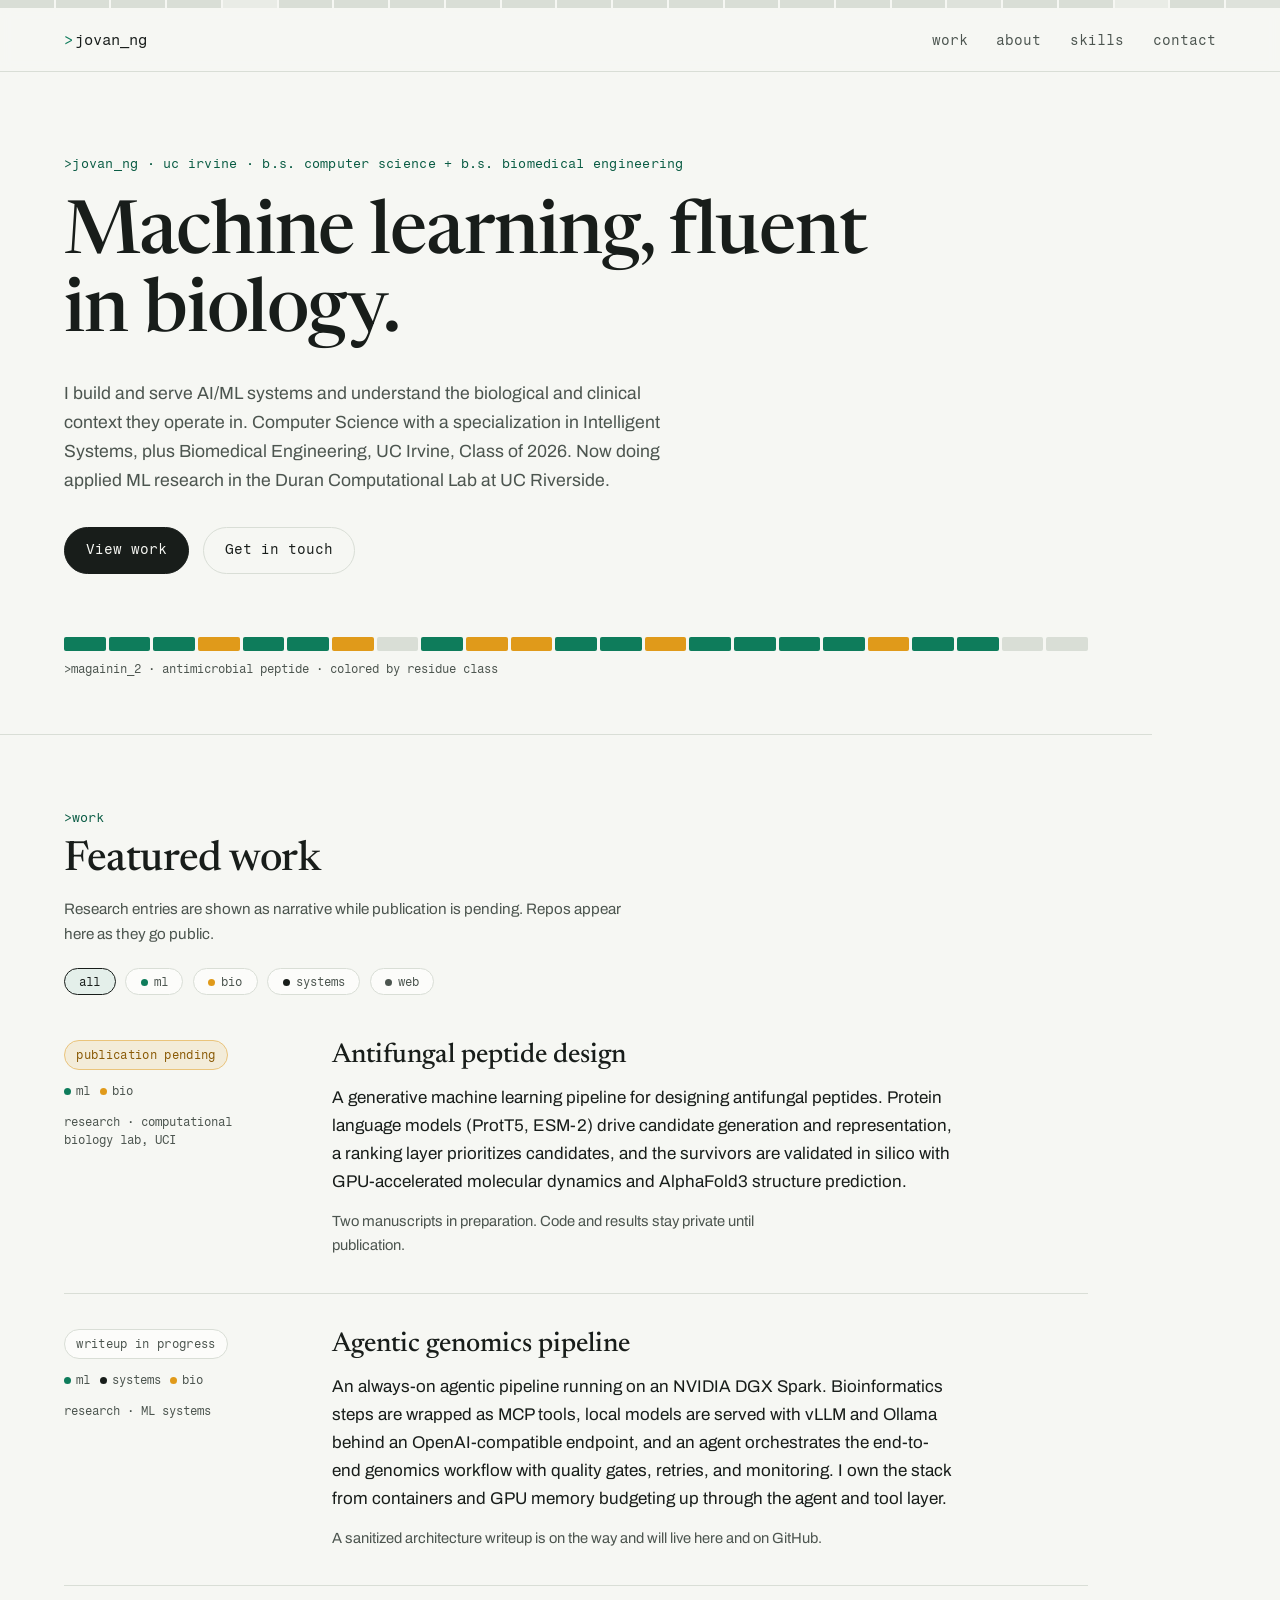
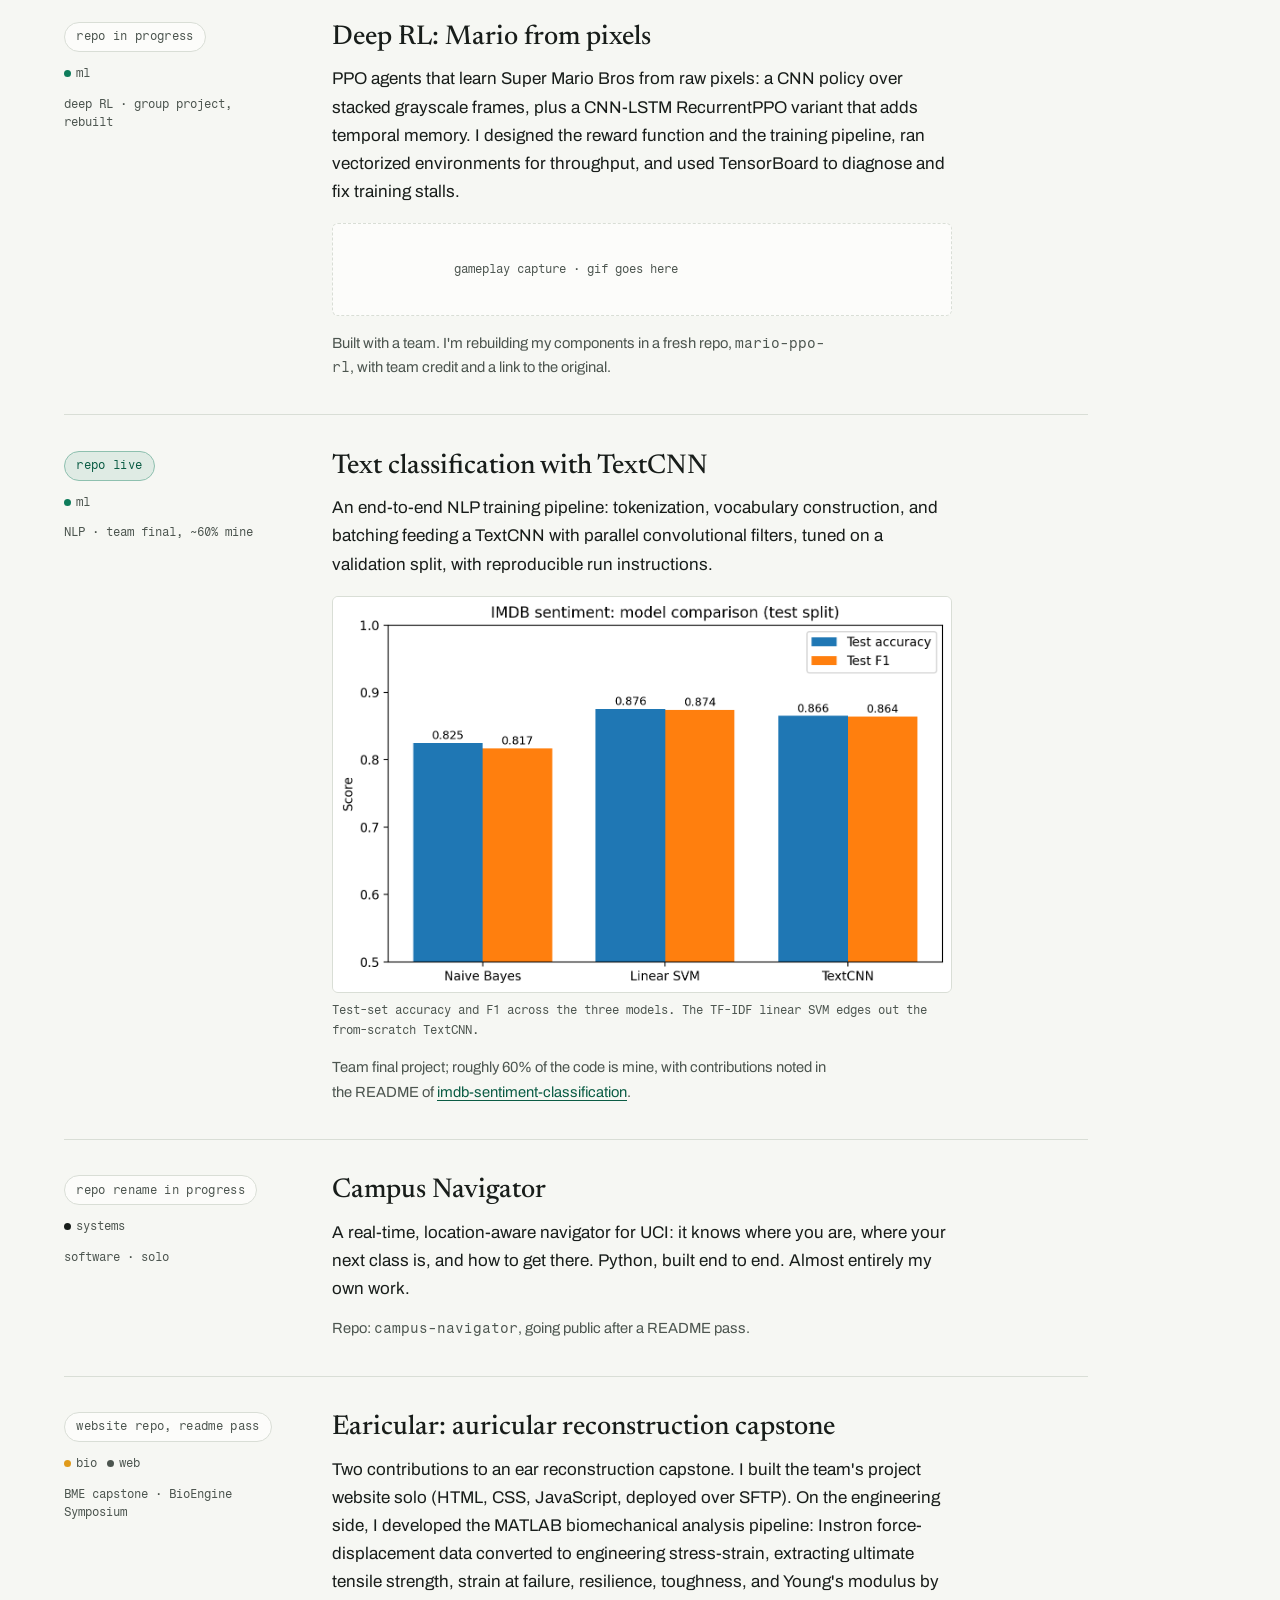
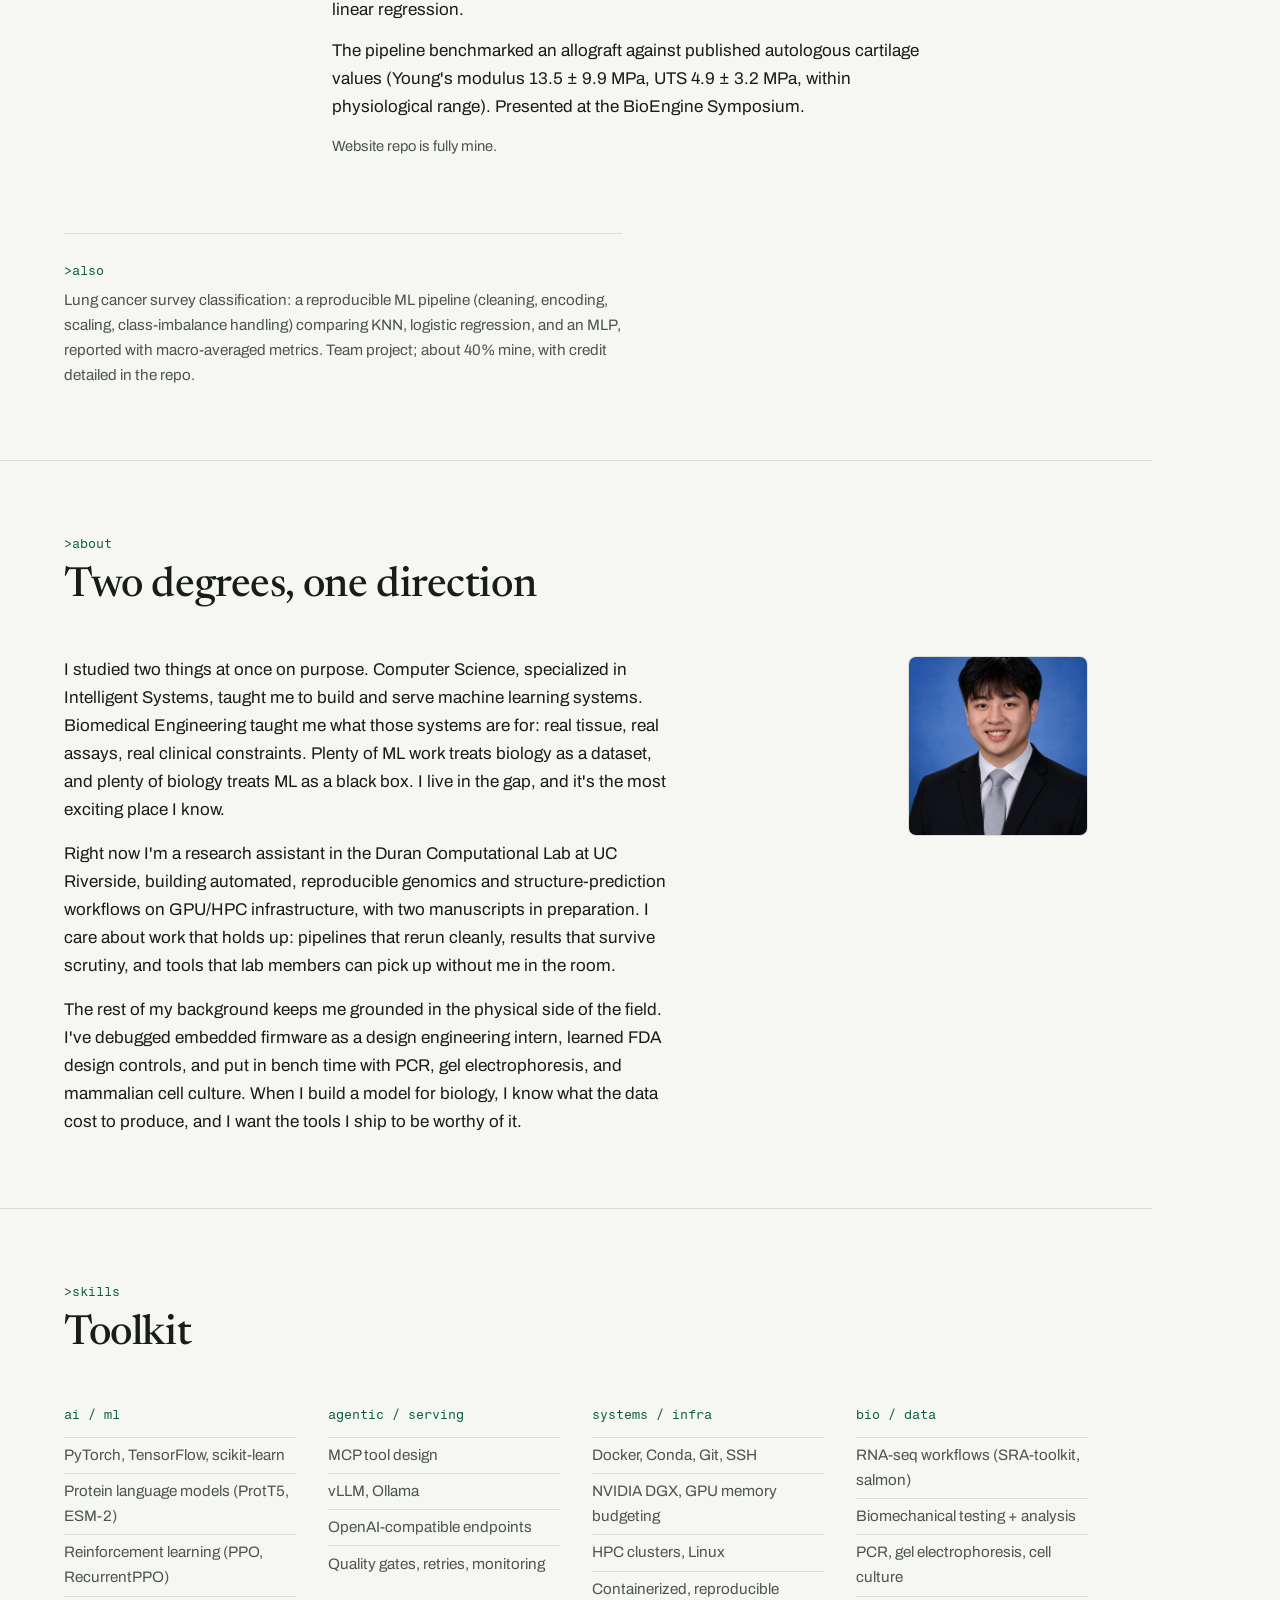
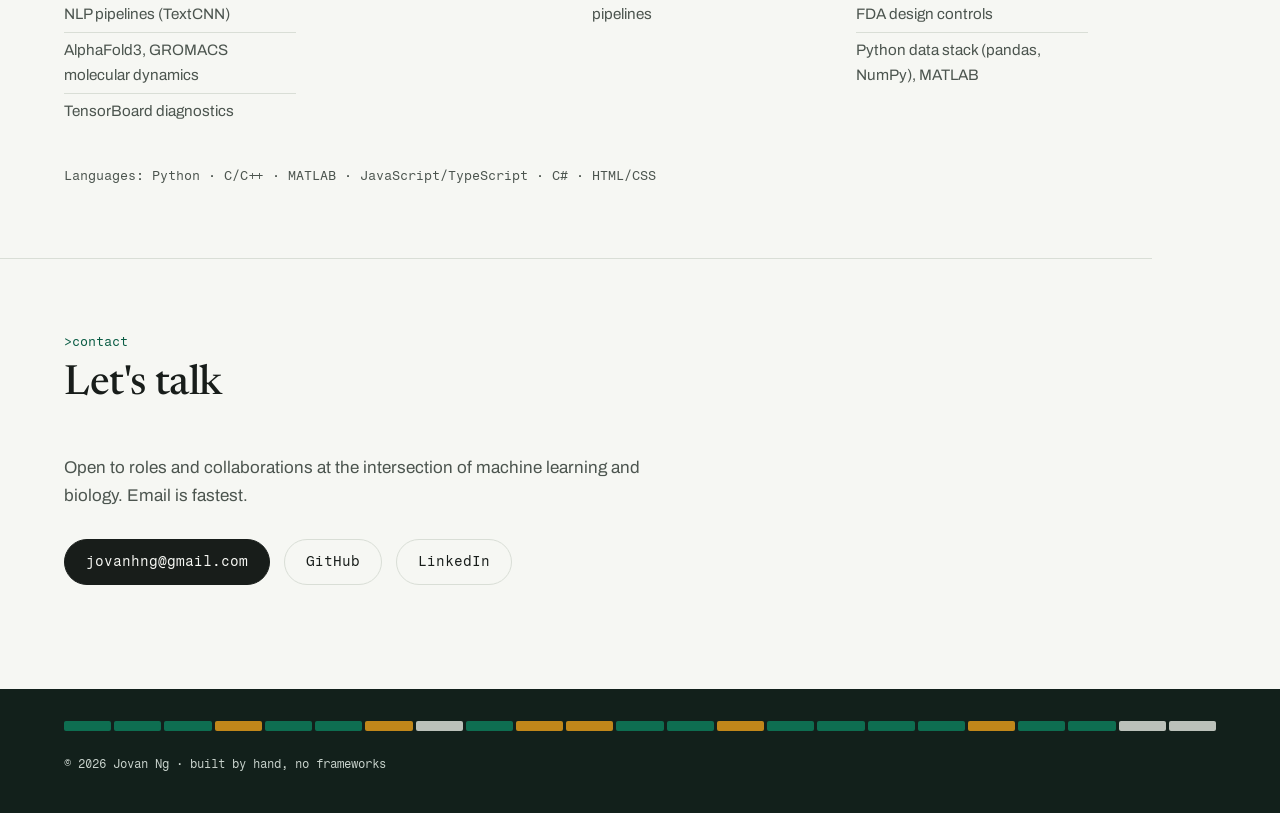
==== index.html @ 5cd0ae31 "Link IMDB repo and add results figure to TextCNN entry Point the Text classification entry at the no" ====
<!doctype html>
<html lang="en">

<head>
  <meta charset="utf-8">
  <meta name="author" content="Jovan Ng">
  <meta name="description" content="Jovan Ng builds and serves AI/ML systems and understands the biology they operate on. CS (Intelligent Systems) + Biomedical Engineering, UC Irvine.">
  <meta name="viewport" content="width=device-width, initial-scale=1.0">
  <meta name="theme-color" content="#F6F7F3">
  <title>Jovan Ng · ML for living systems</title>
  <link rel="icon" href="data:image/svg+xml,%3Csvg xmlns='http://www.w3.org/2000/svg' viewBox='0 0 32 32'%3E%3Crect width='32' height='32' rx='6' fill='%230E7C5B'/%3E%3Ctext x='16' y='22' font-family='monospace' font-size='18' fill='%23F6F7F3' text-anchor='middle'%3EJ%3C/text%3E%3C/svg%3E">
  <link rel="preconnect" href="https://fonts.googleapis.com">
  <link rel="preconnect" href="https://fonts.gstatic.com" crossorigin>
  <link href="https://fonts.googleapis.com/css2?family=Newsreader:ital,opsz,wght@0,6..72,400;0,6..72,500;1,6..72,400&family=Archivo:wght@400;500;600&family=Fragment+Mono&display=swap" rel="stylesheet">
  <link rel="stylesheet" href="css/style.css">
</head>

<body>
  <a class="skip-link" href="#work">Skip to work</a>

  <div class="progress-strip" id="progress-strip" data-seq="GIGKFLHSAKKFGKAFVGEIMNS" aria-hidden="true"></div>

  <header class="site-header">
    <a href="#top" class="wordmark">jovan_ng</a>
    <nav aria-label="Site">
      <ul class="site-nav">
        <li><a href="#work">work</a></li>
        <li><a href="#about">about</a></li>
        <li><a href="#skills">skills</a></li>
        <li><a href="#contact">contact</a></li>
      </ul>
    </nav>
  </header>

  <main id="top">

    <section class="hero" aria-labelledby="hero-title">
      <p class="kicker">&gt;jovan_ng · uc irvine · b.s. computer science + b.s. biomedical engineering</p>
      <h1 id="hero-title" class="decode" data-text="Machine learning, fluent in biology.">Machine learning, fluent in biology.</h1>
      <p class="hero-sub">
        I build and serve AI/ML systems and understand the biological and clinical
        context they operate in. Computer Science with a specialization in Intelligent
        Systems, plus Biomedical Engineering, UC Irvine, Class of 2026. Now doing
        applied ML research in the Duran Computational Lab at UC Riverside.
      </p>
      <div class="hero-actions">
        <a class="btn btn-solid" href="#work">View work</a>
        <a class="btn btn-quiet" href="mailto:jovanhng@gmail.com">Get in touch</a>
      </div>

      <figure class="residue-figure" aria-hidden="true">
        <div class="residue-strip" id="residue-strip" data-seq="GIGKFLHSAKKFGKAFVGEIMNS"></div>
        <figcaption class="residue-caption">&gt;magainin_2 · antimicrobial peptide · colored by residue class</figcaption>
      </figure>
    </section>

    <section class="section" id="work" aria-labelledby="work-title">
      <header class="section-head">
        <p class="fasta">&gt;work</p>
        <h2 id="work-title">Featured work</h2>
        <p class="section-note">
          Research entries are shown as narrative while publication is pending.
          Repos appear here as they go public.
        </p>
        <div class="filter-row" role="group" aria-label="Filter projects by domain">
          <button type="button" class="filter-btn is-active" data-filter="all" aria-pressed="true">all</button>
          <button type="button" class="filter-btn filter-ml" data-filter="ml" aria-pressed="false">ml</button>
          <button type="button" class="filter-btn filter-bio" data-filter="bio" aria-pressed="false">bio</button>
          <button type="button" class="filter-btn filter-sys" data-filter="sys" aria-pressed="false">systems</button>
          <button type="button" class="filter-btn filter-web" data-filter="web" aria-pressed="false">web</button>
        </div>
      </header>

      <article class="entry">
        <div class="entry-meta">
          <p class="status status-pending">publication pending</p>
          <ul class="tags" aria-label="Domains">
            <li class="tag tag-ml">ml</li>
            <li class="tag tag-bio">bio</li>
          </ul>
          <p class="meta-line">research · computational biology lab, UCI</p>
        </div>
        <div class="entry-body">
          <h3>Antifungal peptide design</h3>
          <p>
            A generative machine learning pipeline for designing antifungal peptides.
            Protein language models (ProtT5, ESM-2) drive candidate generation and
            representation, a ranking layer prioritizes candidates, and the survivors
            are validated in silico with GPU-accelerated molecular dynamics and
            AlphaFold3 structure prediction.
          </p>
          <p class="entry-foot">Two manuscripts in preparation. Code and results stay private until publication.</p>
        </div>
      </article>

      <article class="entry">
        <div class="entry-meta">
          <p class="status status-progress">writeup in progress</p>
          <ul class="tags" aria-label="Domains">
            <li class="tag tag-ml">ml</li>
            <li class="tag tag-sys">systems</li>
            <li class="tag tag-bio">bio</li>
          </ul>
          <p class="meta-line">research · ML systems</p>
        </div>
        <div class="entry-body">
          <h3>Agentic genomics pipeline</h3>
          <p>
            An always-on agentic pipeline running on an NVIDIA DGX Spark. Bioinformatics
            steps are wrapped as MCP tools, local models are served with vLLM and Ollama
            behind an OpenAI-compatible endpoint, and an agent orchestrates the end-to-end
            genomics workflow with quality gates, retries, and monitoring. I own the stack
            from containers and GPU memory budgeting up through the agent and tool layer.
          </p>
          <p class="entry-foot">A sanitized architecture writeup is on the way and will live here and on GitHub.</p>
        </div>
      </article>

      <article class="entry">
        <div class="entry-meta">
          <p class="status status-progress">repo in progress</p>
          <ul class="tags" aria-label="Domains">
            <li class="tag tag-ml">ml</li>
          </ul>
          <p class="meta-line">deep RL · group project, rebuilt</p>
        </div>
        <div class="entry-body">
          <h3>Deep RL: Mario from pixels</h3>
          <p>
            PPO agents that learn Super Mario Bros from raw pixels: a CNN policy over
            stacked grayscale frames, plus a CNN-LSTM RecurrentPPO variant that adds
            temporal memory. I designed the reward function and the training pipeline,
            ran vectorized environments for throughput, and used TensorBoard to diagnose
            and fix training stalls.
          </p>
          <!-- TODO(jovan): drop gameplay GIFs into assets/ and swap the placeholder below.
               Example: <img src="assets/mario-run.gif" alt="PPO agent clearing level 1-1" loading="lazy"> -->
          <figure class="media-slot" aria-label="Gameplay capture placeholder">
            <p class="media-slot-label">gameplay capture · gif goes here</p>
          </figure>
          <p class="entry-foot">
            Built with a team. I'm rebuilding my components in a fresh repo,
            <span class="mono">mario-ppo-rl</span>, with team credit and a link to the original.
            <!-- TODO(jovan): when public, link it:
                 <a href="https://github.com/acetaminophen325/mario-ppo-rl">mario-ppo-rl</a> -->
          </p>
        </div>
      </article>

      <article class="entry">
        <div class="entry-meta">
          <p class="status status-live">repo live</p>
          <ul class="tags" aria-label="Domains">
            <li class="tag tag-ml">ml</li>
          </ul>
          <p class="meta-line">NLP · team final, ~60% mine</p>
        </div>
        <div class="entry-body">
          <h3>Text classification with TextCNN</h3>
          <p>
            An end-to-end NLP training pipeline: tokenization, vocabulary construction,
            and batching feeding a TextCNN with parallel convolutional filters, tuned on
            a validation split, with reproducible run instructions.
          </p>
          <figure class="entry-figure">
            <img src="assets/imdb-model-comparison.png"
                 alt="Bar chart of test accuracy and F1 for Naive Bayes, Linear SVM, and TextCNN on IMDB; Linear SVM is highest at 0.876 accuracy and 0.874 F1."
                 loading="lazy">
            <figcaption>Test-set accuracy and F1 across the three models. The TF-IDF linear SVM edges out the from-scratch TextCNN.</figcaption>
          </figure>
          <p class="entry-foot">
            Team final project; roughly 60% of the code is mine, with contributions noted
            in the README of
            <a href="https://github.com/acetaminophen325/imdb-sentiment-classification">imdb-sentiment-classification</a>.
          </p>
        </div>
      </article>

      <article class="entry">
        <div class="entry-meta">
          <p class="status status-progress">repo rename in progress</p>
          <ul class="tags" aria-label="Domains">
            <li class="tag tag-sys">systems</li>
          </ul>
          <p class="meta-line">software · solo</p>
        </div>
        <div class="entry-body">
          <h3>Campus Navigator</h3>
          <p>
            A real-time, location-aware navigator for UCI: it knows where you are, where
            your next class is, and how to get there. Python, built end to end. Almost
            entirely my own work.
          </p>
          <p class="entry-foot">
            Repo: <span class="mono">campus-navigator</span>, going public after a README pass.
            <!-- TODO(jovan): when renamed + public, link it:
                 <a href="https://github.com/acetaminophen325/campus-navigator">campus-navigator</a> -->
          </p>
        </div>
      </article>

      <article class="entry">
        <div class="entry-meta">
          <p class="status status-progress">website repo, readme pass</p>
          <ul class="tags" aria-label="Domains">
            <li class="tag tag-bio">bio</li>
            <li class="tag tag-web">web</li>
          </ul>
          <p class="meta-line">BME capstone · BioEngine Symposium</p>
        </div>
        <div class="entry-body">
          <h3>Earicular: auricular reconstruction capstone</h3>
          <p>
            Two contributions to an ear reconstruction capstone. I built the team's
            project website solo (HTML, CSS, JavaScript, deployed over SFTP). On the
            engineering side, I developed the MATLAB biomechanical analysis pipeline:
            Instron force-displacement data converted to engineering stress-strain,
            extracting ultimate tensile strength, strain at failure, resilience,
            toughness, and Young's modulus by linear regression.
          </p>
          <p>
            The pipeline benchmarked an allograft against published autologous cartilage
            values (Young's modulus 13.5 ± 9.9 MPa, UTS 4.9 ± 3.2 MPa, within
            physiological range). Presented at the BioEngine Symposium.
          </p>
          <p class="entry-foot">
            Website repo is fully mine.
            <!-- TODO(jovan): link the website repo when its README pass is done. -->
          </p>
        </div>
      </article>

      <aside class="also">
        <p class="fasta">&gt;also</p>
        <p>
          Lung cancer survey classification: a reproducible ML pipeline (cleaning,
          encoding, scaling, class-imbalance handling) comparing KNN, logistic
          regression, and an MLP, reported with macro-averaged metrics. Team project;
          about 40% mine, with credit detailed in the repo.
        </p>
      </aside>
    </section>

    <section class="section" id="about" aria-labelledby="about-title">
      <header class="section-head">
        <p class="fasta">&gt;about</p>
        <h2 id="about-title">Two degrees, one direction</h2>
      </header>
      <div class="about-grid">
        <div class="about-text">
          <p>
            I studied two things at once on purpose. Computer Science, specialized in
            Intelligent Systems, taught me to build and serve machine learning systems.
            Biomedical Engineering taught me what those systems are for: real tissue,
            real assays, real clinical constraints. Plenty of ML work treats biology as
            a dataset, and plenty of biology treats ML as a black box. I live in the
            gap, and it's the most exciting place I know.
          </p>
          <p>
            Right now I'm a research assistant in the Duran Computational Lab at UC
            Riverside, building automated, reproducible genomics and
            structure-prediction workflows on GPU/HPC infrastructure, with two
            manuscripts in preparation. I care about work that holds up: pipelines that
            rerun cleanly, results that survive scrutiny, and tools that lab members can
            pick up without me in the room.
          </p>
          <p>
            The rest of my background keeps me grounded in the physical side of the
            field. I've debugged embedded firmware as a design engineering intern,
            learned FDA design controls, and put in bench time with PCR, gel
            electrophoresis, and mammalian cell culture. When I build a model for
            biology, I know what the data cost to produce, and I want the tools I ship
            to be worthy of it.
          </p>
        </div>
        <img src="assets/jovan-graduation.jpg" alt="Jovan Ng" class="about-photo" width="180" height="180" loading="lazy">
      </div>
    </section>

    <section class="section" id="skills" aria-labelledby="skills-title">
      <header class="section-head">
        <p class="fasta">&gt;skills</p>
        <h2 id="skills-title">Toolkit</h2>
      </header>
      <div class="skills-grid">
        <div class="skill-group">
          <h3>ai / ml</h3>
          <ul>
            <li>PyTorch, TensorFlow, scikit-learn</li>
            <li>Protein language models (ProtT5, ESM-2)</li>
            <li>Reinforcement learning (PPO, RecurrentPPO)</li>
            <li>NLP pipelines (TextCNN)</li>
            <li>AlphaFold3, GROMACS molecular dynamics</li>
            <li>TensorBoard diagnostics</li>
          </ul>
        </div>
        <div class="skill-group">
          <h3>agentic / serving</h3>
          <ul>
            <li>MCP tool design</li>
            <li>vLLM, Ollama</li>
            <li>OpenAI-compatible endpoints</li>
            <li>Quality gates, retries, monitoring</li>
          </ul>
        </div>
        <div class="skill-group">
          <h3>systems / infra</h3>
          <ul>
            <li>Docker, Conda, Git, SSH</li>
            <li>NVIDIA DGX, GPU memory budgeting</li>
            <li>HPC clusters, Linux</li>
            <li>Containerized, reproducible pipelines</li>
          </ul>
        </div>
        <div class="skill-group">
          <h3>bio / data</h3>
          <ul>
            <li>RNA-seq workflows (SRA-toolkit, salmon)</li>
            <li>Biomechanical testing + analysis</li>
            <li>PCR, gel electrophoresis, cell culture</li>
            <li>FDA design controls</li>
            <li>Python data stack (pandas, NumPy), MATLAB</li>
          </ul>
        </div>
      </div>
      <p class="skills-langs">Languages: Python · C/C++ · MATLAB · JavaScript/TypeScript · C# · HTML/CSS</p>
    </section>

    <section class="section" id="contact" aria-labelledby="contact-title">
      <header class="section-head">
        <p class="fasta">&gt;contact</p>
        <h2 id="contact-title">Let's talk</h2>
      </header>
      <p class="contact-lede">
        Open to roles and collaborations at the intersection of machine learning and
        biology. Email is fastest.
      </p>
      <ul class="contact-links">
        <li><a class="btn btn-solid" href="mailto:jovanhng@gmail.com">jovanhng@gmail.com</a></li>
        <li><a class="btn btn-quiet" href="https://github.com/acetaminophen325">GitHub</a></li>
        <li><a class="btn btn-quiet" href="https://linkedin.com/in/jovan-ng-5a5652226">LinkedIn</a></li>
      </ul>
    </section>

  </main>

  <footer class="site-footer">
    <div class="residue-strip residue-strip-footer" data-seq="GIGKFLHSAKKFGKAFVGEIMNS" aria-hidden="true"></div>
    <p>&copy; <span id="year">2026</span> Jovan Ng · built by hand, no frameworks</p>
  </footer>

  <script src="js/script.js"></script>
</body>
</html>
---- css/style.css ----
/* ------------------------------------------------------------------
   Jovan Ng · portfolio
   Direction: "Residue" — sequence-as-language. Light ground, serif
   display, working monospace, residue-class color coding.
   ------------------------------------------------------------------ */

:root {
  --paper: #F6F7F3;
  --card: #FCFCFA;
  --ink: #181D1A;
  --ink-soft: #4C554F;
  --line: #D9DED6;
  --green: #0E7C5B;        /* strips, dots, large accents */
  --green-text: #0A5C44;   /* text-sized green, higher contrast */
  --amber: #E09A1A;        /* strips, dots only */
  --amber-text: #8A5A06;   /* text-sized amber */
  --footer-bg: #12201B;

  --font-display: "Newsreader", Georgia, serif;
  --font-body: "Archivo", system-ui, sans-serif;
  --font-mono: "Fragment Mono", ui-monospace, monospace;

  --measure: 62ch;
  --gutter: clamp(1.25rem, 5vw, 4rem);
}

* {
  margin: 0;
  padding: 0;
  box-sizing: border-box;
}

html {
  scroll-behavior: smooth;
}

body {
  font-family: var(--font-body);
  font-size: 1.0625rem;
  line-height: 1.65;
  color: var(--ink);
  background: var(--paper);
  padding-top: 8px; /* clears the fixed progress strip */
}

::selection {
  background: var(--green);
  color: var(--paper);
}

a {
  color: var(--green-text);
  text-underline-offset: 3px;
}

a:hover {
  color: var(--ink);
}

:focus-visible {
  outline: 2px solid var(--green);
  outline-offset: 3px;
  border-radius: 2px;
}

.mono {
  font-family: var(--font-mono);
  font-size: 0.92em;
}

.skip-link {
  position: absolute;
  left: -999px;
  top: 0.5rem;
  z-index: 10;
  background: var(--ink);
  color: var(--paper);
  padding: 0.5rem 1rem;
  font-family: var(--font-mono);
  font-size: 0.85rem;
}

.skip-link:focus {
  left: 0.5rem;
}

/* ---------------- header ---------------- */

.site-header {
  display: flex;
  align-items: baseline;
  justify-content: space-between;
  gap: 1rem;
  flex-wrap: wrap;
  padding: 1.1rem var(--gutter);
  border-bottom: 1px solid var(--line);
  position: sticky;
  top: 8px;
  background: color-mix(in srgb, var(--paper) 92%, transparent);
  backdrop-filter: blur(6px);
  z-index: 5;
}

.wordmark {
  font-family: var(--font-mono);
  font-size: 0.95rem;
  color: var(--ink);
  text-decoration: none;
}

.wordmark::before {
  content: ">";
  color: var(--green);
  margin-right: 2px;
}

.site-nav {
  list-style: none;
  display: flex;
  gap: clamp(0.9rem, 3vw, 1.8rem);
}

.site-nav a {
  font-family: var(--font-mono);
  font-size: 0.85rem;
  color: var(--ink-soft);
  text-decoration: none;
}

.site-nav a:hover {
  color: var(--green-text);
  text-decoration: underline;
  text-underline-offset: 5px;
}

/* ---------------- hero ---------------- */

.hero {
  padding: clamp(3.5rem, 9vh, 6.5rem) var(--gutter) clamp(2.5rem, 6vh, 4rem);
  max-width: 72rem;
}

.kicker {
  font-family: var(--font-mono);
  font-size: 0.82rem;
  letter-spacing: 0.02em;
  color: var(--green-text);
  margin-bottom: 1.4rem;
  overflow-wrap: anywhere;
}

.hero h1 {
  font-family: var(--font-display);
  font-optical-sizing: auto;
  font-weight: 500;
  font-size: clamp(2.4rem, 6.5vw, 4.6rem);
  line-height: 1.06;
  letter-spacing: -0.015em;
  max-width: 18ch;
  min-height: 2.12em; /* reserve space so the decode animation doesn't reflow */
}

.hero h1 .settled {
  color: var(--ink);
}

.hero h1 .cycling {
  color: var(--green);
}

.flick {
  color: var(--green);
}

.hero-sub {
  margin-top: 1.6rem;
  max-width: var(--measure);
  color: var(--ink-soft);
  font-size: 1.1rem;
}

.hero-actions {
  display: flex;
  gap: 0.9rem;
  flex-wrap: wrap;
  margin-top: 2rem;
}

.btn {
  display: inline-block;
  font-family: var(--font-mono);
  font-size: 0.9rem;
  text-decoration: none;
  padding: 0.65rem 1.3rem;
  border-radius: 999px;
  border: 1px solid var(--ink);
  transition: background 0.18s ease, color 0.18s ease, border-color 0.18s ease;
}

.btn-solid {
  background: var(--ink);
  color: var(--paper);
}

.btn-solid:hover {
  background: var(--green-text);
  border-color: var(--green-text);
  color: var(--paper);
}

.btn-quiet {
  color: var(--ink);
  border-color: var(--line);
  background: transparent;
}

.btn-quiet:hover {
  border-color: var(--ink);
  color: var(--ink);
}

/* residue strip */

.residue-figure {
  margin-top: clamp(2.5rem, 7vh, 4.5rem);
}

.residue-strip {
  display: flex;
  gap: 3px;
  height: 14px;
}

.residue-strip span {
  flex: 1 1 0;
  border-radius: 2px;
  background: var(--line);
  min-width: 4px;
}

.residue-strip .r-hydro { background: var(--green); }
.residue-strip .r-charged { background: var(--amber); }
.residue-strip .r-polar { background: var(--line); }

.residue-caption {
  font-family: var(--font-mono);
  font-size: 0.75rem;
  color: var(--ink-soft);
  margin-top: 0.6rem;
}

/* ---------------- sections ---------------- */

.section {
  padding: clamp(3rem, 8vh, 5.5rem) var(--gutter);
  border-top: 1px solid var(--line);
  max-width: 72rem;
}

.section-head {
  margin-bottom: clamp(2rem, 5vh, 3rem);
}

.fasta {
  font-family: var(--font-mono);
  font-size: 0.82rem;
  color: var(--green-text);
  margin-bottom: 0.5rem;
}

.section-head h2 {
  font-family: var(--font-display);
  font-weight: 500;
  font-size: clamp(1.8rem, 3.6vw, 2.6rem);
  line-height: 1.15;
  letter-spacing: -0.01em;
}

.section-note {
  margin-top: 0.8rem;
  max-width: var(--measure);
  color: var(--ink-soft);
  font-size: 0.95rem;
}

/* ---------------- work entries ---------------- */

.entry {
  display: grid;
  grid-template-columns: 220px minmax(0, 1fr);
  gap: 1.5rem 3rem;
  padding: 2.2rem 0;
  border-top: 1px solid var(--line);
}

.entry:first-of-type {
  border-top: none;
  padding-top: 0;
}

.entry-meta {
  display: flex;
  flex-direction: column;
  gap: 0.7rem;
  align-items: flex-start;
}

.status {
  font-family: var(--font-mono);
  font-size: 0.72rem;
  letter-spacing: 0.03em;
  padding: 0.28rem 0.7rem;
  border-radius: 999px;
  border: 1px solid;
}

.status-pending {
  color: var(--amber-text);
  border-color: color-mix(in srgb, var(--amber) 55%, var(--paper));
  background: color-mix(in srgb, var(--amber) 12%, var(--paper));
}

.status-progress {
  color: var(--ink-soft);
  border-color: var(--line);
  background: var(--card);
}

.status-live {
  color: var(--green-text);
  border-color: color-mix(in srgb, var(--green) 45%, var(--paper));
  background: color-mix(in srgb, var(--green) 10%, var(--paper));
}

.tags {
  list-style: none;
  display: flex;
  gap: 0.6rem;
  flex-wrap: wrap;
}

.tag {
  font-family: var(--font-mono);
  font-size: 0.78rem;
  color: var(--ink-soft);
}

.tag::before {
  content: "";
  display: inline-block;
  width: 7px;
  height: 7px;
  border-radius: 50%;
  margin-right: 5px;
  background: var(--line);
}

.tag-ml::before { background: var(--green); }
.tag-bio::before { background: var(--amber); }
.tag-sys::before { background: var(--ink); }
.tag-web::before { background: var(--ink-soft); }

.meta-line {
  font-family: var(--font-mono);
  font-size: 0.75rem;
  color: var(--ink-soft);
  line-height: 1.5;
}

.entry-body h3 {
  font-family: var(--font-display);
  font-weight: 500;
  font-size: clamp(1.35rem, 2.4vw, 1.7rem);
  line-height: 1.2;
  margin-bottom: 0.7rem;
}

.entry-body p {
  max-width: var(--measure);
}

.entry-body p + p {
  margin-top: 0.8rem;
}

.entry-foot {
  margin-top: 0.9rem;
  font-size: 0.92rem;
  color: var(--ink-soft);
}

.media-slot {
  margin-top: 1.1rem;
  max-width: var(--measure);
  border: 1px dashed var(--line);
  border-radius: 6px;
  background: var(--card);
  padding: 2.2rem 1rem;
  text-align: center;
}

.media-slot-label {
  font-family: var(--font-mono);
  font-size: 0.78rem;
  color: var(--ink-soft);
}

.entry-figure {
  margin-top: 1.1rem;
  max-width: var(--measure);
}

.entry-figure img {
  display: block;
  width: 100%;
  height: auto;
  border: 1px solid var(--line);
  border-radius: 6px;
  background: #fff;
}

.entry-figure figcaption {
  margin-top: 0.5rem;
  font-family: var(--font-mono);
  font-size: 0.75rem;
  color: var(--ink-soft);
}

.also {
  margin-top: 2.5rem;
  border-top: 1px solid var(--line);
  padding-top: 1.6rem;
  max-width: var(--measure);
  color: var(--ink-soft);
  font-size: 0.95rem;
}

.also .fasta {
  margin-bottom: 0.4rem;
}

/* ---------------- about ---------------- */

.about-grid {
  display: grid;
  grid-template-columns: minmax(0, 1fr) auto;
  gap: 2.5rem;
  align-items: start;
}

.about-text p {
  max-width: var(--measure);
}

.about-text p + p {
  margin-top: 1rem;
}

.about-photo {
  border-radius: 8px;
  width: 180px;
  height: 180px;
  object-fit: cover;
  border: 1px solid var(--line);
}

/* ---------------- skills ---------------- */

.skills-grid {
  display: grid;
  grid-template-columns: repeat(auto-fit, minmax(215px, 1fr));
  gap: 2rem;
}

.skill-group h3 {
  font-family: var(--font-mono);
  font-weight: 400;
  font-size: 0.82rem;
  color: var(--green-text);
  margin-bottom: 0.7rem;
}

.skill-group ul {
  list-style: none;
}

.skill-group li {
  font-size: 0.95rem;
  color: var(--ink-soft);
  padding: 0.32rem 0;
  border-top: 1px solid var(--line);
}

.skills-langs {
  margin-top: 2.2rem;
  font-family: var(--font-mono);
  font-size: 0.82rem;
  color: var(--ink-soft);
}

/* ---------------- contact ---------------- */

.contact-lede {
  max-width: var(--measure);
  color: var(--ink-soft);
  margin-bottom: 1.8rem;
}

.contact-links {
  list-style: none;
  display: flex;
  gap: 0.9rem;
  flex-wrap: wrap;
}

/* ---------------- footer ---------------- */

.site-footer {
  background: var(--footer-bg);
  color: #C8D2CC;
  padding: 2rem var(--gutter) 2.4rem;
  margin-top: 2rem;
}

.site-footer p {
  font-family: var(--font-mono);
  font-size: 0.78rem;
  margin-top: 1.4rem;
}

.residue-strip-footer {
  height: 10px;
  opacity: 0.85;
}

/* ---------------- reveal ---------------- */

.js .reveal {
  opacity: 0;
  transform: translateY(14px);
  transition: opacity 0.6s ease, transform 0.6s ease;
}

.js .reveal.in {
  opacity: 1;
  transform: none;
}

/* ---------------- responsive ---------------- */

@media (max-width: 760px) {
  .entry {
    grid-template-columns: 1fr;
    gap: 1rem;
  }

  .entry-meta {
    flex-direction: row;
    flex-wrap: wrap;
    align-items: center;
    gap: 0.7rem 1rem;
  }

  .about-grid {
    grid-template-columns: 1fr;
  }

  .about-photo {
    order: -1;
  }
}

/* ---------------- progress strip (fixed, scroll-linked) ---------------- */

.progress-strip {
  position: fixed;
  top: 0;
  left: 0;
  right: 0;
  height: 8px;
  display: flex;
  gap: 2px;
  z-index: 20;
  background: var(--paper);
}

.progress-strip span {
  flex: 1 1 0;
  background: var(--line);
  opacity: 0.45;
  transition: opacity 0.25s ease, background 0.25s ease;
}

.progress-strip span.marker {
  opacity: 0.8;
}

.progress-strip span.lit {
  opacity: 1;
}

.progress-strip span.lit.r-hydro { background: var(--green); }
.progress-strip span.lit.r-charged { background: var(--amber); }
.progress-strip span.lit.r-polar { background: var(--ink-soft); }

/* ---------------- project filters ---------------- */

.filter-row {
  display: flex;
  gap: 0.6rem;
  flex-wrap: wrap;
  margin-top: 1.3rem;
}

.filter-btn {
  font-family: var(--font-mono);
  font-size: 0.78rem;
  padding: 0.32rem 0.9rem;
  border-radius: 999px;
  border: 1px solid var(--line);
  background: var(--card);
  color: var(--ink-soft);
  cursor: pointer;
  transition: border-color 0.18s ease, color 0.18s ease, background 0.18s ease;
}

.filter-btn:hover {
  border-color: var(--ink);
  color: var(--ink);
}

.filter-btn.is-active {
  border-color: var(--ink);
  color: var(--ink);
  background: color-mix(in srgb, var(--green) 10%, var(--card));
}

.filter-btn:not([data-filter="all"])::before {
  content: "";
  display: inline-block;
  width: 7px;
  height: 7px;
  border-radius: 50%;
  margin-right: 6px;
  background: var(--line);
}

.filter-ml::before { background: var(--green) !important; }
.filter-bio::before { background: var(--amber) !important; }
.filter-sys::before { background: var(--ink) !important; }
.filter-web::before { background: var(--ink-soft) !important; }

.js .entry.dimmed,
.entry.dimmed {
  opacity: 0.22;
}

.entry {
  transition: opacity 0.3s ease;
}

@media (prefers-reduced-motion: reduce) {
  html {
    scroll-behavior: auto;
  }

  .js .reveal {
    opacity: 1;
    transform: none;
    transition: none;
  }

  .btn {
    transition: none;
  }
}
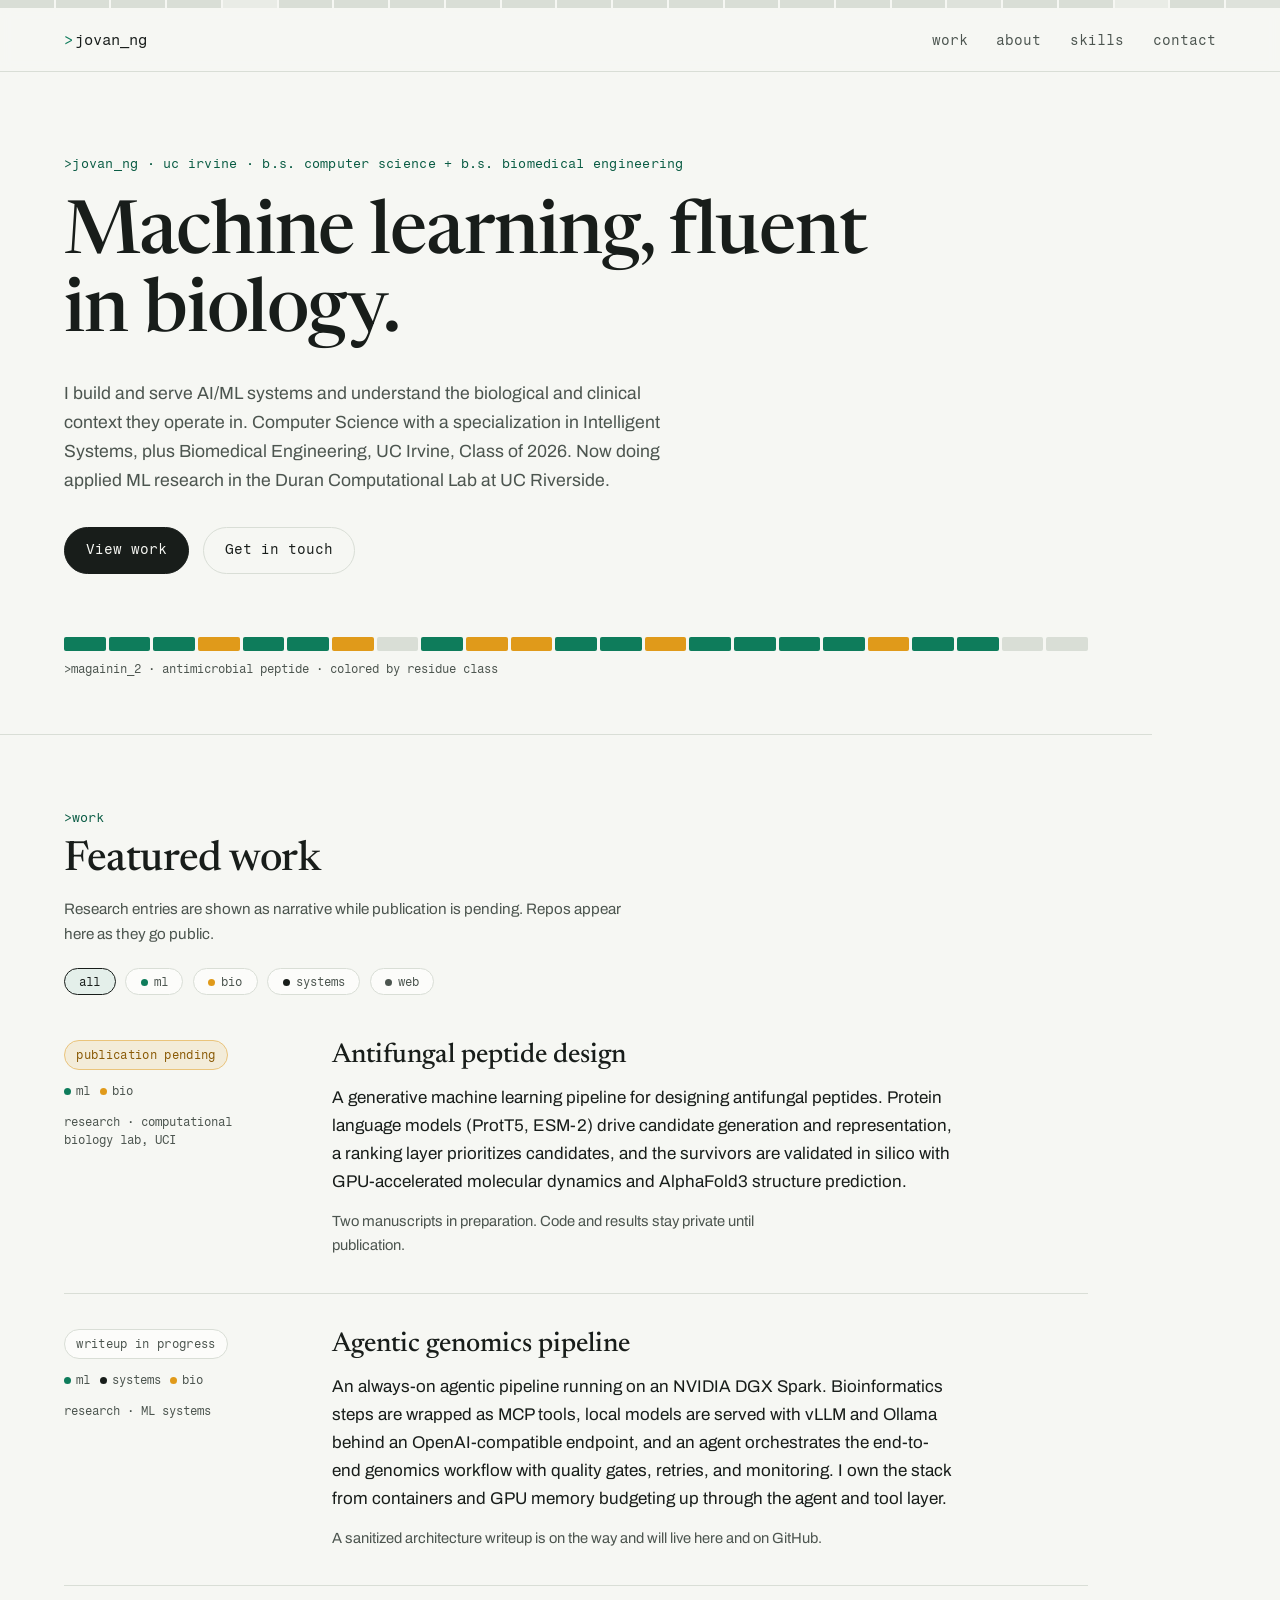
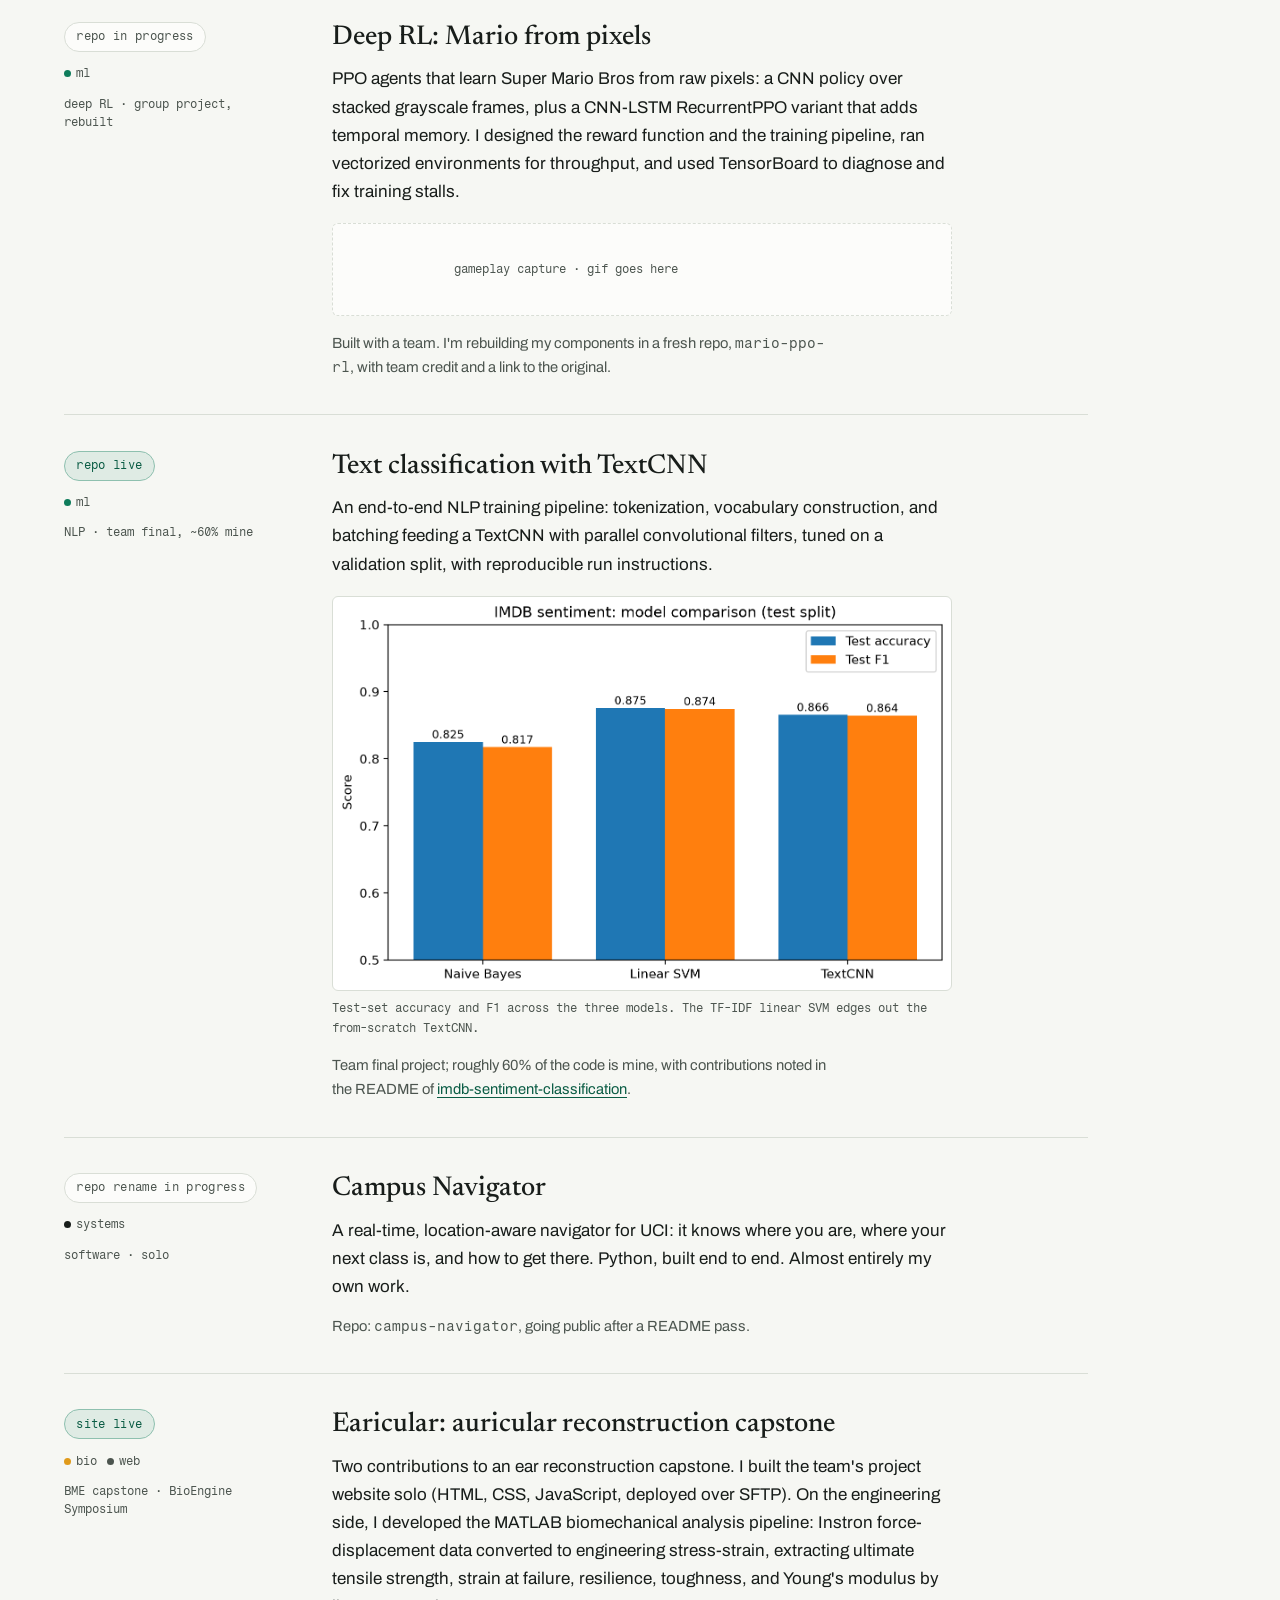
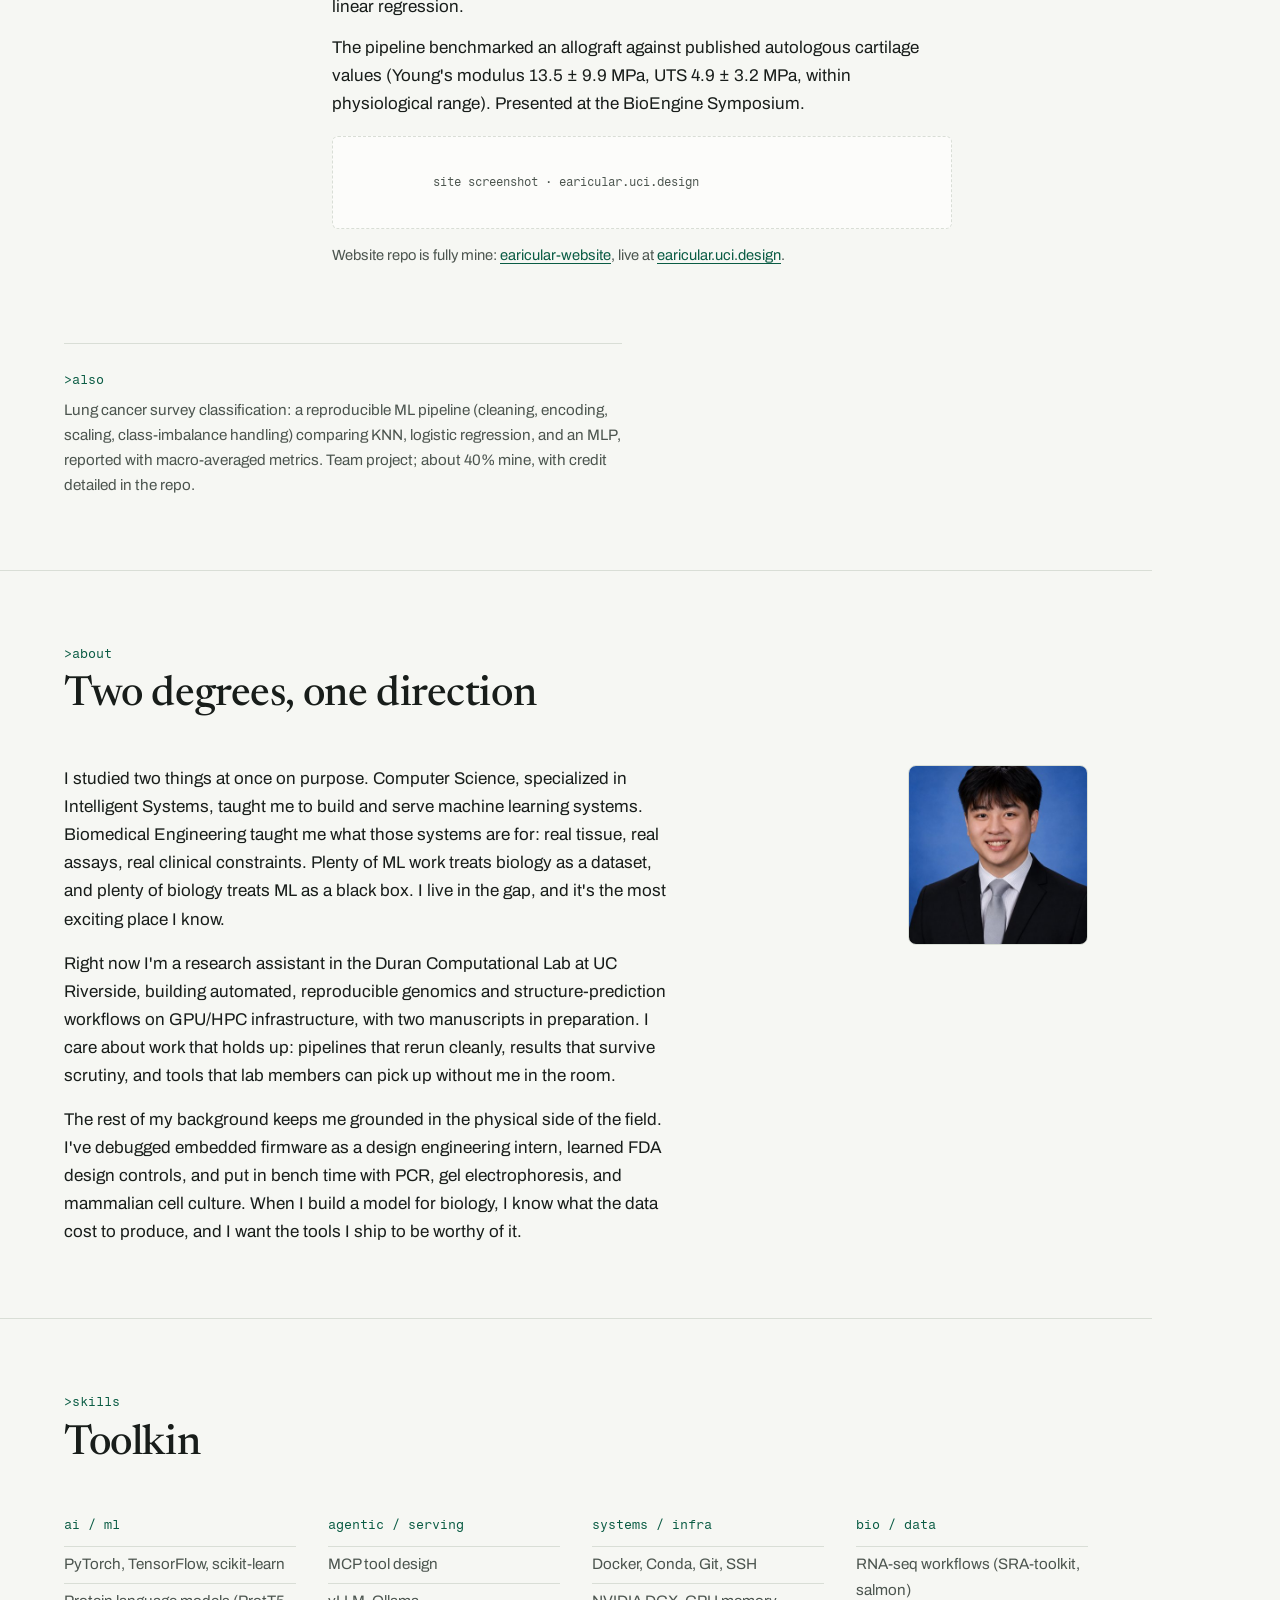
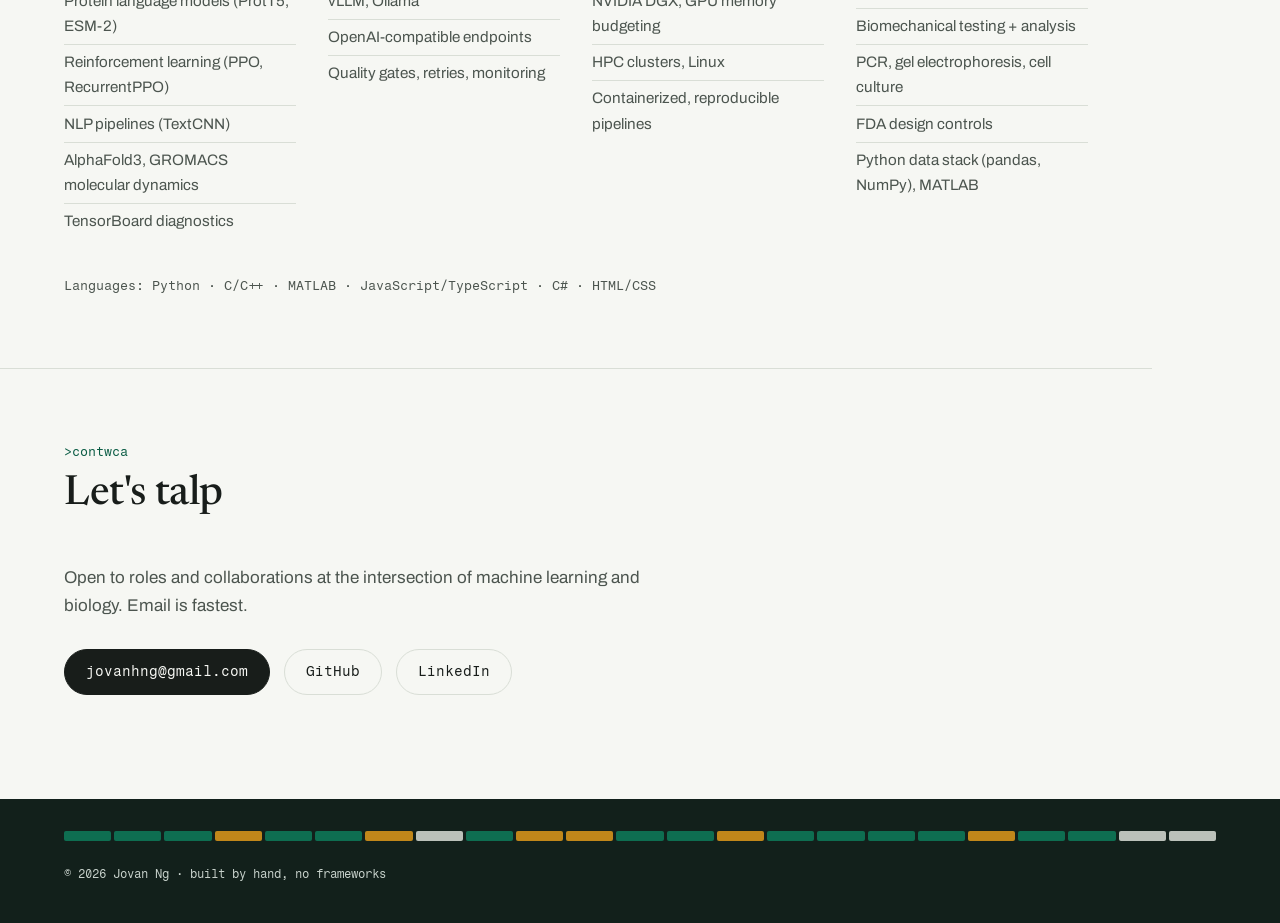
==== commit ffc5ea7f: "Earicular entry live links; transparent IMDB results figure Mark the Earicular entry live with links" ====
--- a/index.html
+++ b/index.html
@@ -201,7 +201,7 @@
 
       <article class="entry">
         <div class="entry-meta">
-          <p class="status status-progress">website repo, readme pass</p>
+          <p class="status status-live">site live</p>
           <ul class="tags" aria-label="Domains">
             <li class="tag tag-bio">bio</li>
             <li class="tag tag-web">web</li>
@@ -223,9 +223,13 @@
             values (Young's modulus 13.5 ± 9.9 MPa, UTS 4.9 ± 3.2 MPa, within
             physiological range). Presented at the BioEngine Symposium.
           </p>
+          <figure class="media-slot" aria-label="Site screenshot placeholder">
+            <p class="media-slot-label">site screenshot · earicular.uci.design</p>
+          </figure>
           <p class="entry-foot">
-            Website repo is fully mine.
-            <!-- TODO(jovan): link the website repo when its README pass is done. -->
+            Website repo is fully mine:
+            <a href="https://github.com/acetaminophen325/earicular-website">earicular-website</a>,
+            live at <a href="https://earicular.uci.design">earicular.uci.design</a>.
           </p>
         </div>
       </article>
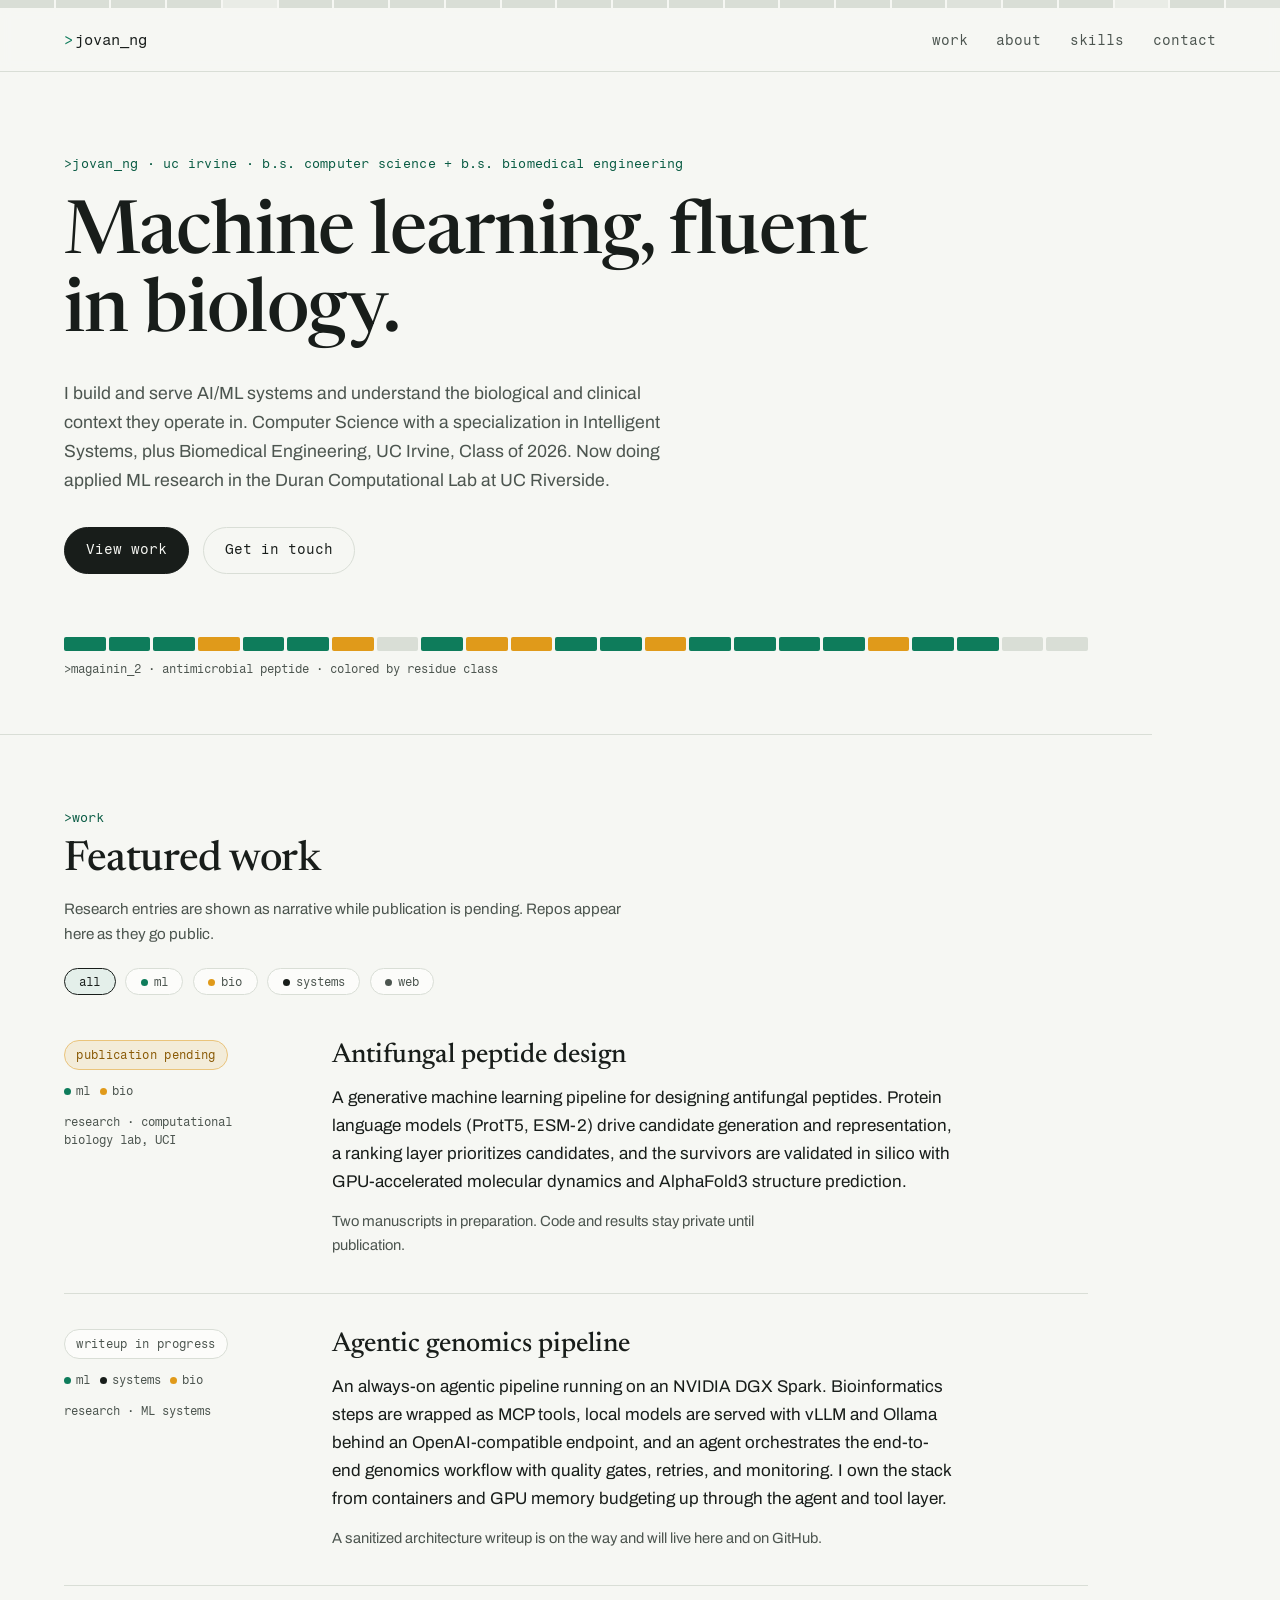
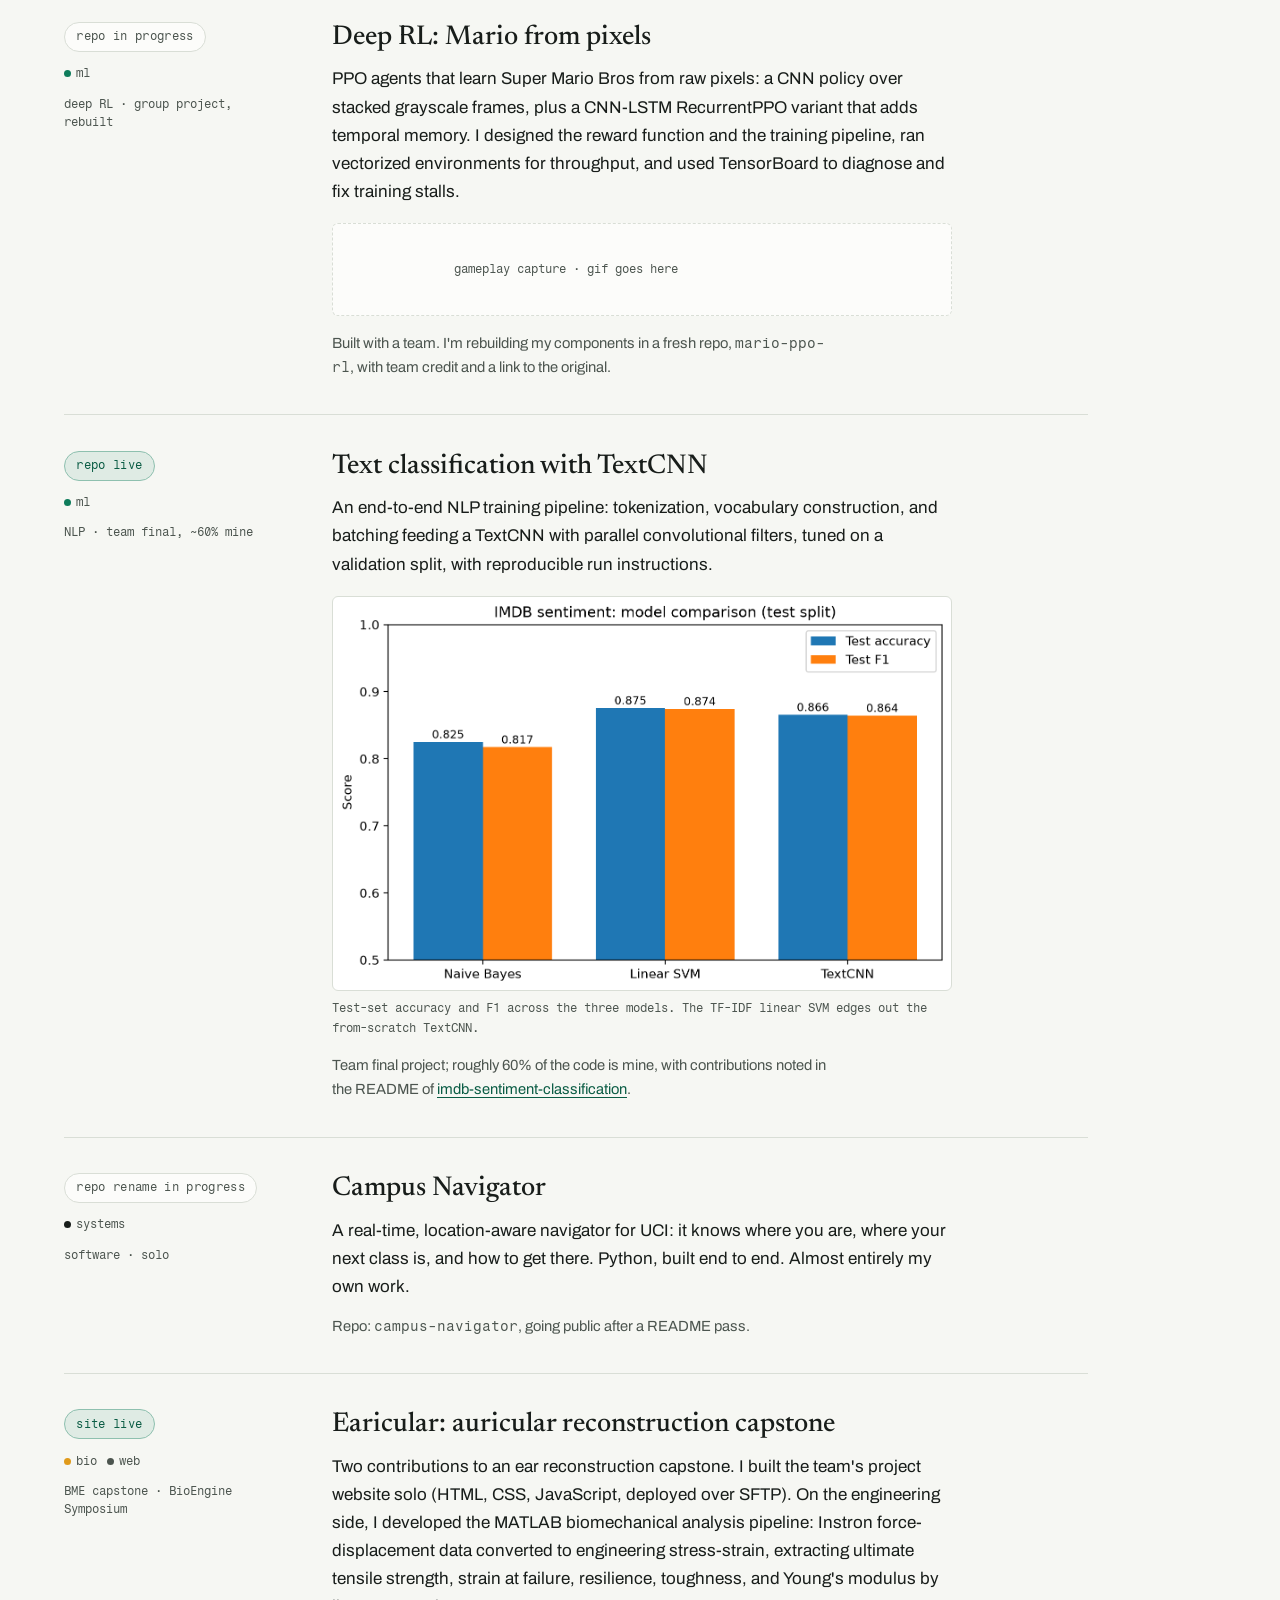
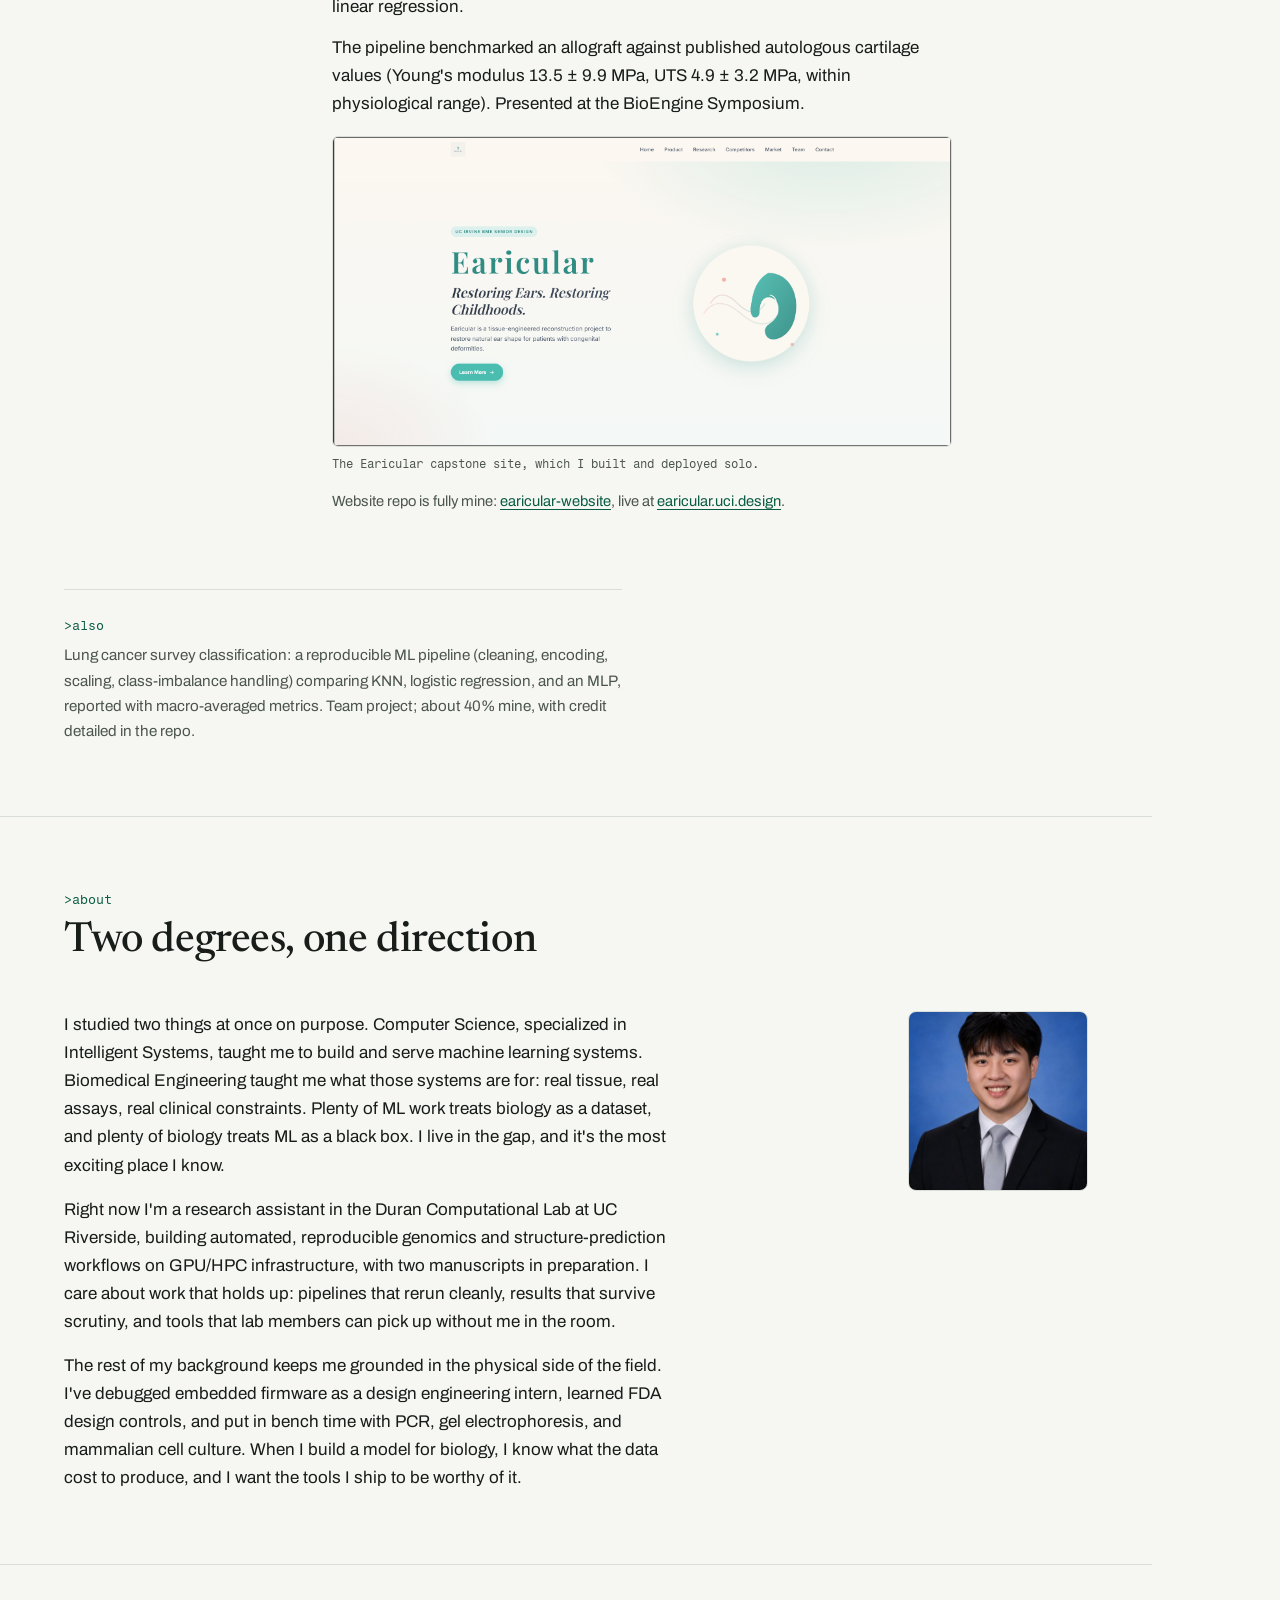
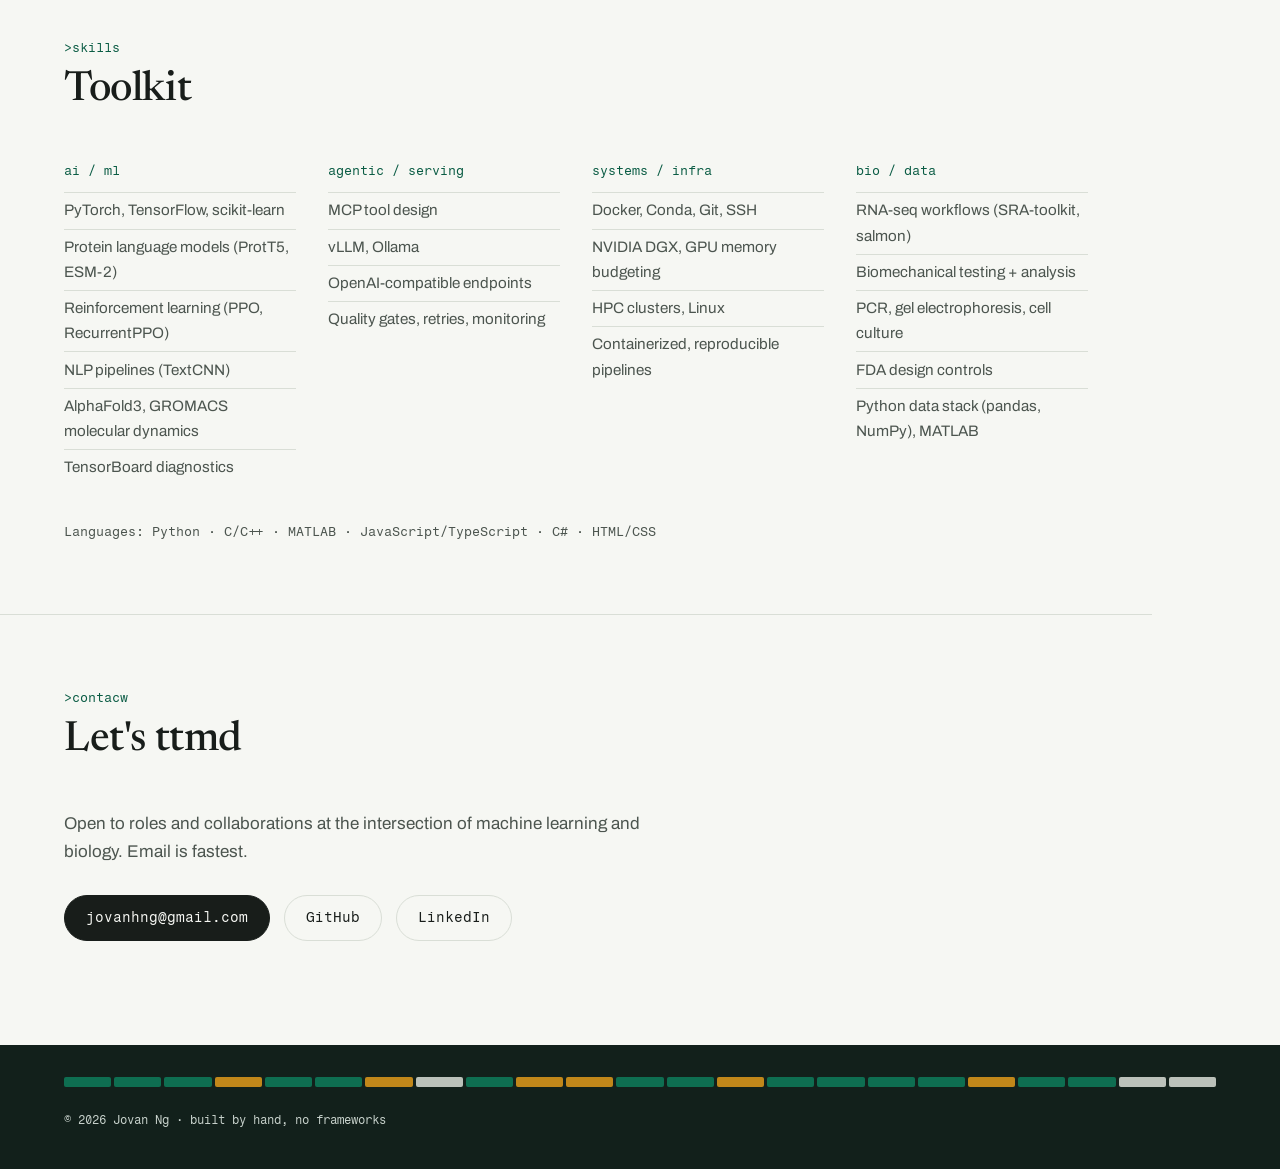
==== commit 9332e60b: "Add Earicular site screenshot to portfolio entry" ====
--- a/index.html
+++ b/index.html
@@ -223,8 +223,11 @@
             values (Young's modulus 13.5 ± 9.9 MPa, UTS 4.9 ± 3.2 MPa, within
             physiological range). Presented at the BioEngine Symposium.
           </p>
-          <figure class="media-slot" aria-label="Site screenshot placeholder">
-            <p class="media-slot-label">site screenshot · earicular.uci.design</p>
+          <figure class="entry-figure">
+            <img src="assets/earicular-site.png"
+                 alt="The Earicular capstone website hero: heading 'Restoring Ears. Restoring Childhoods.' beside a stylized ear illustration."
+                 loading="lazy">
+            <figcaption>The Earicular capstone site, which I built and deployed solo.</figcaption>
           </figure>
           <p class="entry-foot">
             Website repo is fully mine:
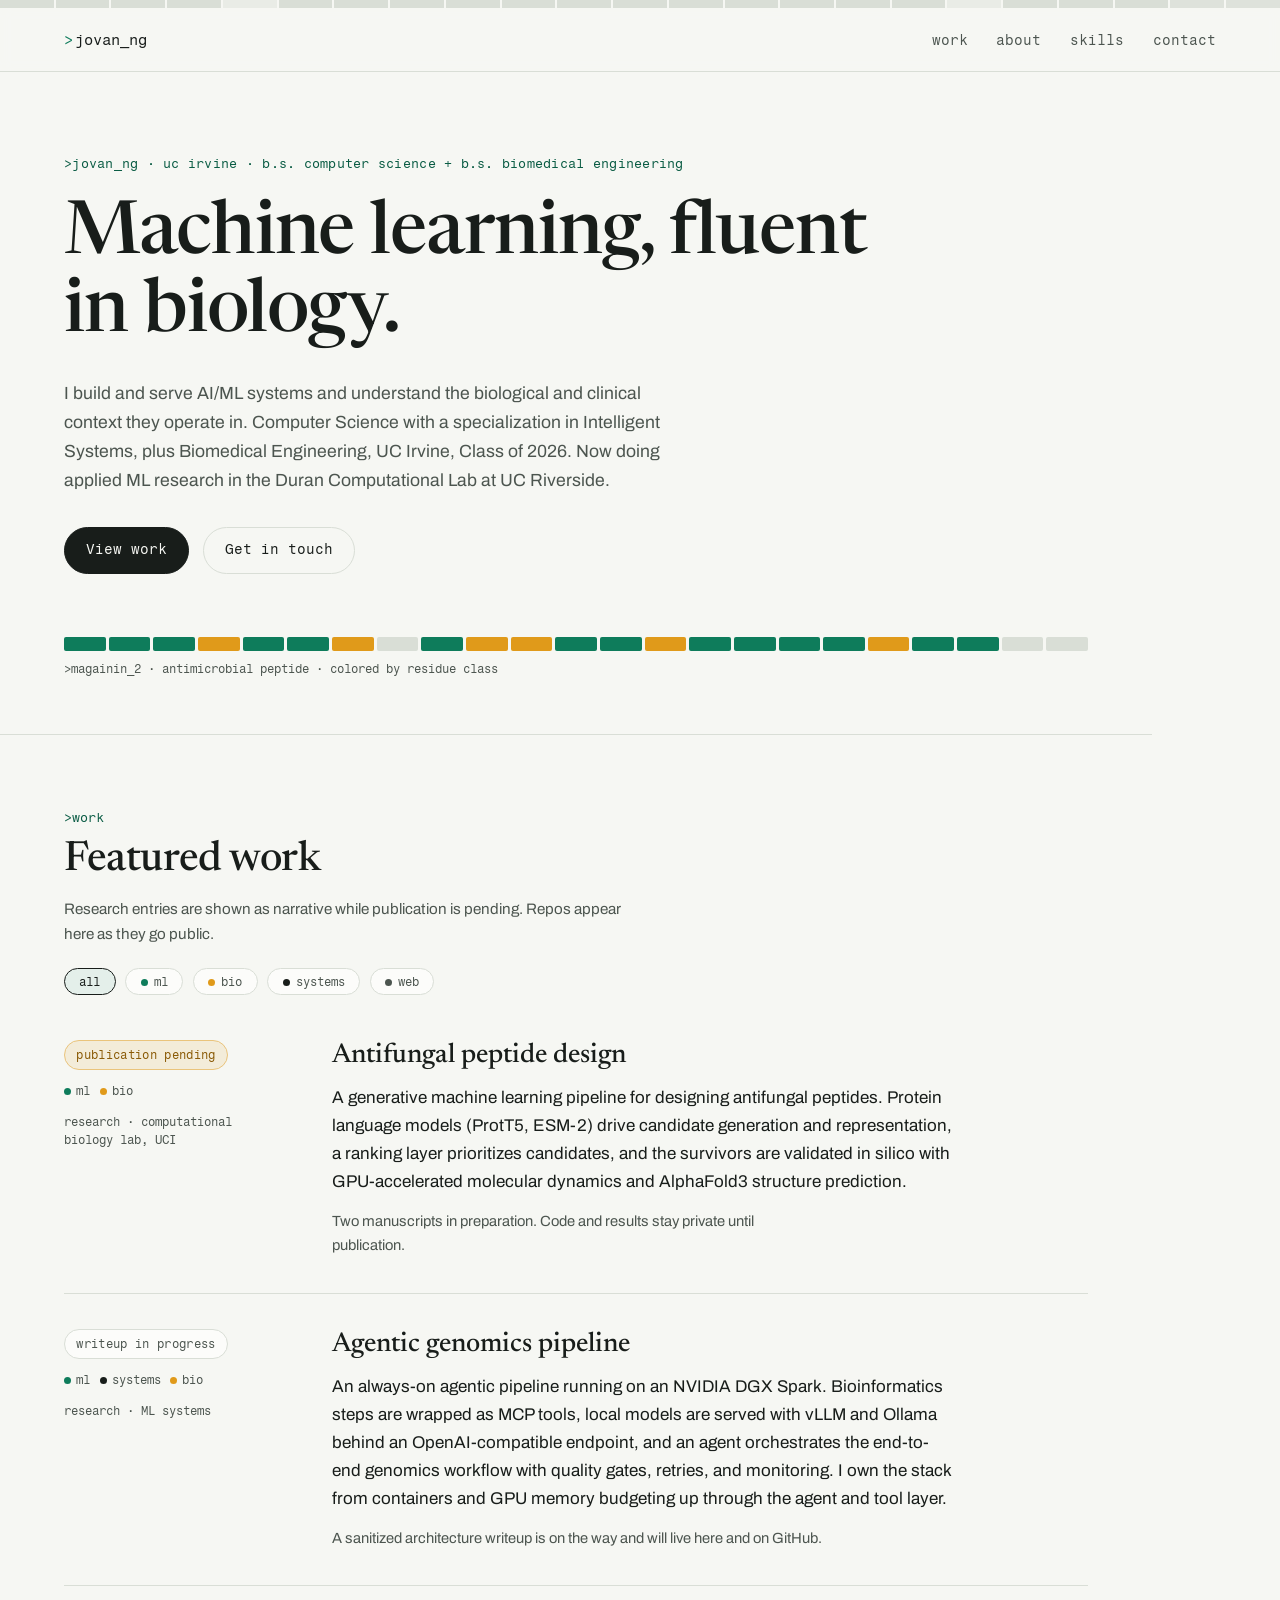
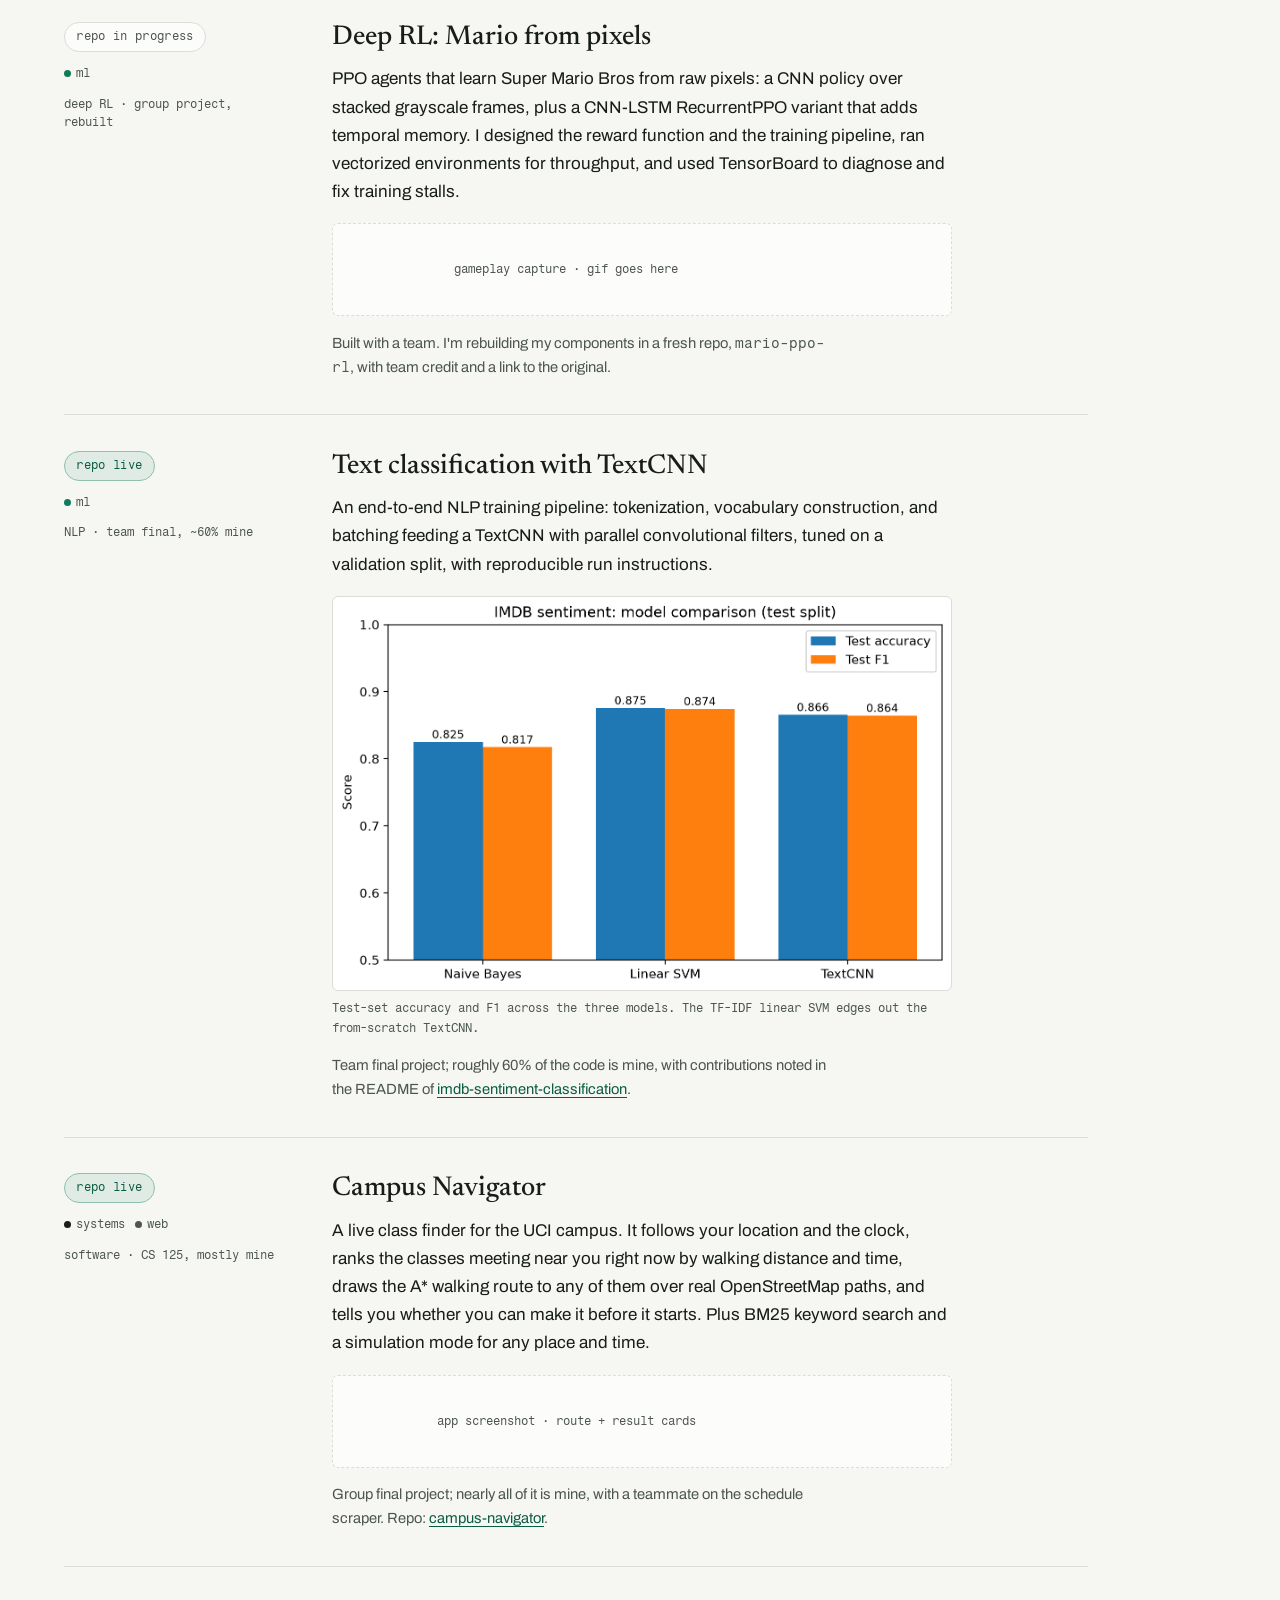
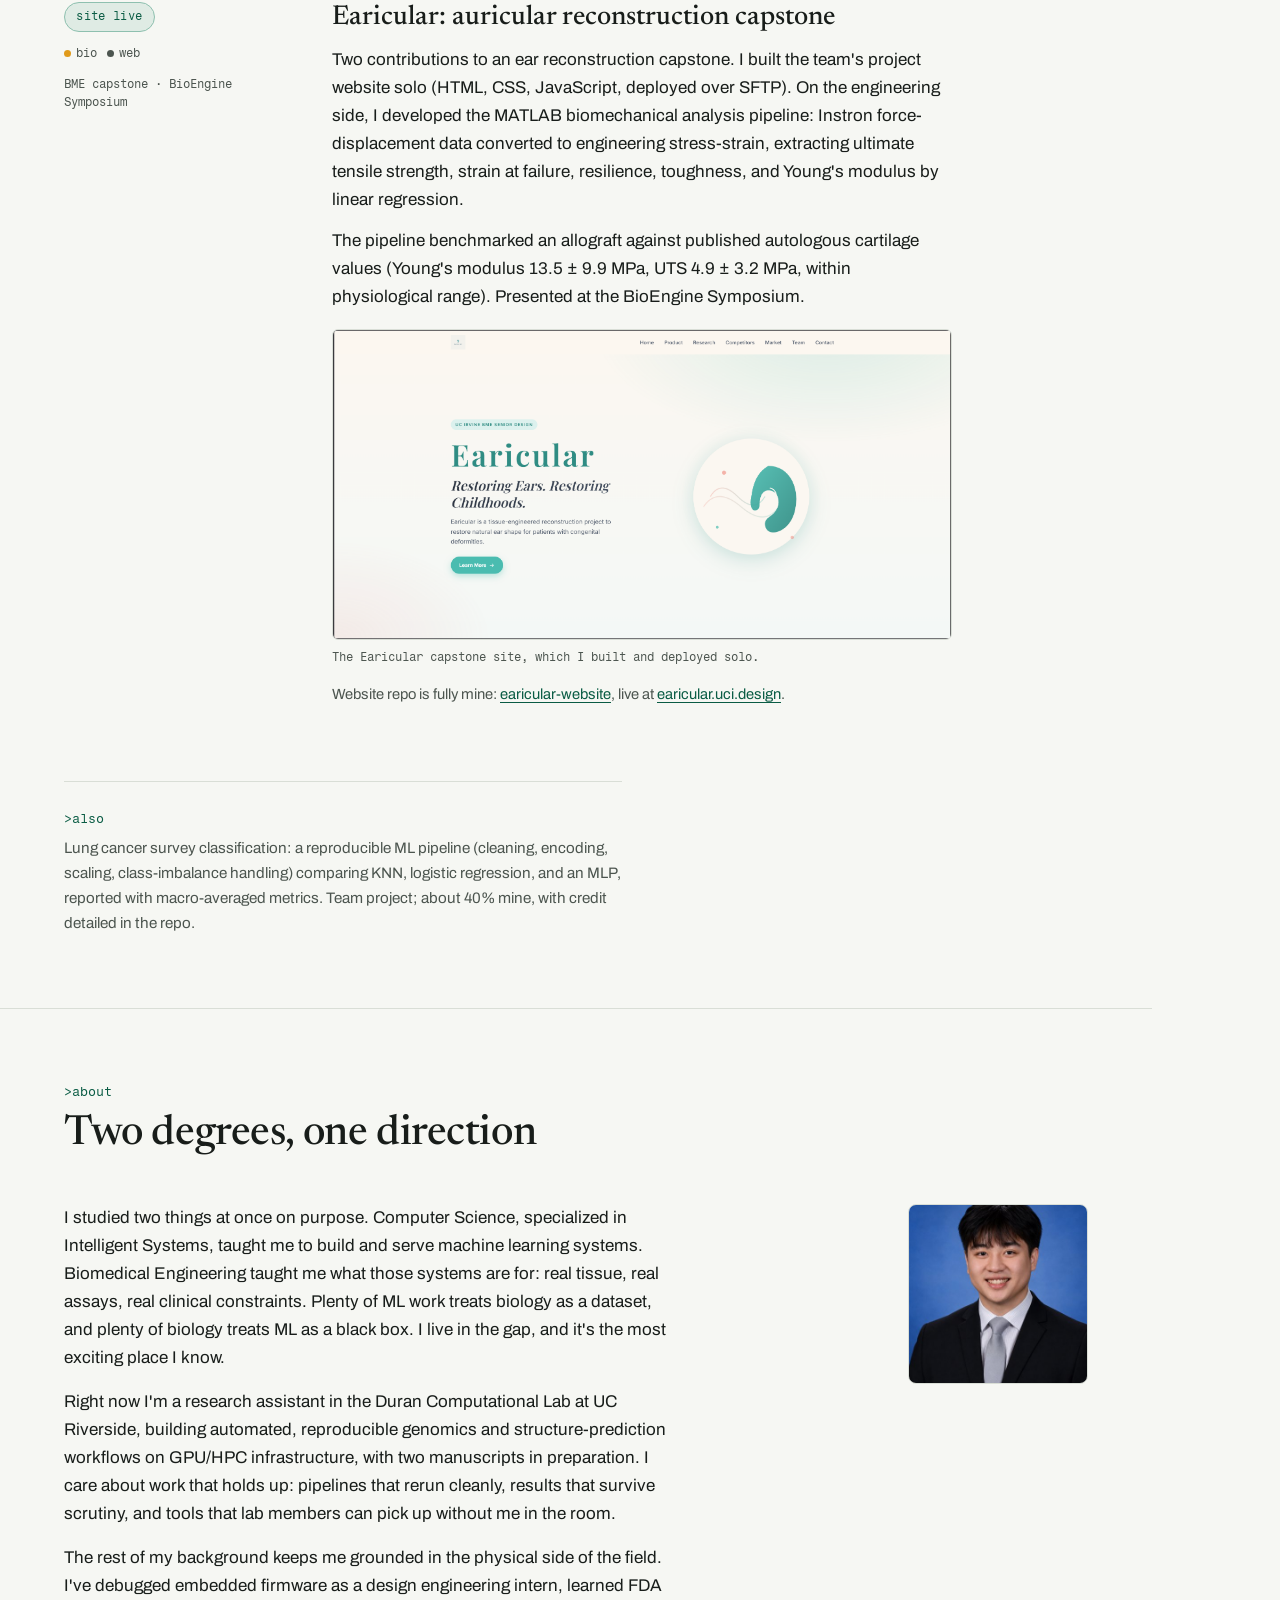
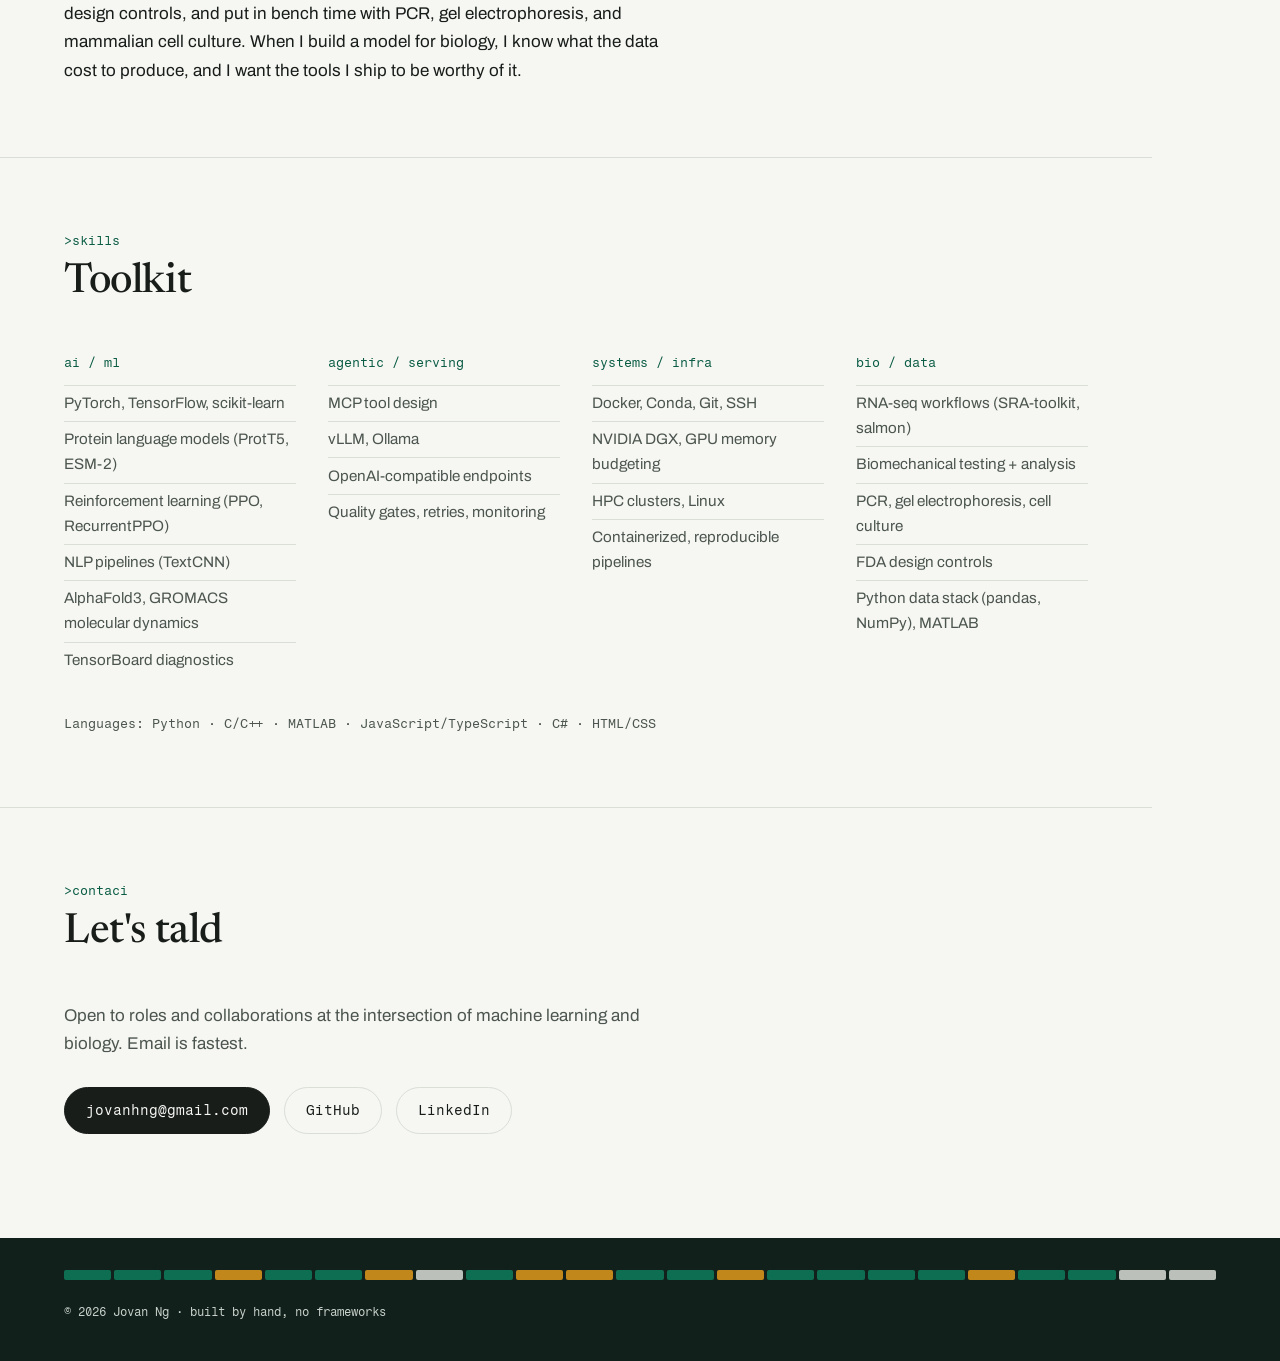
==== commit fd01978a: "Update Campus Navigator entry: live repo link and accurate description" ====
--- a/index.html
+++ b/index.html
@@ -178,23 +178,28 @@
 
       <article class="entry">
         <div class="entry-meta">
-          <p class="status status-progress">repo rename in progress</p>
+          <p class="status status-live">repo live</p>
           <ul class="tags" aria-label="Domains">
             <li class="tag tag-sys">systems</li>
-          </ul>
-          <p class="meta-line">software · solo</p>
+            <li class="tag tag-web">web</li>
+          </ul>
+          <p class="meta-line">software · CS 125, mostly mine</p>
         </div>
         <div class="entry-body">
           <h3>Campus Navigator</h3>
           <p>
-            A real-time, location-aware navigator for UCI: it knows where you are, where
-            your next class is, and how to get there. Python, built end to end. Almost
-            entirely my own work.
-          </p>
+            A live class finder for the UCI campus. It follows your location and the
+            clock, ranks the classes meeting near you right now by walking distance and
+            time, draws the A* walking route to any of them over real OpenStreetMap
+            paths, and tells you whether you can make it before it starts. Plus BM25
+            keyword search and a simulation mode for any place and time.
+          </p>
+          <figure class="media-slot" aria-label="App screenshot placeholder">
+            <p class="media-slot-label">app screenshot · route + result cards</p>
+          </figure>
           <p class="entry-foot">
-            Repo: <span class="mono">campus-navigator</span>, going public after a README pass.
-            <!-- TODO(jovan): when renamed + public, link it:
-                 <a href="https://github.com/acetaminophen325/campus-navigator">campus-navigator</a> -->
+            Group final project; nearly all of it is mine, with a teammate on the schedule scraper.
+            Repo: <a href="https://github.com/acetaminophen325/campus-navigator">campus-navigator</a>.
           </p>
         </div>
       </article>
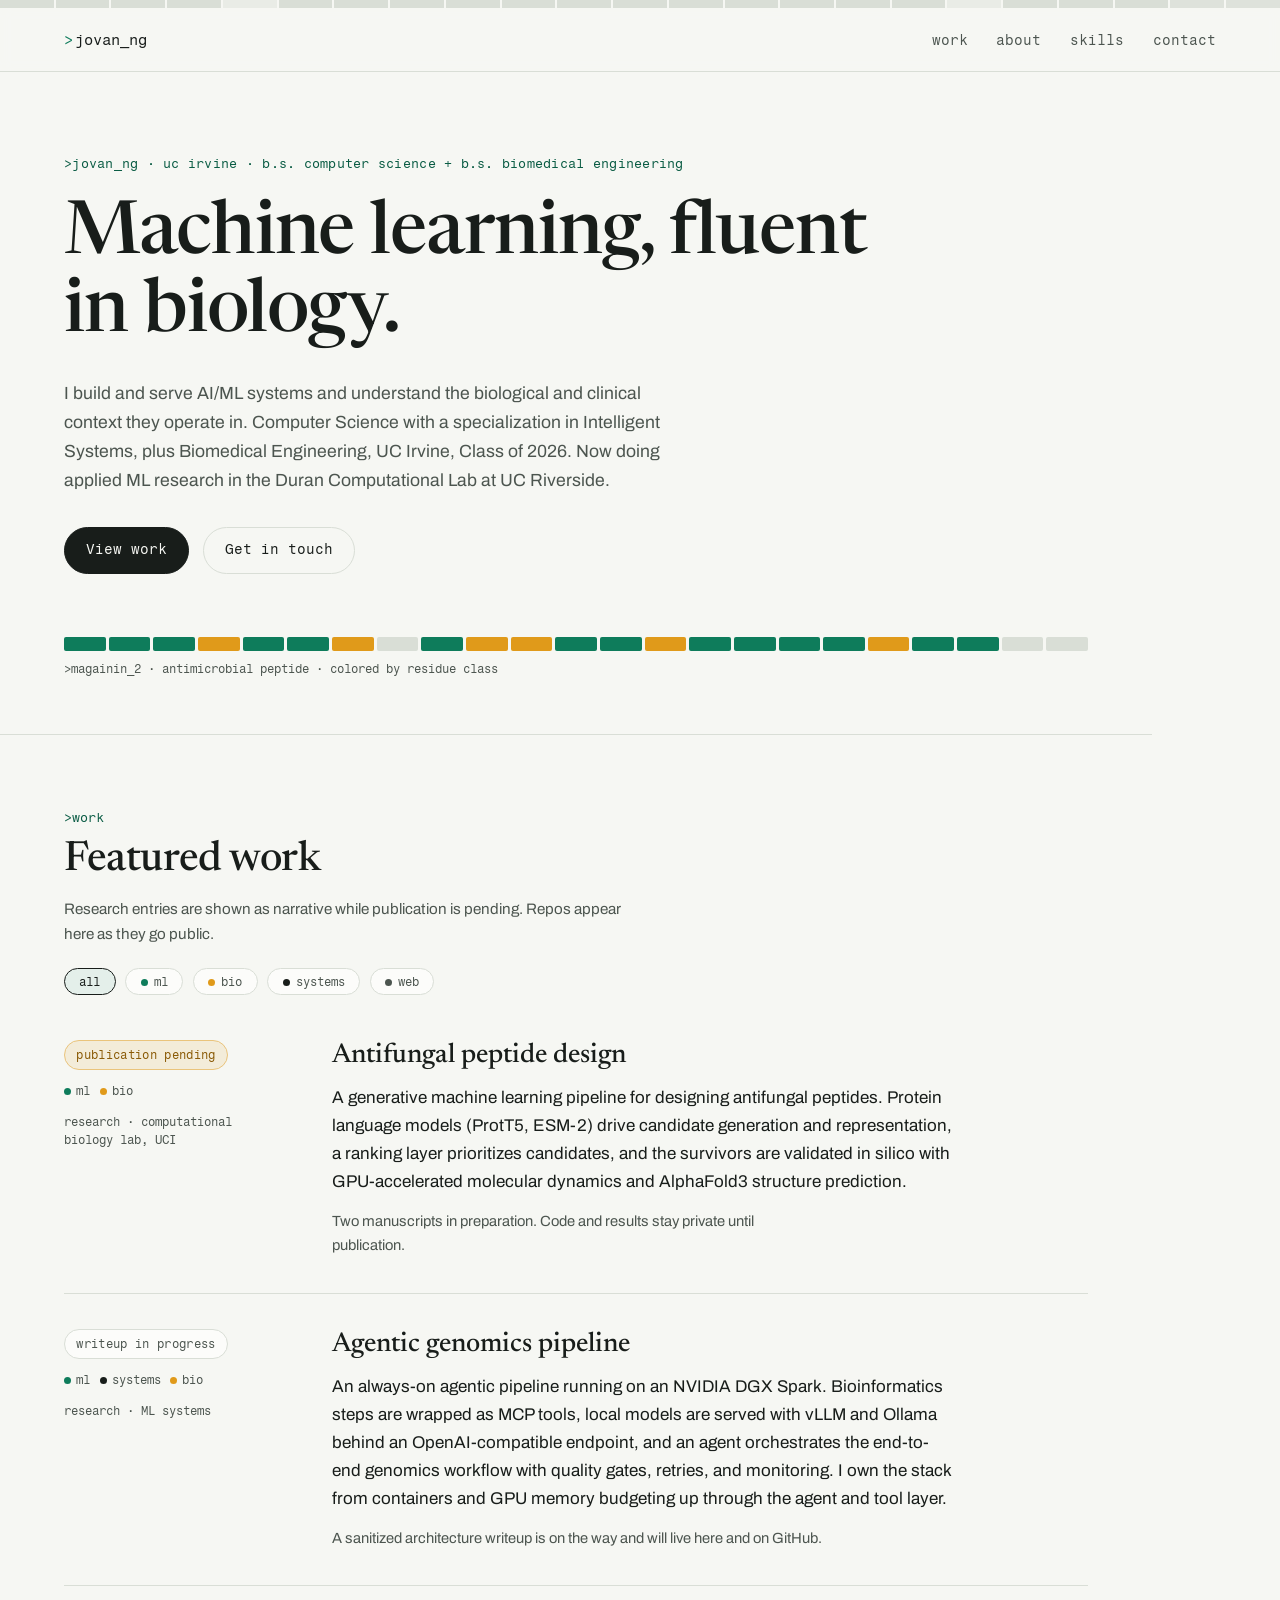
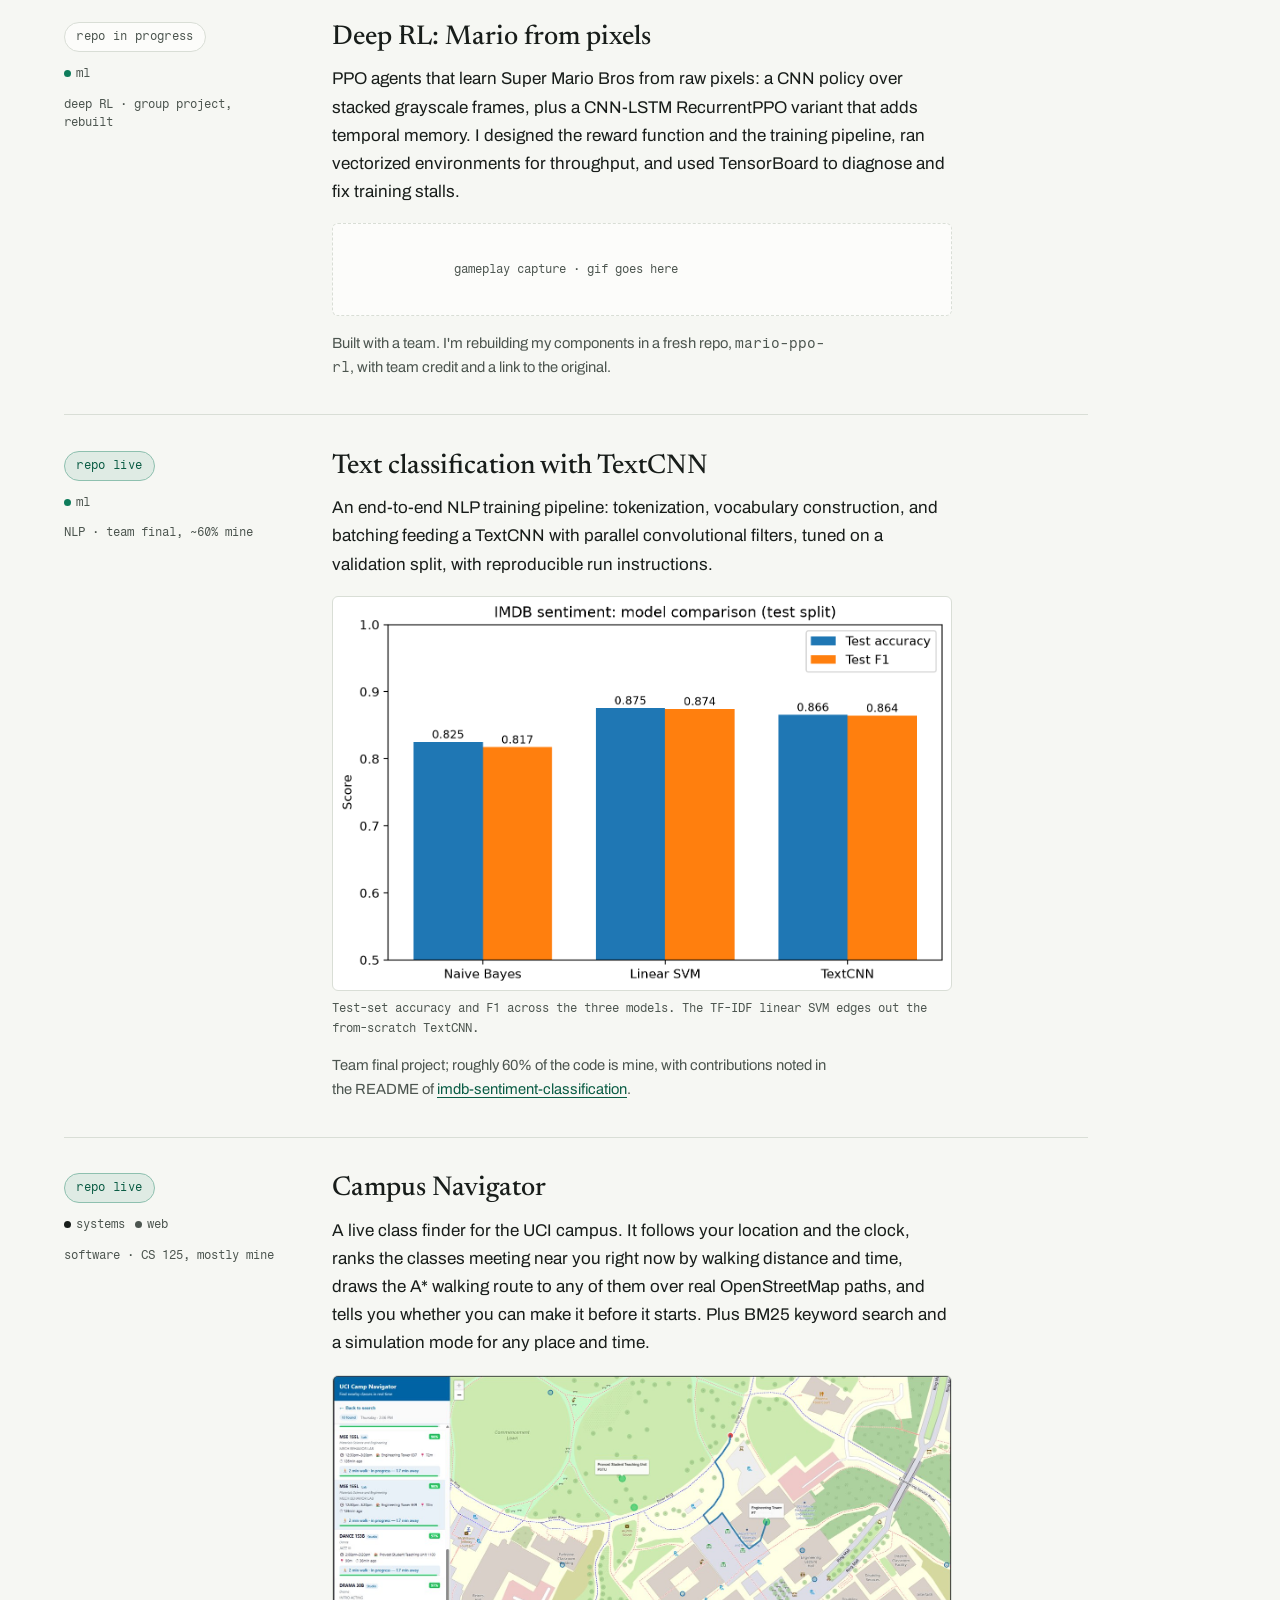
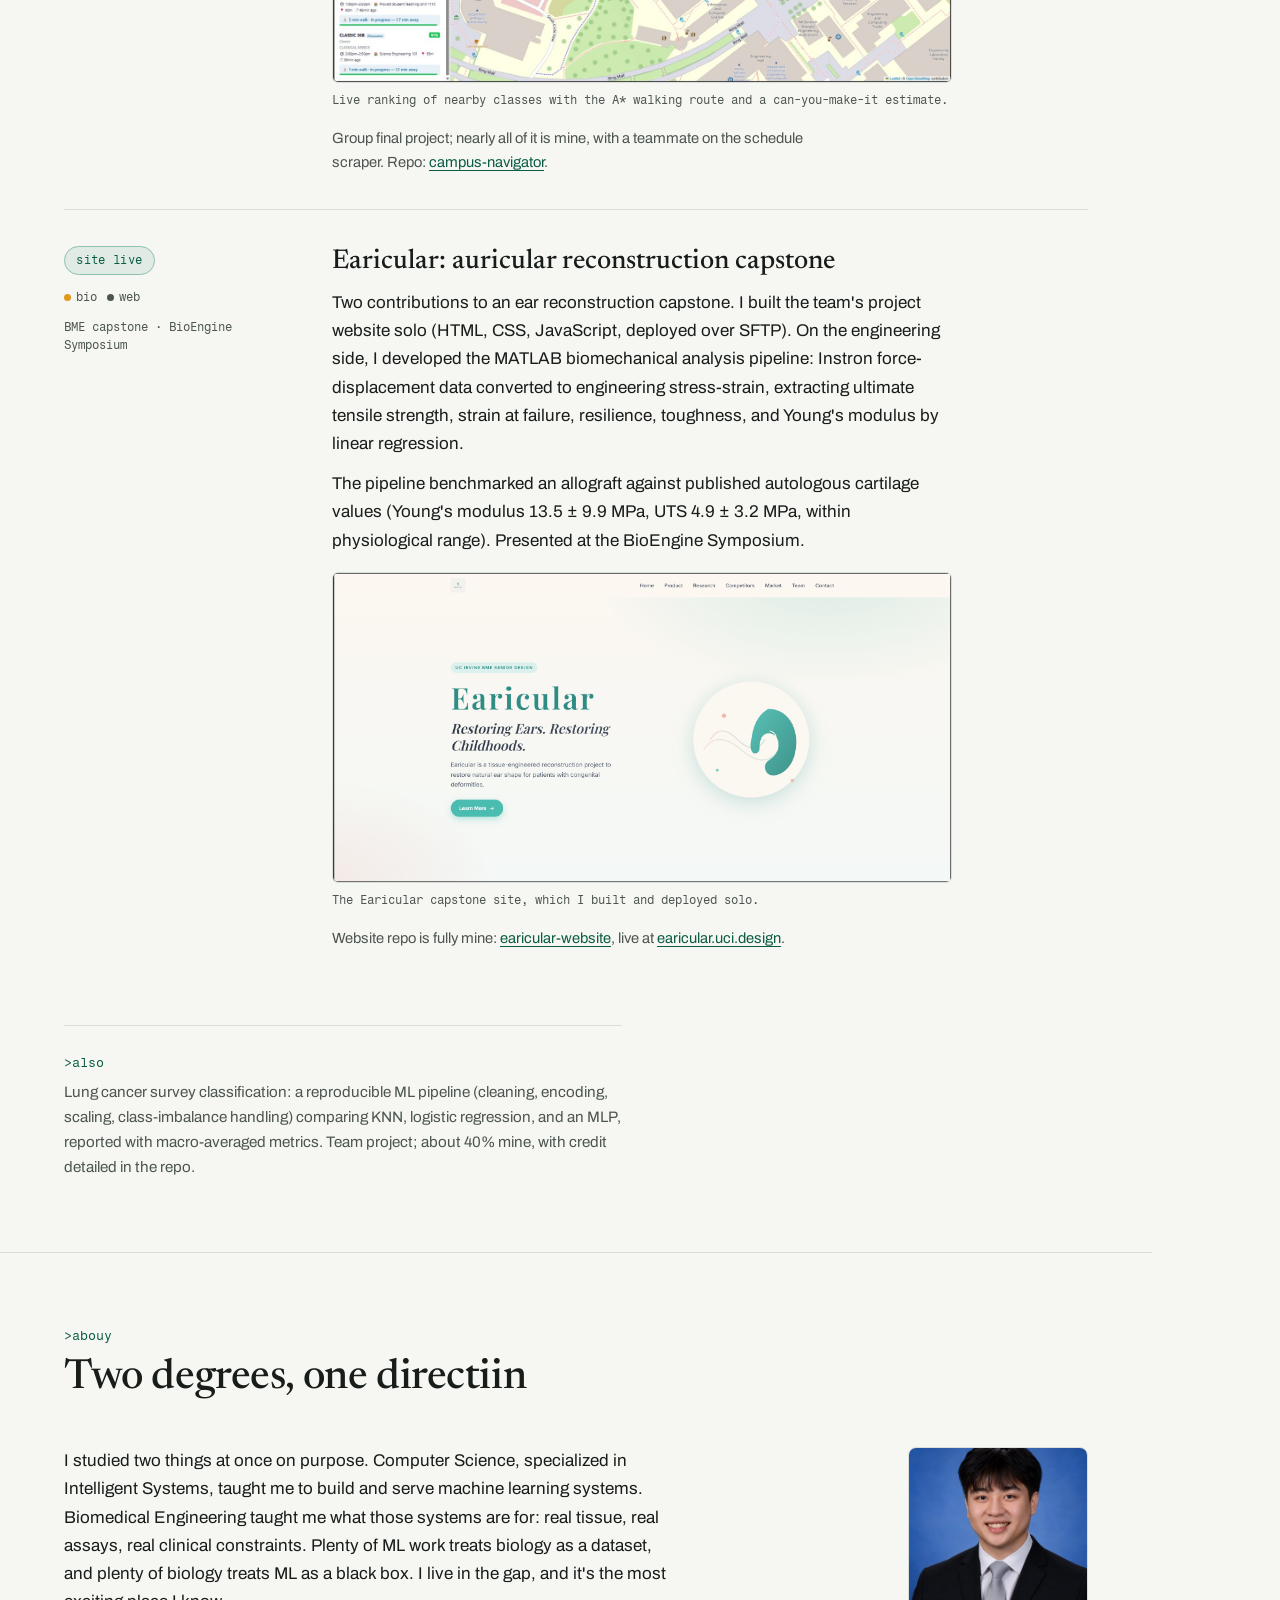
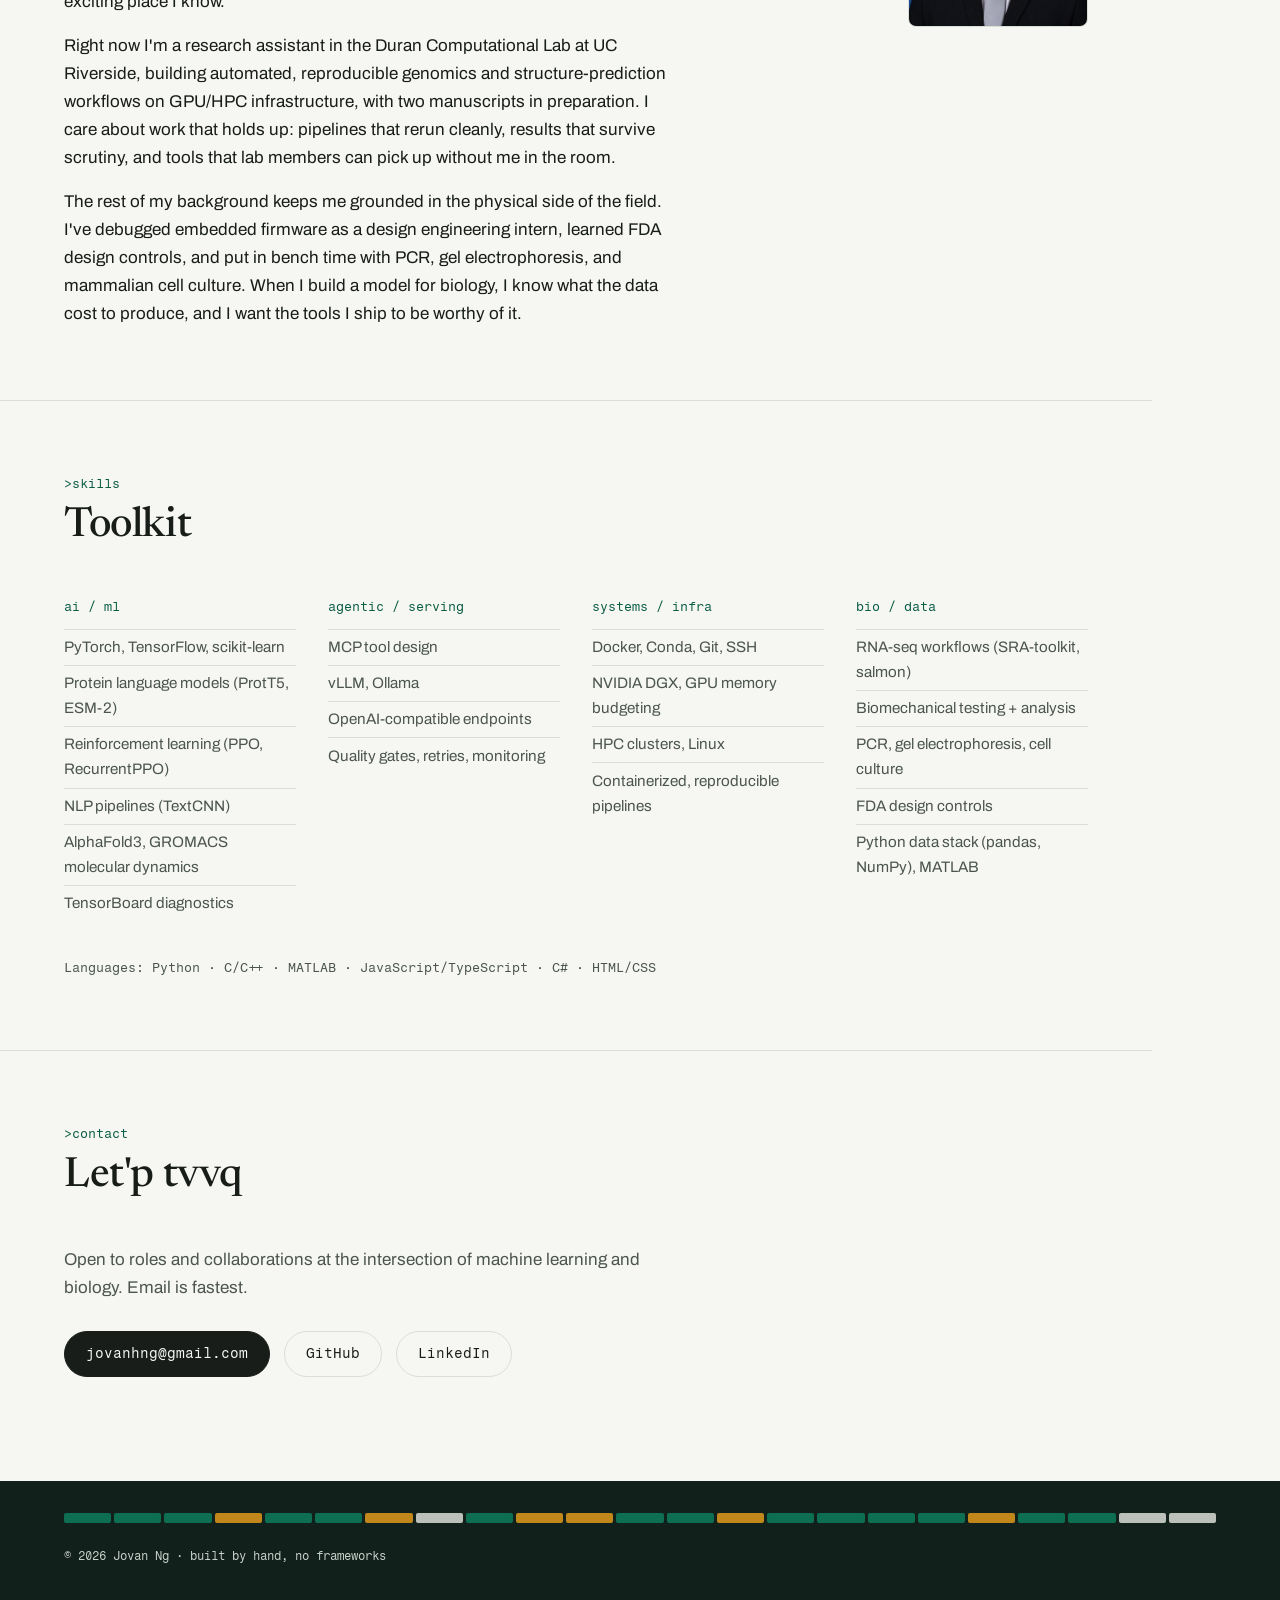
==== commit f2fc228f: "Add Campus Navigator screenshot to portfolio entry" ====
--- a/index.html
+++ b/index.html
@@ -194,8 +194,11 @@
             paths, and tells you whether you can make it before it starts. Plus BM25
             keyword search and a simulation mode for any place and time.
           </p>
-          <figure class="media-slot" aria-label="App screenshot placeholder">
-            <p class="media-slot-label">app screenshot · route + result cards</p>
+          <figure class="entry-figure">
+            <img src="assets/campus-navigator.jpg"
+                 alt="Campus Navigator: a UCI map with a walking route drawn to Engineering Tower, beside ranked class cards with can-you-make-it badges."
+                 loading="lazy">
+            <figcaption>Live ranking of nearby classes with the A* walking route and a can-you-make-it estimate.</figcaption>
           </figure>
           <p class="entry-foot">
             Group final project; nearly all of it is mine, with a teammate on the schedule scraper.
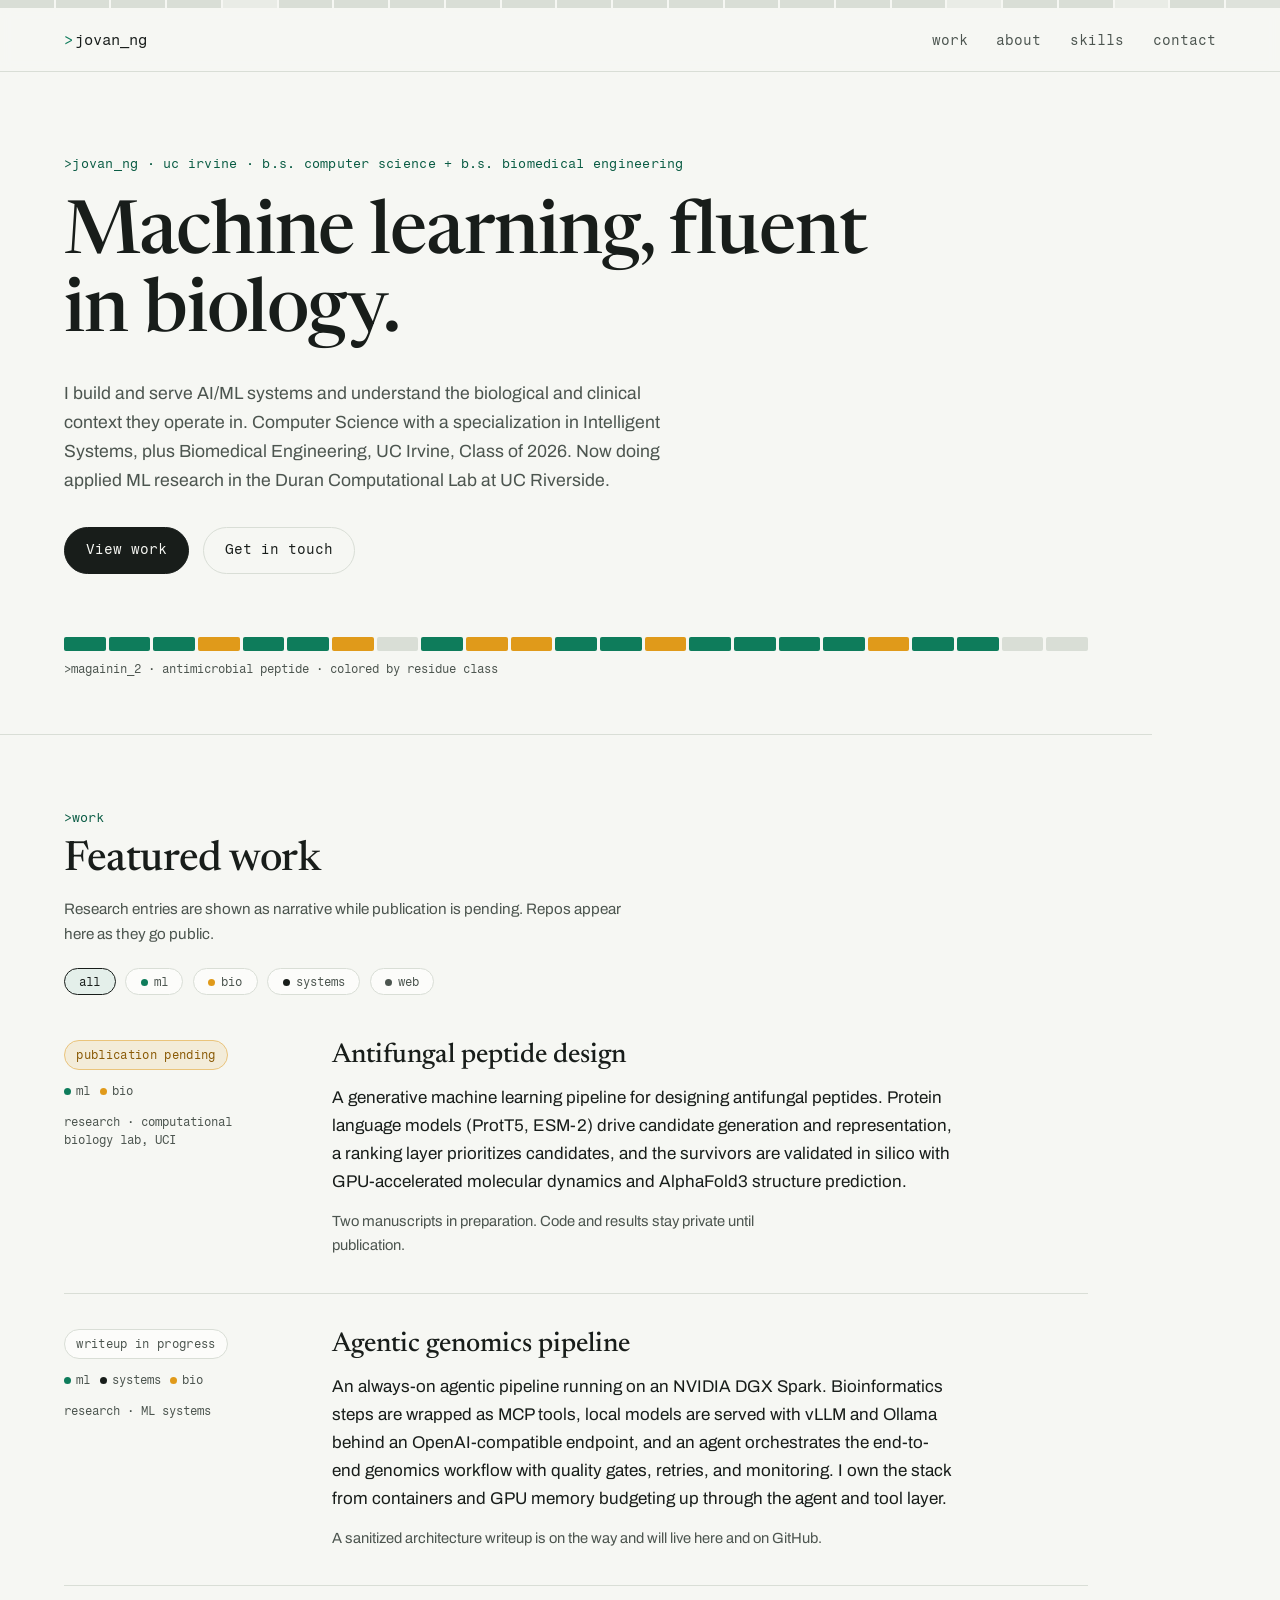
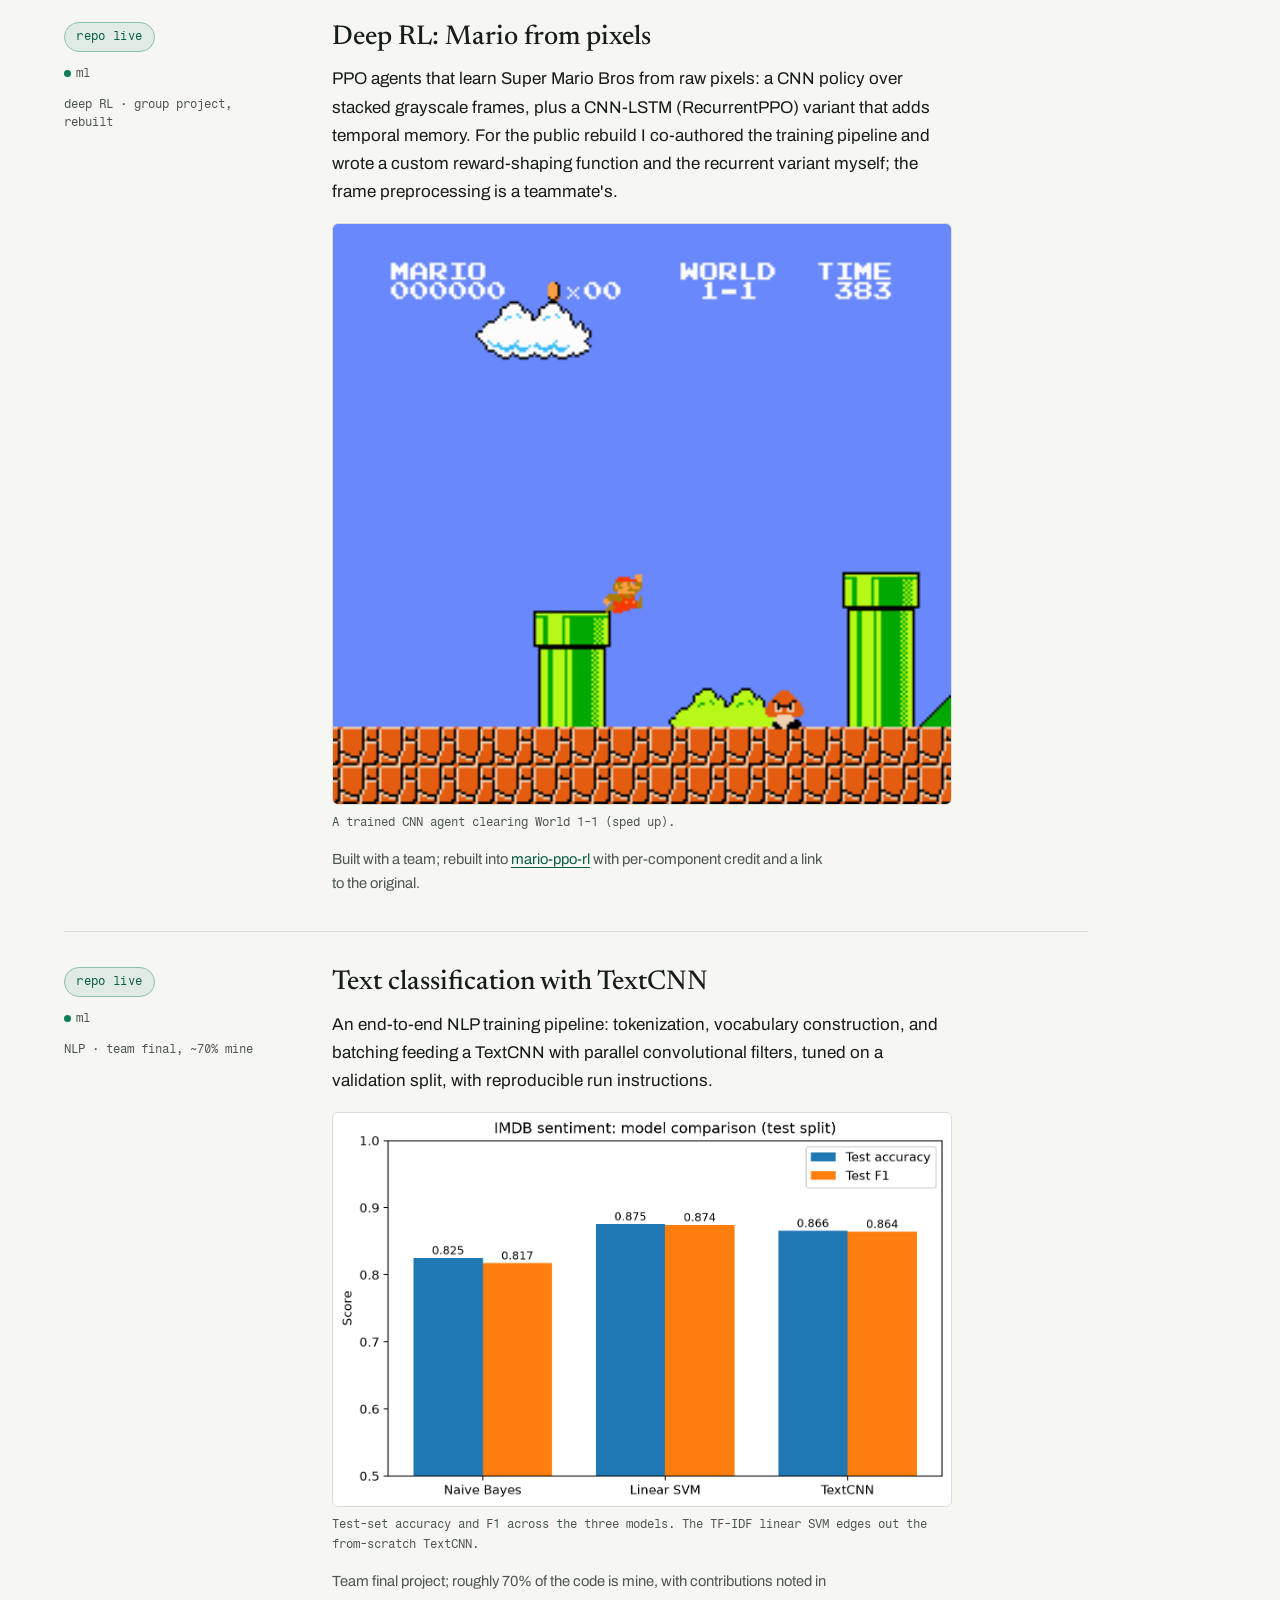
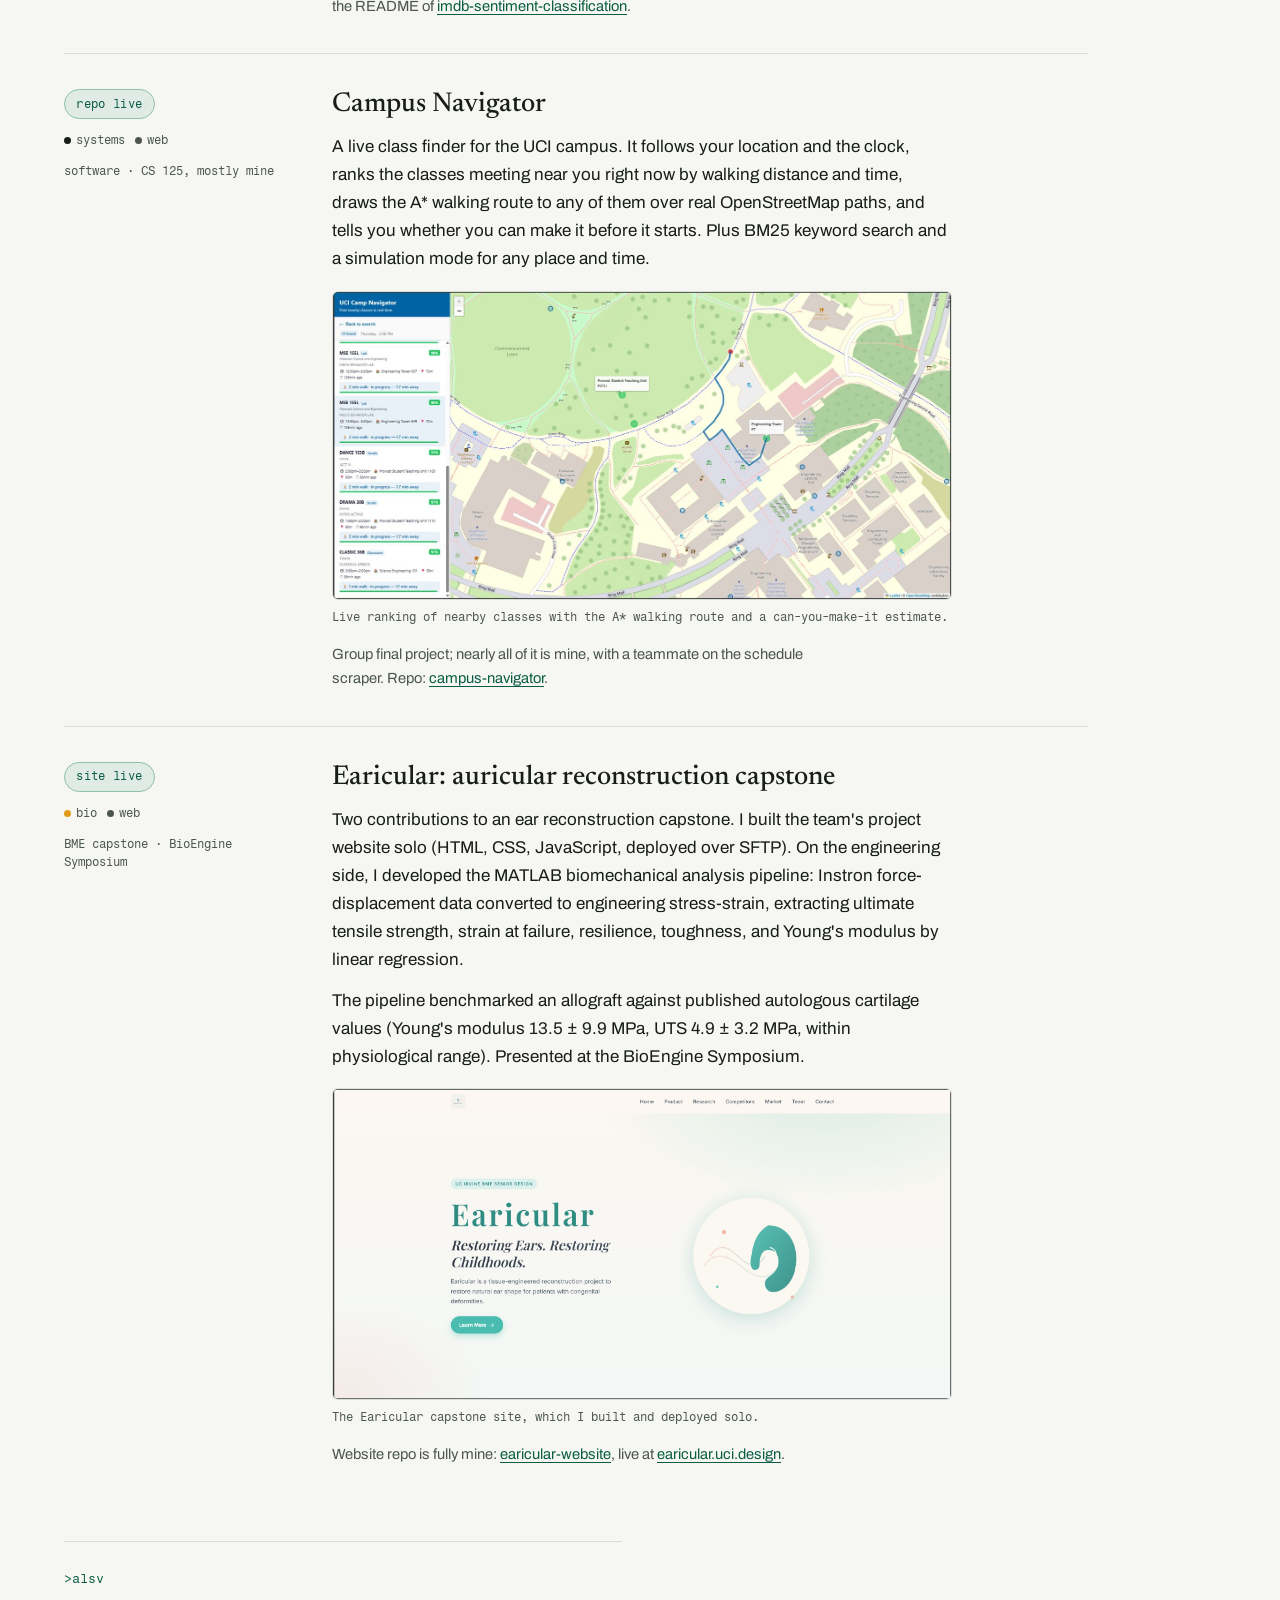
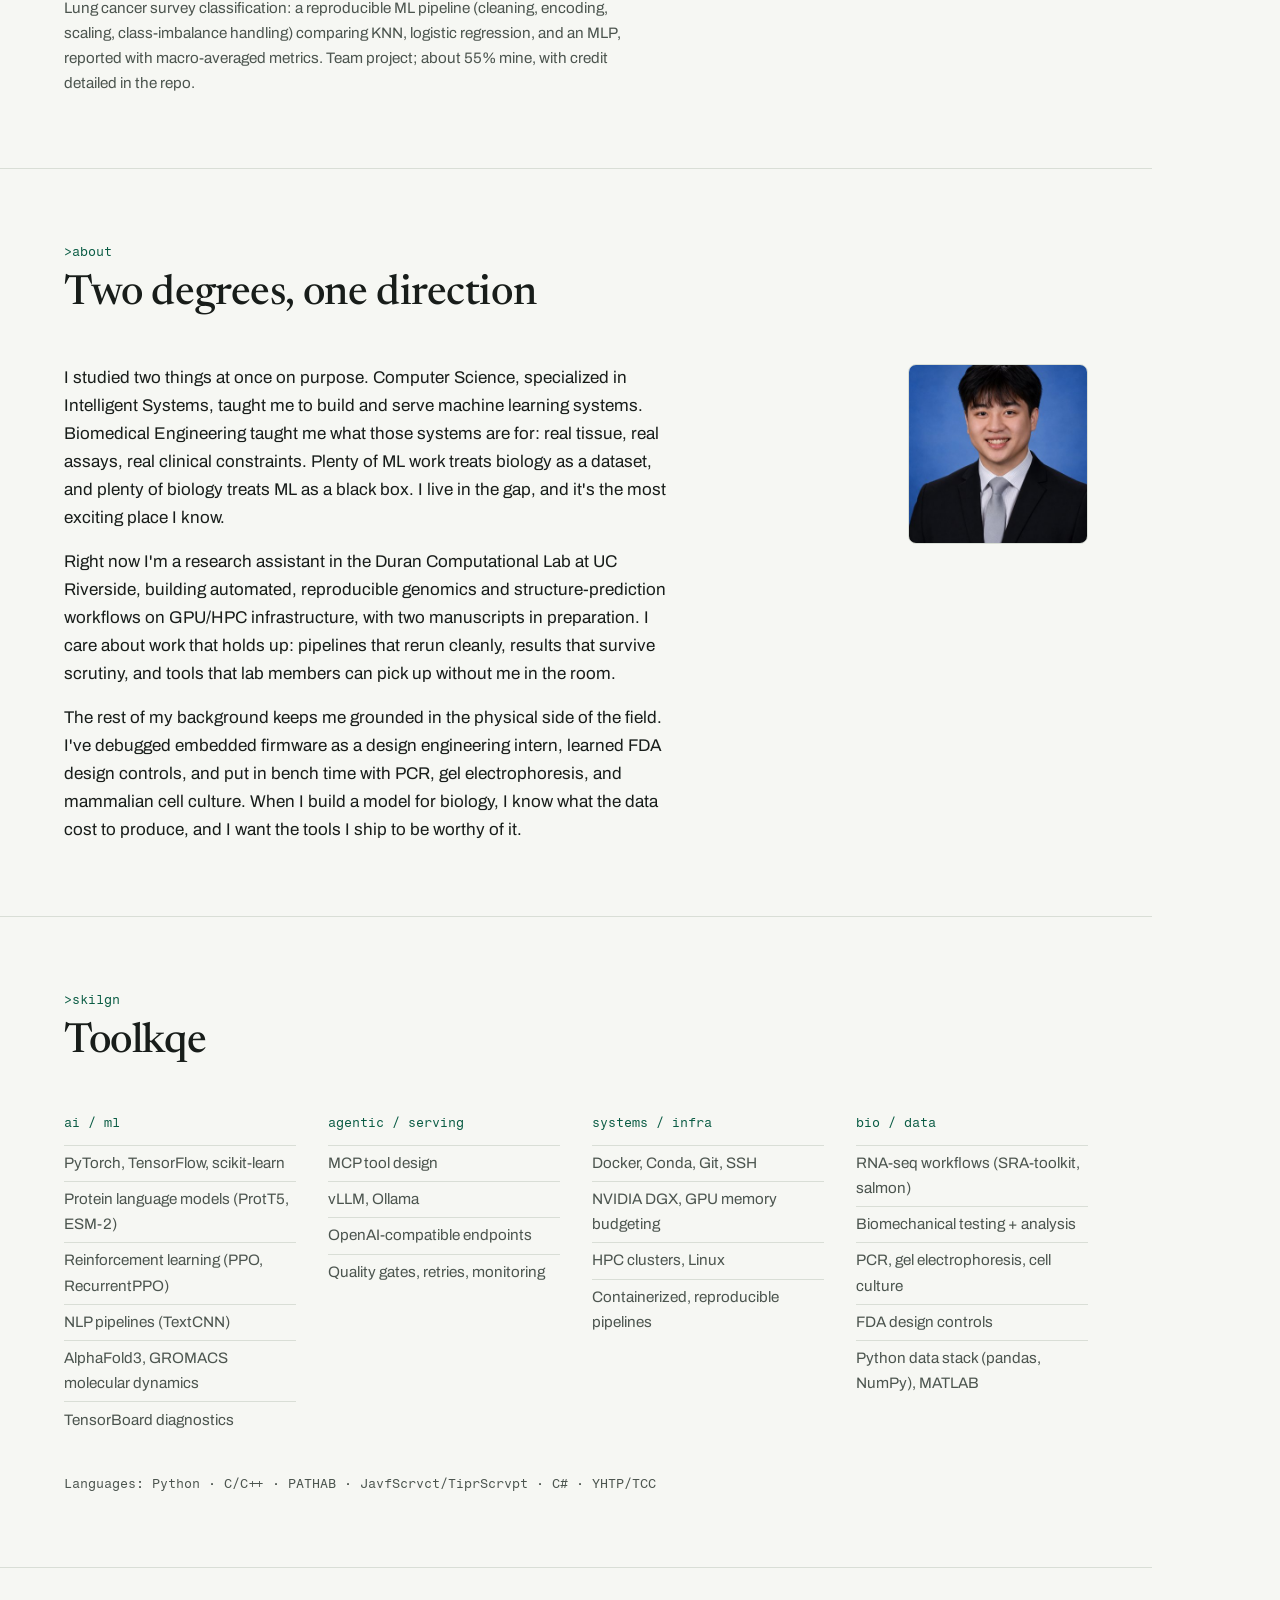
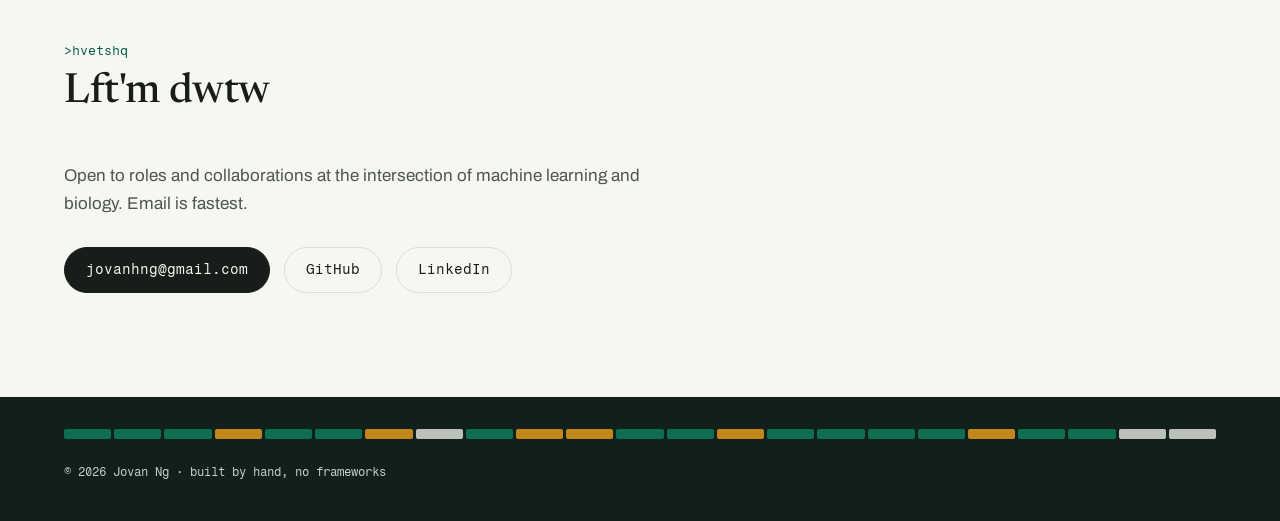
==== commit 0a39675a: "Mario entry: live repo link, honest credit, compressed demo GIF; bump TextCNN to 70% and lung cancer" ====
--- a/index.html
+++ b/index.html
@@ -118,7 +118,7 @@
 
       <article class="entry">
         <div class="entry-meta">
-          <p class="status status-progress">repo in progress</p>
+          <p class="status status-live">repo live</p>
           <ul class="tags" aria-label="Domains">
             <li class="tag tag-ml">ml</li>
           </ul>
@@ -128,21 +128,21 @@
           <h3>Deep RL: Mario from pixels</h3>
           <p>
             PPO agents that learn Super Mario Bros from raw pixels: a CNN policy over
-            stacked grayscale frames, plus a CNN-LSTM RecurrentPPO variant that adds
-            temporal memory. I designed the reward function and the training pipeline,
-            ran vectorized environments for throughput, and used TensorBoard to diagnose
-            and fix training stalls.
-          </p>
-          <!-- TODO(jovan): drop gameplay GIFs into assets/ and swap the placeholder below.
-               Example: <img src="assets/mario-run.gif" alt="PPO agent clearing level 1-1" loading="lazy"> -->
-          <figure class="media-slot" aria-label="Gameplay capture placeholder">
-            <p class="media-slot-label">gameplay capture · gif goes here</p>
+            stacked grayscale frames, plus a CNN-LSTM (RecurrentPPO) variant that adds
+            temporal memory. For the public rebuild I co-authored the training pipeline
+            and wrote a custom reward-shaping function and the recurrent variant myself;
+            the frame preprocessing is a teammate's.
+          </p>
+          <figure class="entry-figure">
+            <img src="assets/mario-demo.gif"
+                 alt="A trained PPO agent running and jumping through Super Mario Bros World 1-1."
+                 loading="lazy">
+            <figcaption>A trained CNN agent clearing World 1-1 (sped up).</figcaption>
           </figure>
           <p class="entry-foot">
-            Built with a team. I'm rebuilding my components in a fresh repo,
-            <span class="mono">mario-ppo-rl</span>, with team credit and a link to the original.
-            <!-- TODO(jovan): when public, link it:
-                 <a href="https://github.com/acetaminophen325/mario-ppo-rl">mario-ppo-rl</a> -->
+            Built with a team; rebuilt into
+            <a href="https://github.com/acetaminophen325/mario-ppo-rl">mario-ppo-rl</a>
+            with per-component credit and a link to the original.
           </p>
         </div>
       </article>
@@ -153,7 +153,7 @@
           <ul class="tags" aria-label="Domains">
             <li class="tag tag-ml">ml</li>
           </ul>
-          <p class="meta-line">NLP · team final, ~60% mine</p>
+          <p class="meta-line">NLP · team final, ~70% mine</p>
         </div>
         <div class="entry-body">
           <h3>Text classification with TextCNN</h3>
@@ -169,7 +169,7 @@
             <figcaption>Test-set accuracy and F1 across the three models. The TF-IDF linear SVM edges out the from-scratch TextCNN.</figcaption>
           </figure>
           <p class="entry-foot">
-            Team final project; roughly 60% of the code is mine, with contributions noted
+            Team final project; roughly 70% of the code is mine, with contributions noted
             in the README of
             <a href="https://github.com/acetaminophen325/imdb-sentiment-classification">imdb-sentiment-classification</a>.
           </p>
@@ -251,7 +251,7 @@
           Lung cancer survey classification: a reproducible ML pipeline (cleaning,
           encoding, scaling, class-imbalance handling) comparing KNN, logistic
           regression, and an MLP, reported with macro-averaged metrics. Team project;
-          about 40% mine, with credit detailed in the repo.
+          about 55% mine, with credit detailed in the repo.
         </p>
       </aside>
     </section>
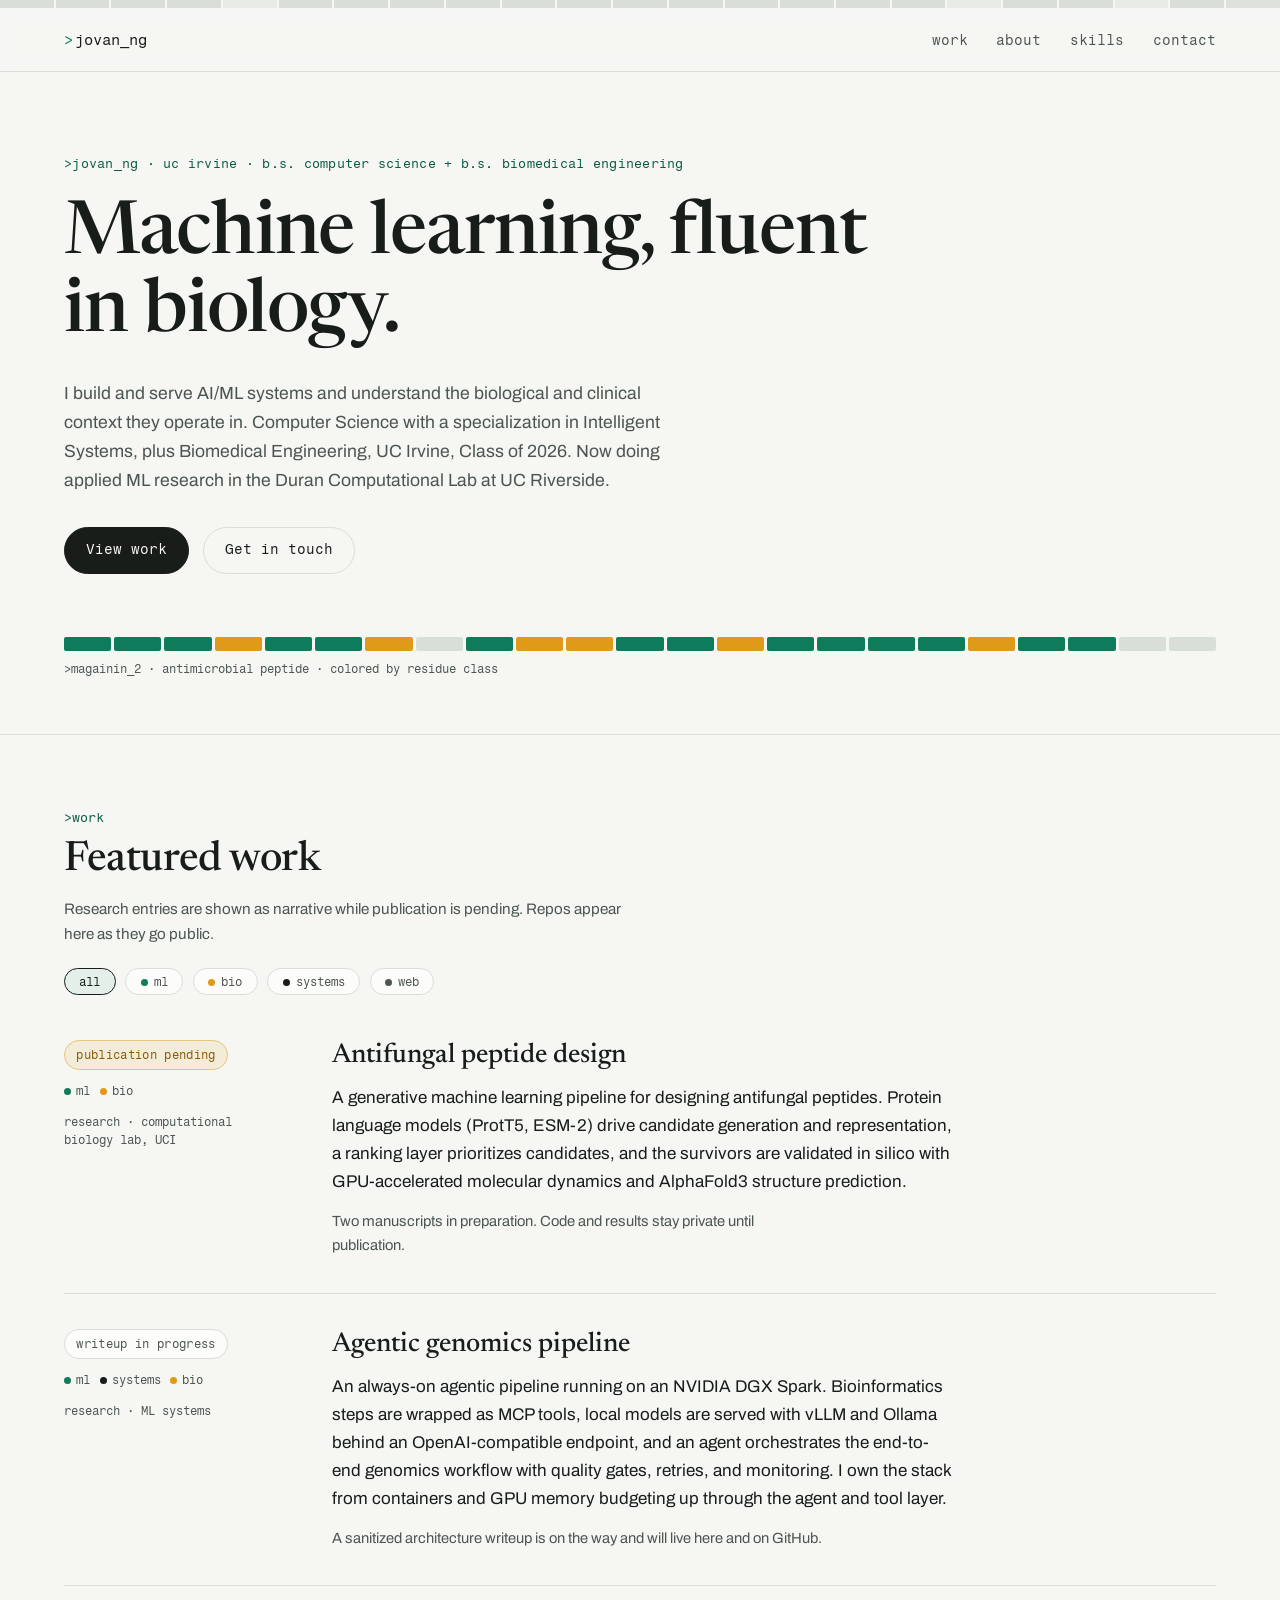
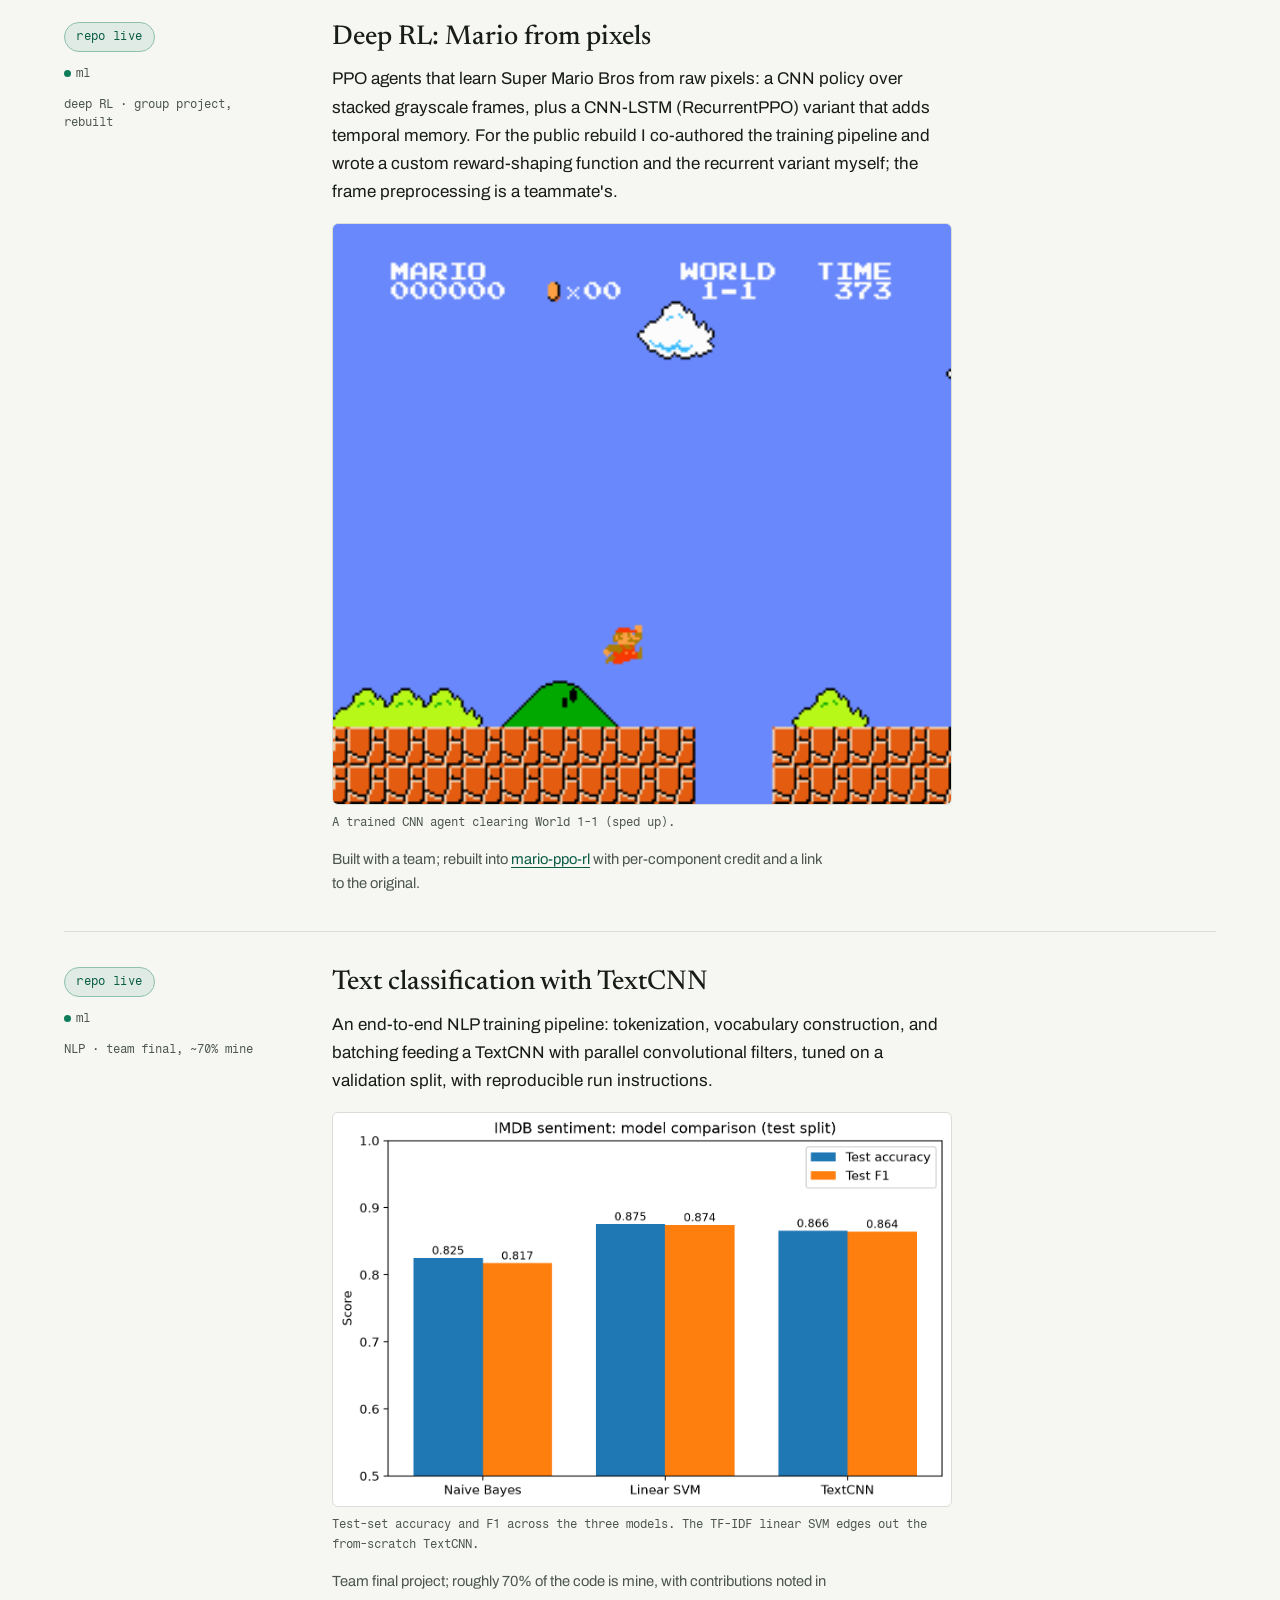
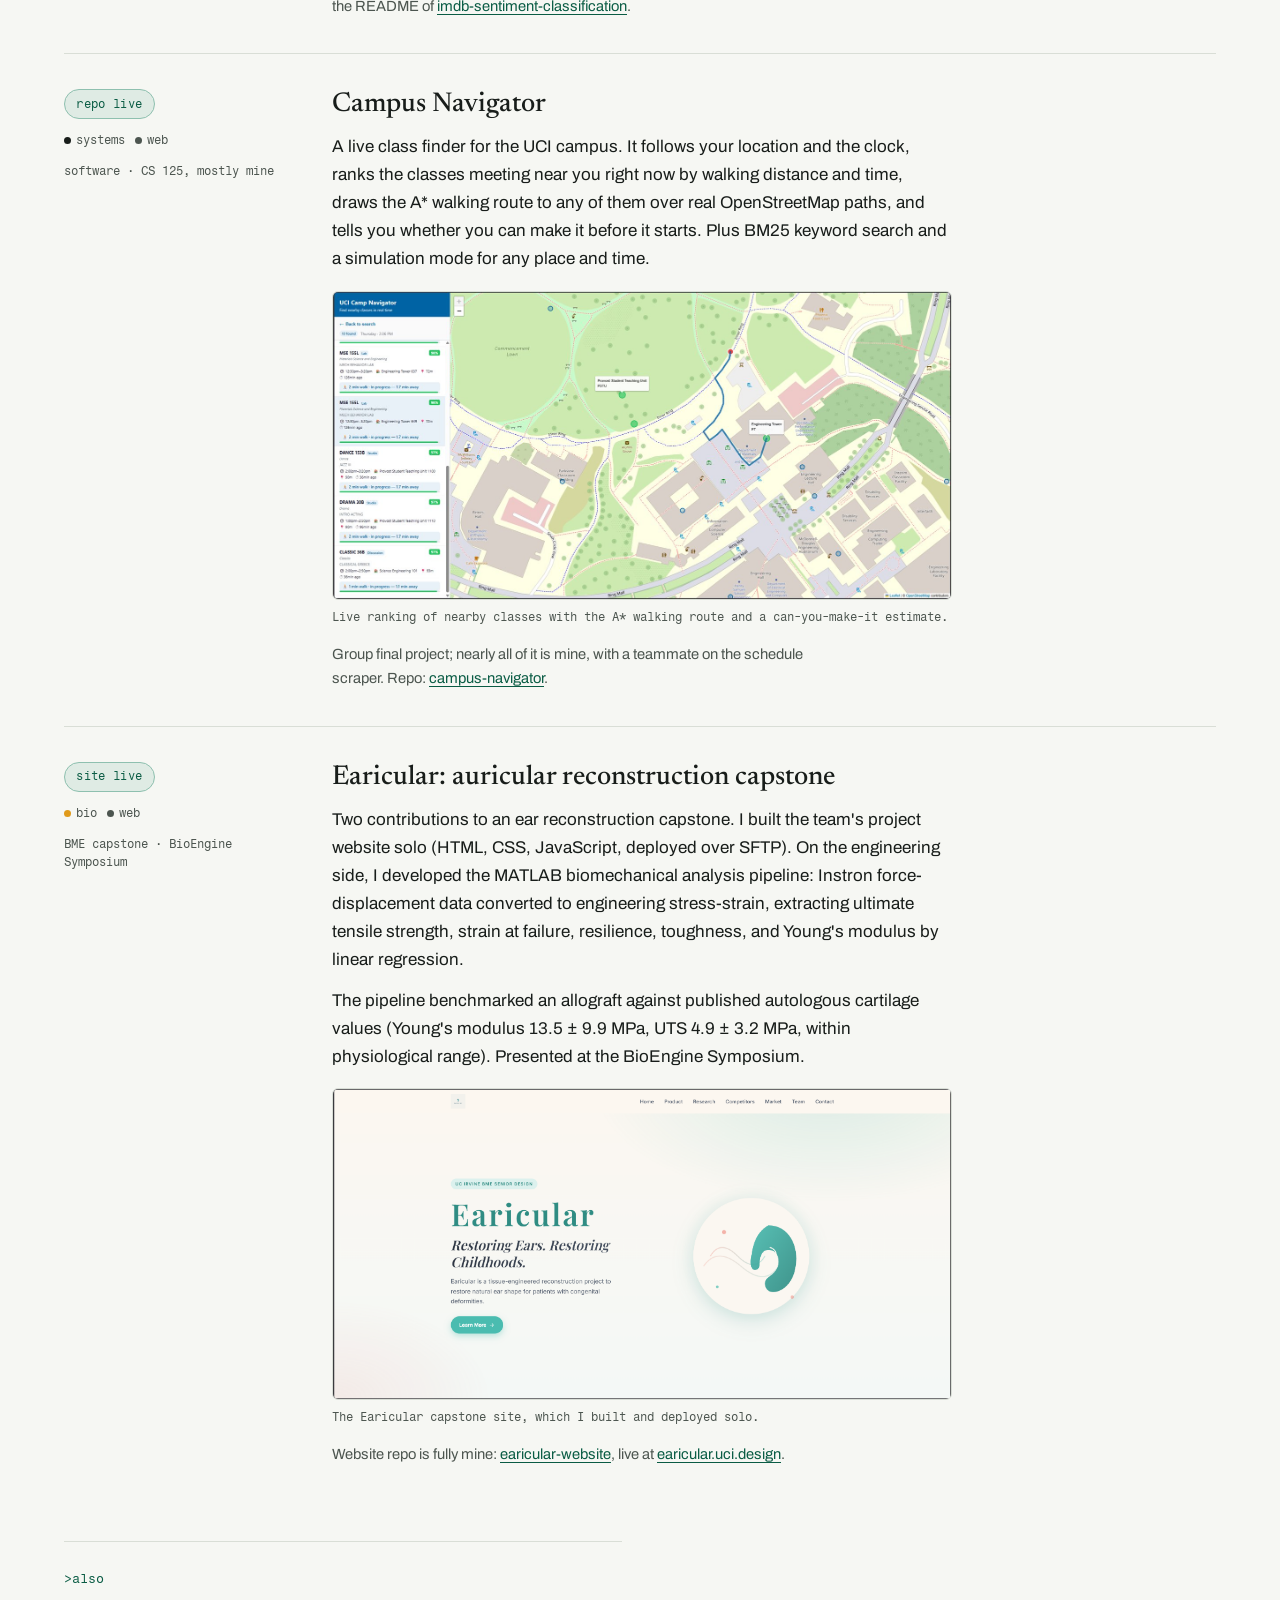
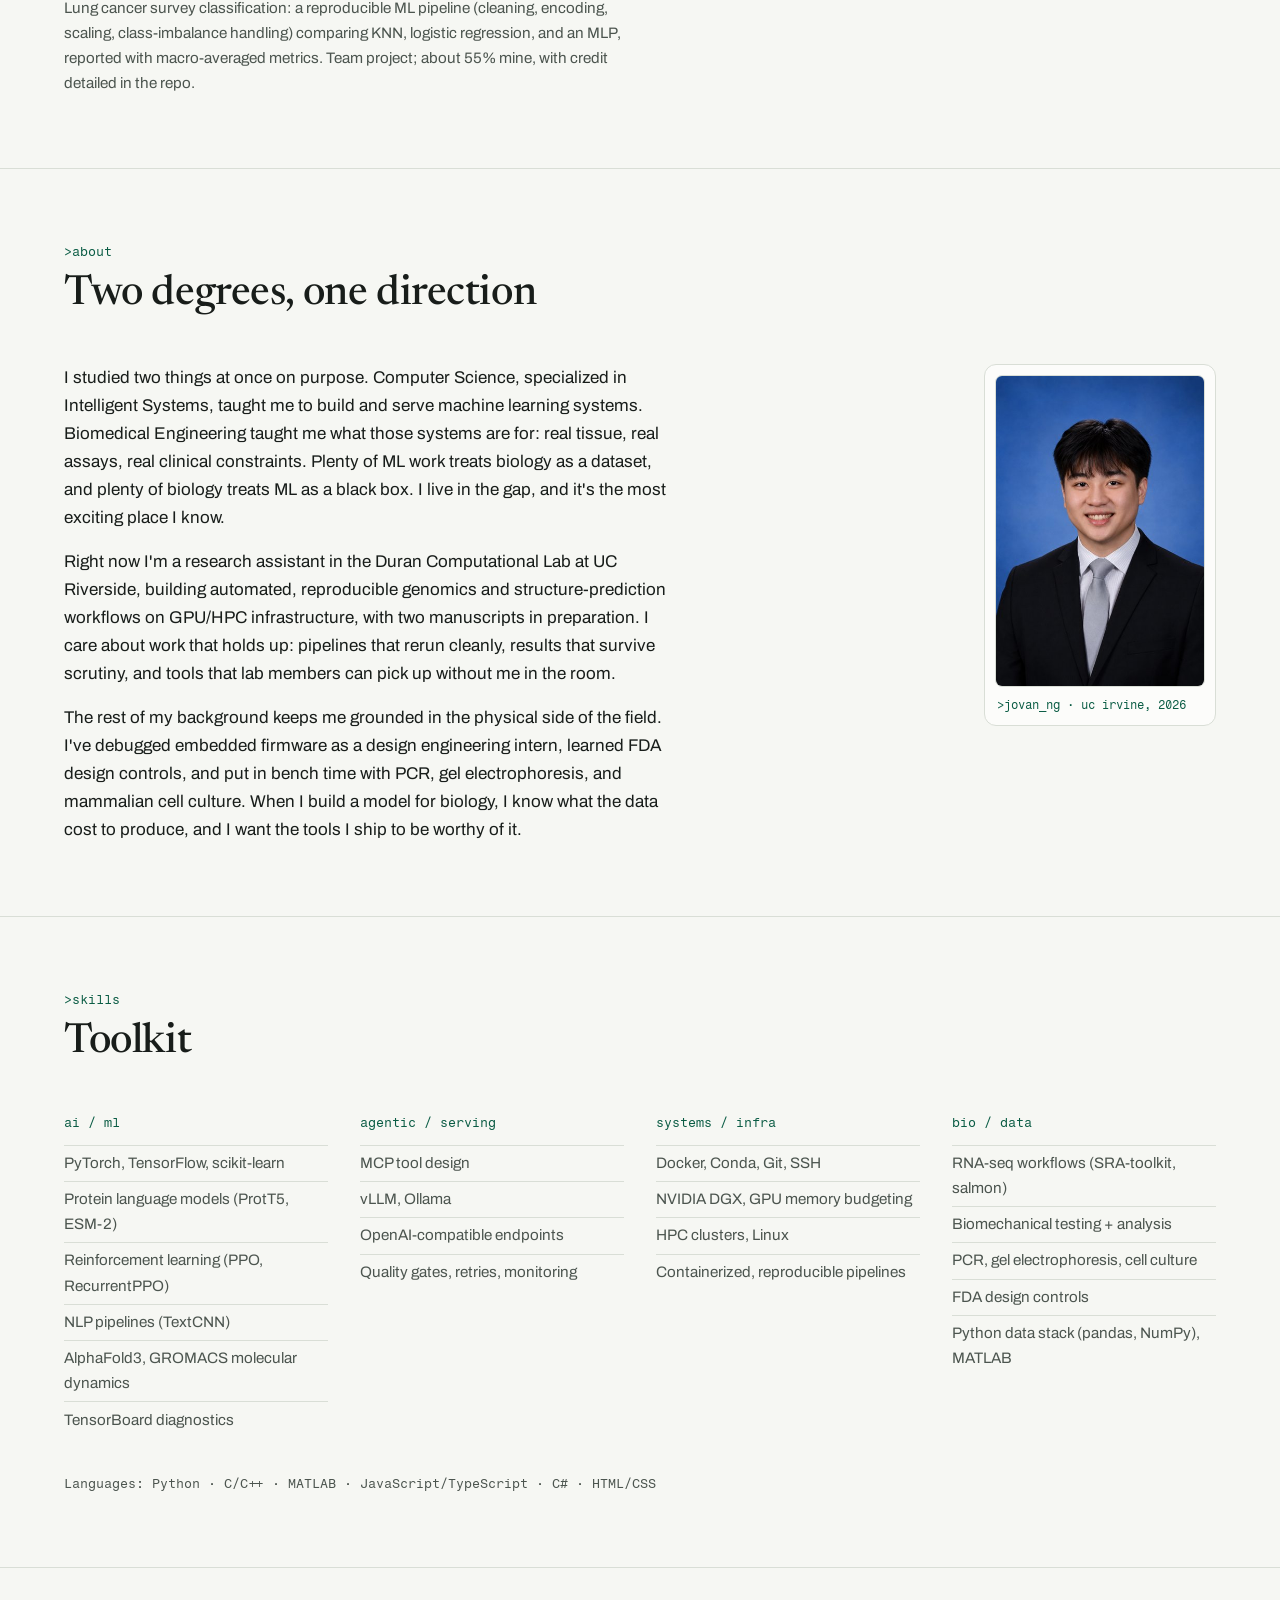
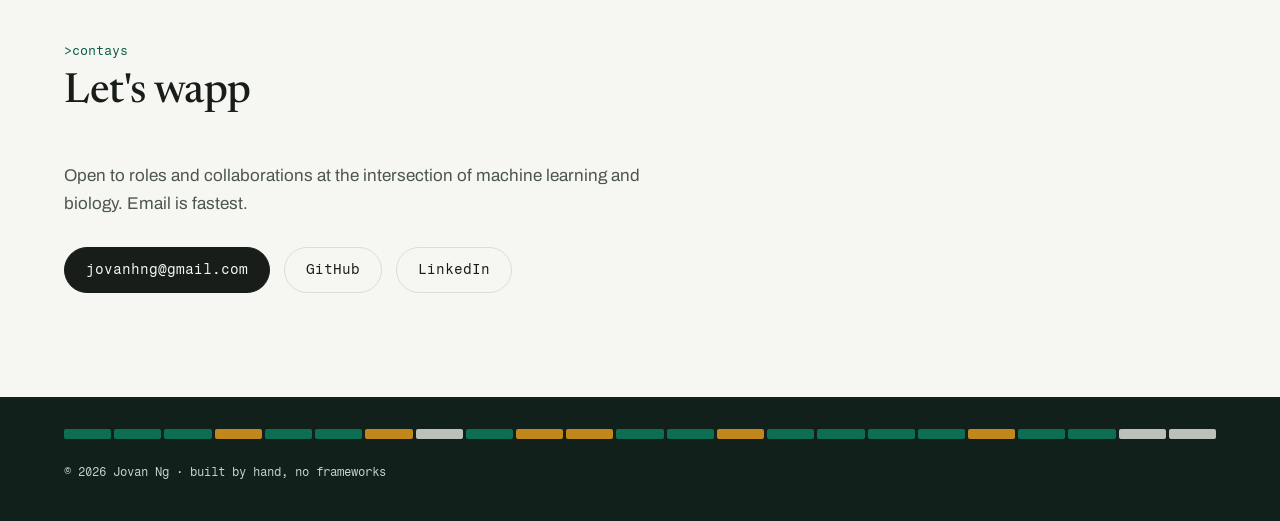
==== commit d31f7384: "Center layout to a shared max-width; reframe the About portrait Content was pinned left (blank right" ====
--- a/index.html
+++ b/index.html
@@ -288,7 +288,10 @@
             to be worthy of it.
           </p>
         </div>
-        <img src="assets/jovan-graduation.jpg" alt="Jovan Ng" class="about-photo" width="180" height="180" loading="lazy">
+        <figure class="portrait">
+          <img src="assets/jovan-graduation.jpg" alt="Jovan Ng" width="400" height="596" loading="lazy">
+          <figcaption>&gt;jovan_ng · uc irvine, 2026</figcaption>
+        </figure>
       </div>
     </section>
 
--- a/css/style.css
+++ b/css/style.css
@@ -22,6 +22,11 @@
 
   --measure: 62ch;
   --gutter: clamp(1.25rem, 5vw, 4rem);
+  --maxw: 74rem;
+  /* Centers content to --maxw while full-width elements keep edge-to-edge
+     backgrounds/rules. Grows the side padding once the viewport exceeds the
+     band, so content never pins to the left on wide desktops. */
+  --edge: max(var(--gutter), calc((100% - var(--maxw)) / 2));
 }
 
 * {
@@ -92,7 +97,7 @@
   justify-content: space-between;
   gap: 1rem;
   flex-wrap: wrap;
-  padding: 1.1rem var(--gutter);
+  padding: 1.1rem var(--edge);
   border-bottom: 1px solid var(--line);
   position: sticky;
   top: 8px;
@@ -136,8 +141,7 @@
 /* ---------------- hero ---------------- */
 
 .hero {
-  padding: clamp(3.5rem, 9vh, 6.5rem) var(--gutter) clamp(2.5rem, 6vh, 4rem);
-  max-width: 72rem;
+  padding: clamp(3.5rem, 9vh, 6.5rem) var(--edge) clamp(2.5rem, 6vh, 4rem);
 }
 
 .kicker {
@@ -252,9 +256,8 @@
 /* ---------------- sections ---------------- */
 
 .section {
-  padding: clamp(3rem, 8vh, 5.5rem) var(--gutter);
+  padding: clamp(3rem, 8vh, 5.5rem) var(--edge);
   border-top: 1px solid var(--line);
-  max-width: 72rem;
 }
 
 .section-head {
@@ -456,12 +459,30 @@
   margin-top: 1rem;
 }
 
-.about-photo {
-  border-radius: 8px;
-  width: 180px;
-  height: 180px;
-  object-fit: cover;
+.portrait {
+  margin: 0;
+  width: 232px;
+  flex-shrink: 0;
+  background: var(--card);
   border: 1px solid var(--line);
+  border-radius: 12px;
+  padding: 10px;
+}
+
+.portrait img {
+  display: block;
+  width: 100%;
+  height: auto;
+  border-radius: 7px;
+  border: 1px solid var(--line);
+}
+
+.portrait figcaption {
+  font-family: var(--font-mono);
+  font-size: 0.72rem;
+  color: var(--green-text);
+  margin-top: 9px;
+  padding-left: 2px;
 }
 
 /* ---------------- skills ---------------- */
@@ -518,7 +539,7 @@
 .site-footer {
   background: var(--footer-bg);
   color: #C8D2CC;
-  padding: 2rem var(--gutter) 2.4rem;
+  padding: 2rem var(--edge) 2.4rem;
   margin-top: 2rem;
 }
 
@@ -565,7 +586,7 @@
     grid-template-columns: 1fr;
   }
 
-  .about-photo {
+  .portrait {
     order: -1;
   }
 }
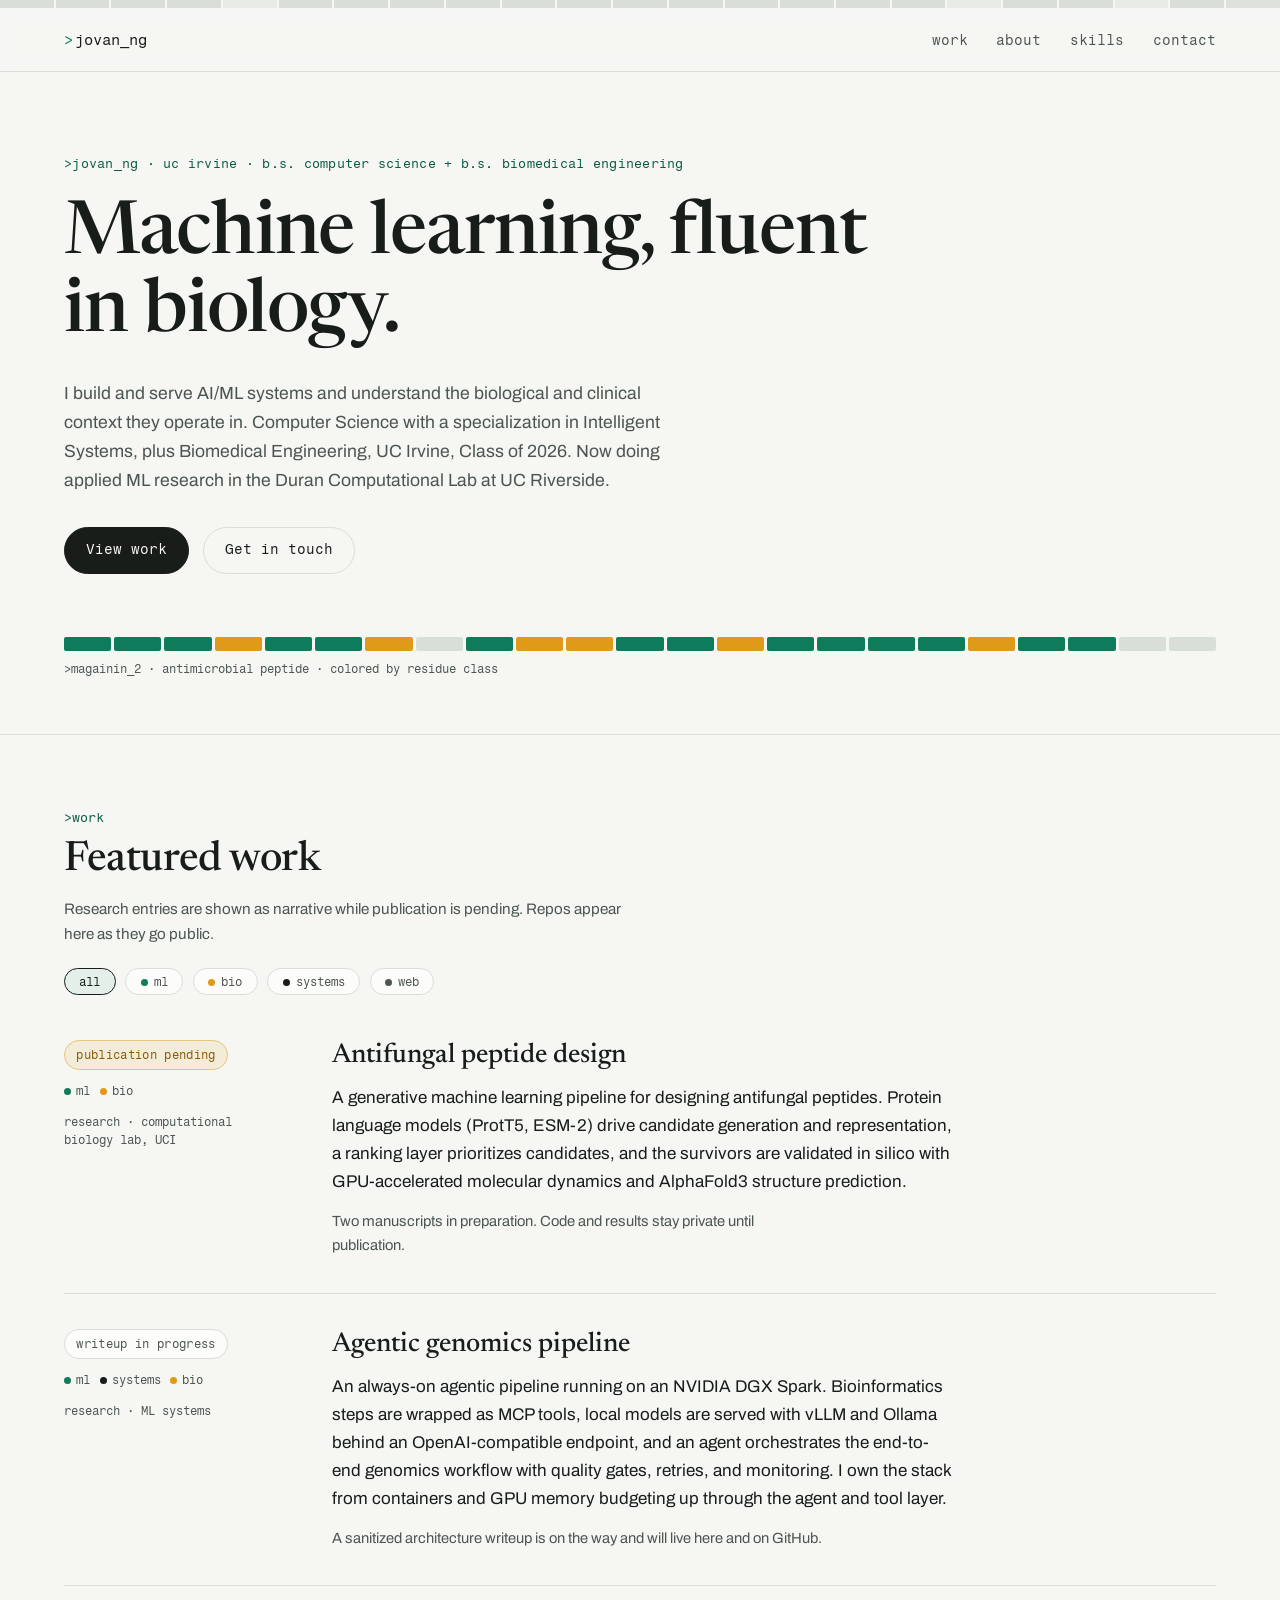
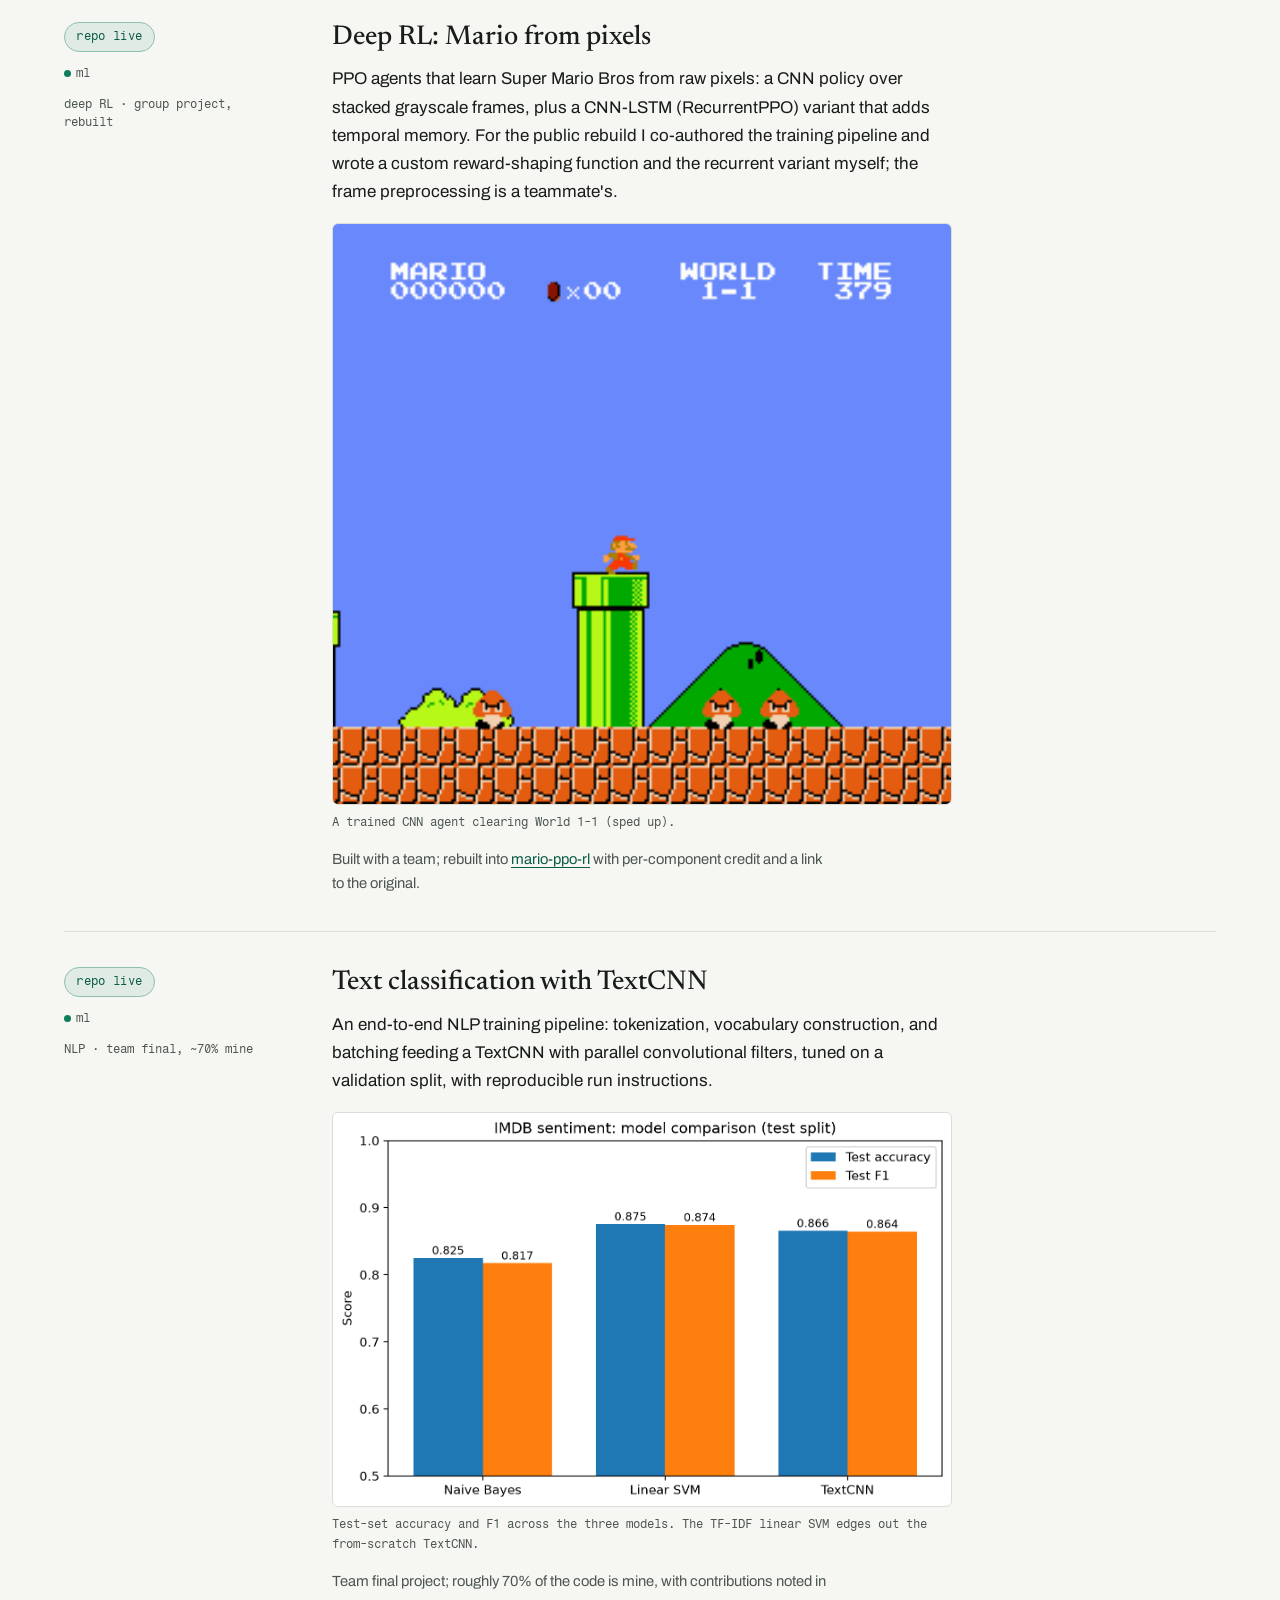
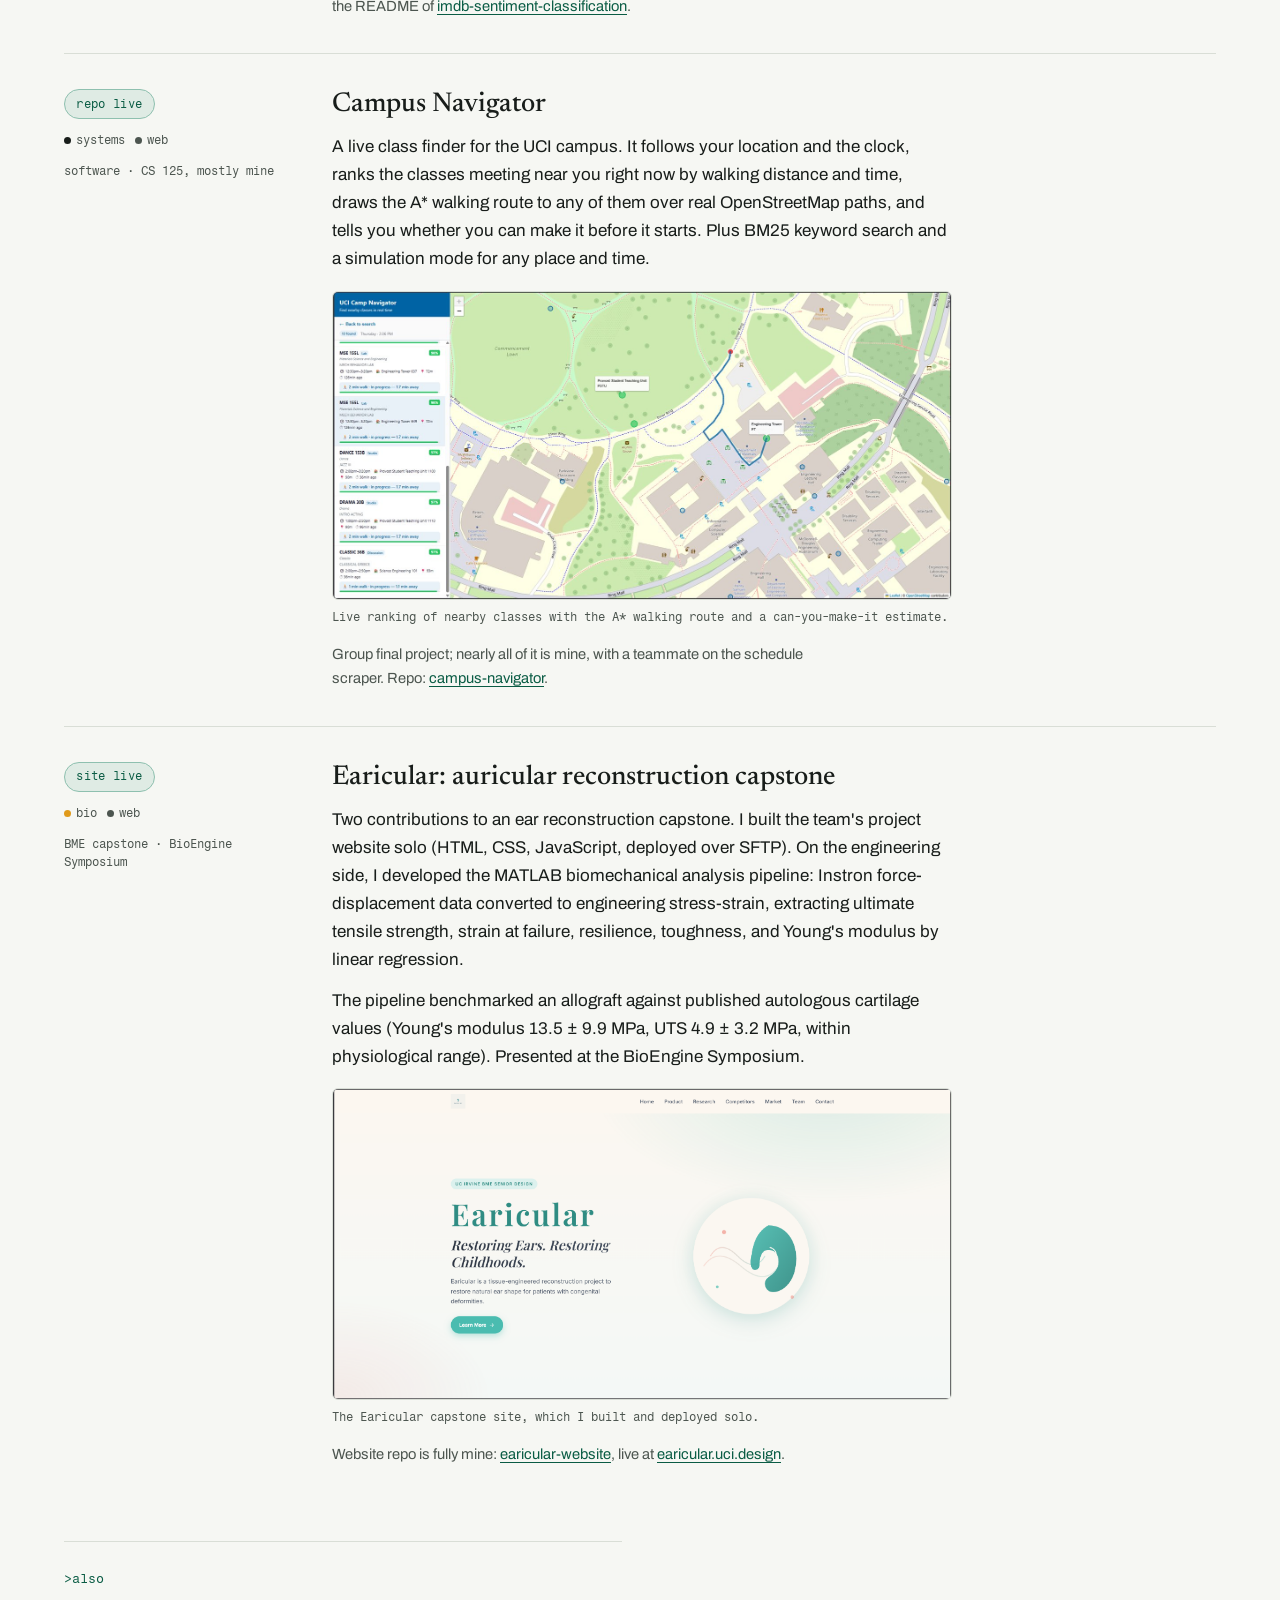
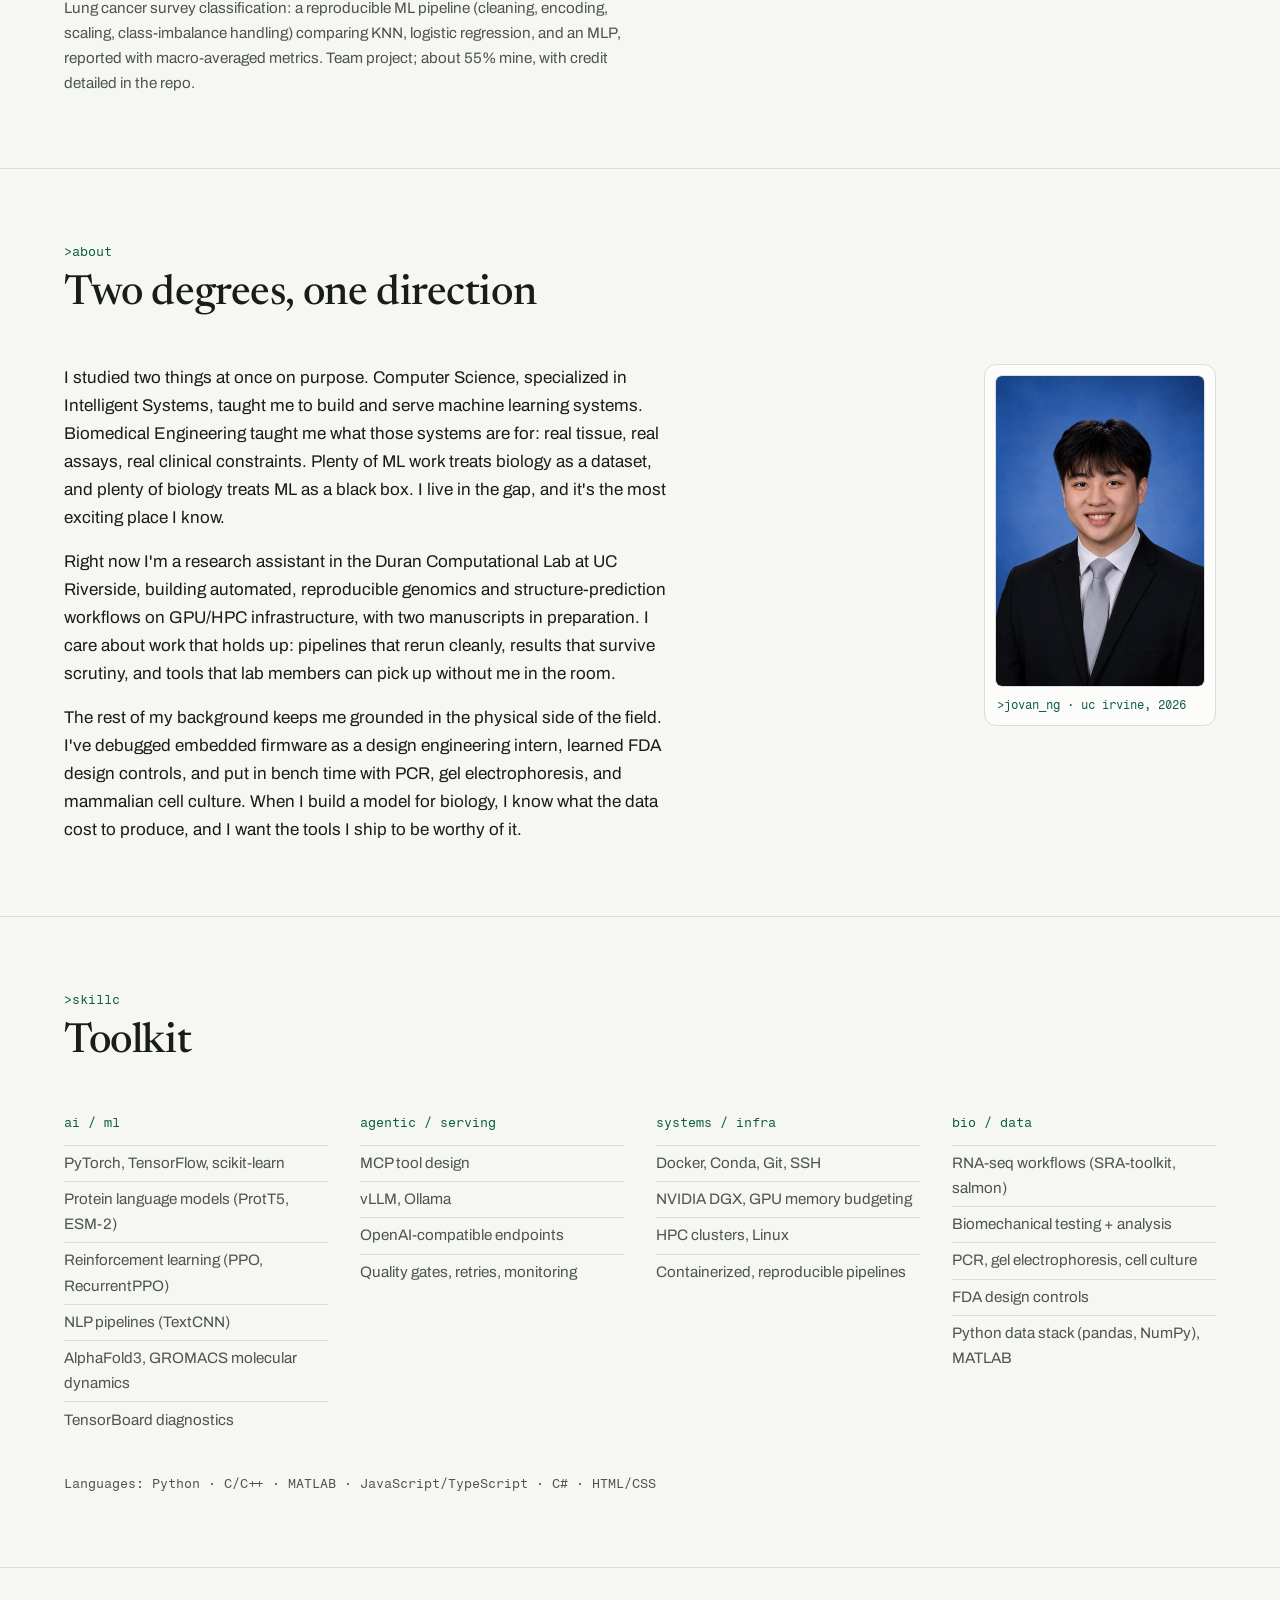
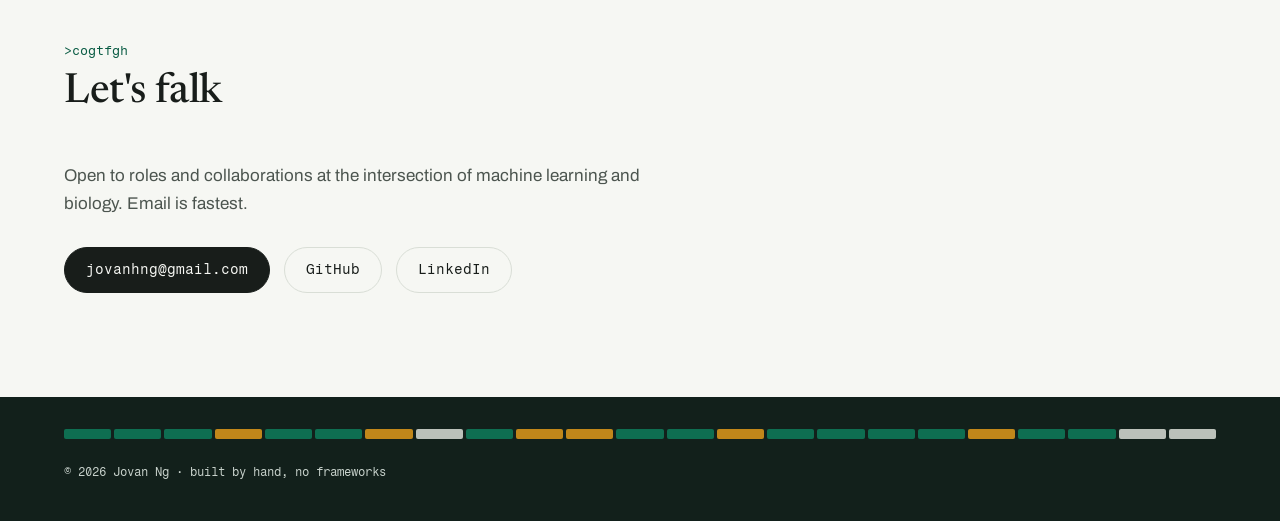
==== commit 4db79bc3: "Add Open Graph preview card, meta tags, and MIT license" ====
--- a/index.html
+++ b/index.html
@@ -8,6 +8,18 @@
   <meta name="viewport" content="width=device-width, initial-scale=1.0">
   <meta name="theme-color" content="#F6F7F3">
   <title>Jovan Ng · ML for living systems</title>
+  <link rel="canonical" href="https://acetaminophen325.github.io/portfolio/">
+  <meta property="og:type" content="website">
+  <meta property="og:url" content="https://acetaminophen325.github.io/portfolio/">
+  <meta property="og:title" content="Jovan Ng · ML for living systems">
+  <meta property="og:description" content="I build and serve AI/ML systems and understand the biology they operate on. CS (Intelligent Systems) + Biomedical Engineering, UC Irvine.">
+  <meta property="og:image" content="https://acetaminophen325.github.io/portfolio/assets/og-image.png">
+  <meta property="og:image:width" content="1200">
+  <meta property="og:image:height" content="630">
+  <meta name="twitter:card" content="summary_large_image">
+  <meta name="twitter:title" content="Jovan Ng · ML for living systems">
+  <meta name="twitter:description" content="Machine learning, fluent in biology. CS (Intelligent Systems) + Biomedical Engineering, UC Irvine.">
+  <meta name="twitter:image" content="https://acetaminophen325.github.io/portfolio/assets/og-image.png">
   <link rel="icon" href="data:image/svg+xml,%3Csvg xmlns='http://www.w3.org/2000/svg' viewBox='0 0 32 32'%3E%3Crect width='32' height='32' rx='6' fill='%230E7C5B'/%3E%3Ctext x='16' y='22' font-family='monospace' font-size='18' fill='%23F6F7F3' text-anchor='middle'%3EJ%3C/text%3E%3C/svg%3E">
   <link rel="preconnect" href="https://fonts.googleapis.com">
   <link rel="preconnect" href="https://fonts.gstatic.com" crossorigin>
